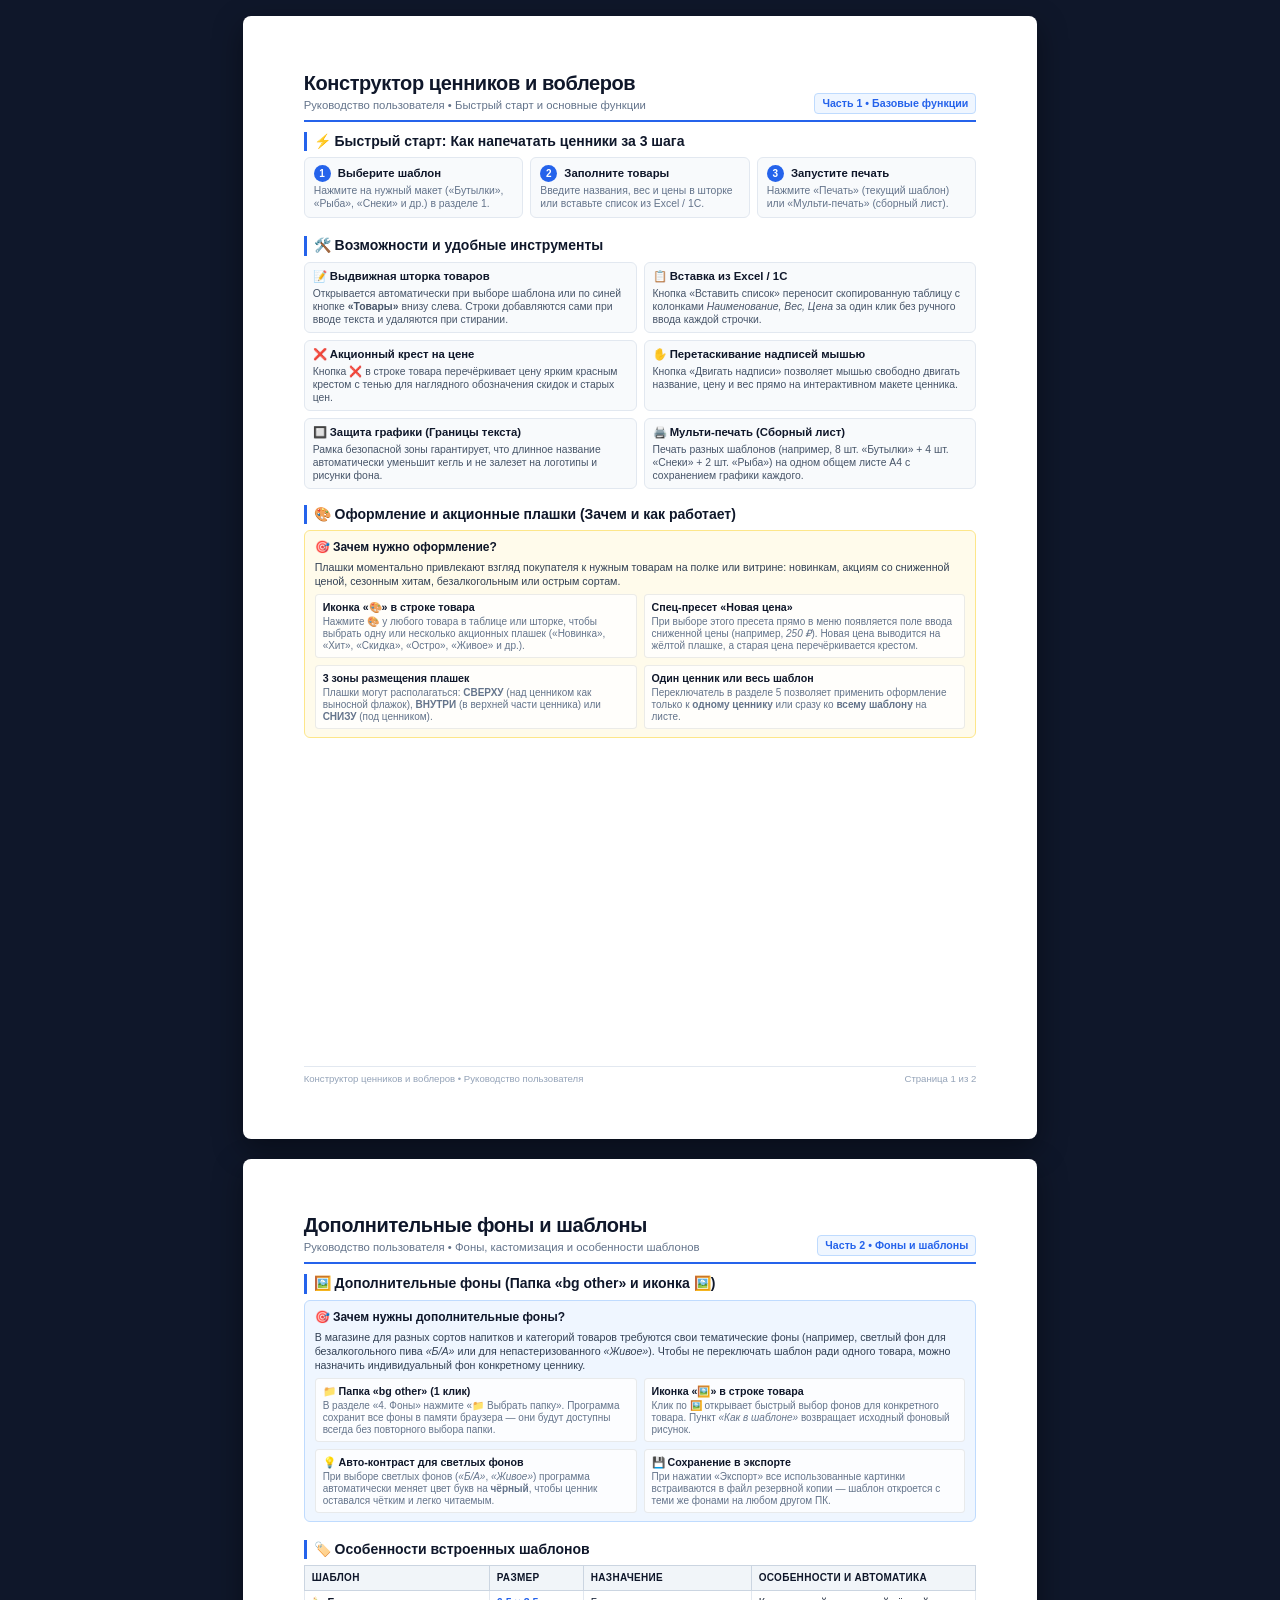
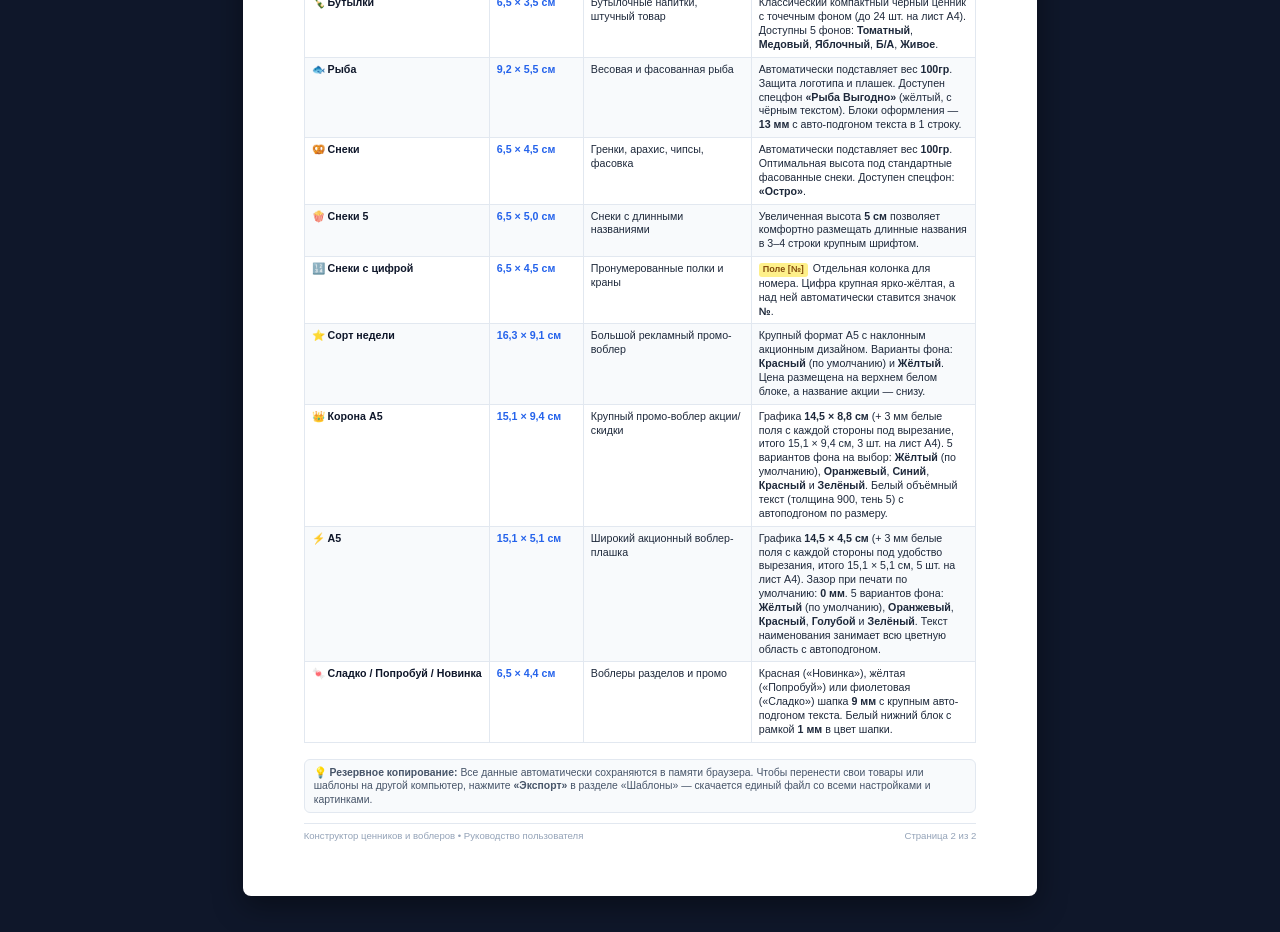
==== instruction.html @ 8a222fec "Add files via upload" ====
<!DOCTYPE html>
<html lang="ru">
<head>
  <meta charset="UTF-8">
  <title>Руководство пользователя — Конструктор ценников и воблеров</title>
  <style>
    @page {
      size: A4 portrait;
      margin: 12mm 12mm 12mm 12mm;
    }

    * {
      box-sizing: border-box;
      margin: 0;
      padding: 0;
    }

    body {
      font-family: -apple-system, BlinkMacSystemFont, 'Segoe UI', Roboto, Helvetica, Arial, sans-serif;
      color: #1e293b;
      background: #ffffff;
      line-height: 1.4;
      font-size: 8.8pt;
    }

    .page {
      page-break-after: always;
      display: flex;
      flex-direction: column;
      height: 100%;
    }

    .page:last-child {
      page-break-after: avoid;
    }

    @media screen {
      body {
        background: #0f172a;
        padding: 16px 12px;
      }

      .page {
        background: #ffffff;
        max-width: 210mm;
        margin: 0 auto 20px auto;
        padding: 14mm 16mm;
        box-shadow: 0 10px 30px rgba(0, 0, 0, 0.4);
        border-radius: 8px;
        min-height: 297mm;
        box-sizing: border-box;
      }
    }

    .header {
      border-bottom: 2px solid #2563eb;
      padding-bottom: 6px;
      margin-bottom: 10px;
      display: flex;
      justify-content: space-between;
      align-items: flex-end;
    }

    .header h1 {
      font-size: 15pt;
      font-weight: 800;
      color: #0f172a;
      letter-spacing: -0.4px;
    }

    .header .doc-badge {
      font-size: 8pt;
      font-weight: 700;
      color: #2563eb;
      background: #eff6ff;
      padding: 2px 7px;
      border-radius: 4px;
      border: 1px solid #bfdbfe;
    }

    .section {
      margin-bottom: 10px;
    }

    .section-title {
      font-size: 10.5pt;
      font-weight: 700;
      color: #0f172a;
      border-left: 3.5px solid #2563eb;
      padding-left: 7px;
      margin-bottom: 6px;
      display: flex;
      align-items: center;
      gap: 5px;
    }

    .steps-grid {
      display: grid;
      grid-template-columns: repeat(3, 1fr);
      gap: 7px;
      margin-bottom: 8px;
    }

    .step-card {
      background: #f8fafc;
      border: 1px solid #e2e8f0;
      border-radius: 6px;
      padding: 7px 9px;
    }

    .step-num {
      display: inline-block;
      width: 17px;
      height: 17px;
      background: #2563eb;
      color: #fff;
      border-radius: 50%;
      text-align: center;
      line-height: 17px;
      font-size: 7.5pt;
      font-weight: 700;
      margin-right: 4px;
    }

    .step-title {
      font-weight: 700;
      color: #0f172a;
      font-size: 8.5pt;
      margin-bottom: 2px;
    }

    .step-desc {
      font-size: 7.8pt;
      color: #64748b;
      line-height: 1.25;
    }

    .features-list {
      display: grid;
      grid-template-columns: 1fr 1fr;
      gap: 7px;
      margin-bottom: 6px;
    }

    .feature-item {
      background: #f8fafc;
      border: 1px solid #e2e8f0;
      border-radius: 6px;
      padding: 6px 8px;
    }

    .feature-item strong {
      color: #0f172a;
      font-size: 8.5pt;
      display: block;
      margin-bottom: 2px;
    }

    .feature-item p {
      font-size: 7.8pt;
      color: #475569;
      line-height: 1.25;
    }

    /* Фоновые и Декор карточки */
    .highlight-box {
      background: #faf5ff;
      border: 1px solid #e9d5ff;
      border-radius: 6px;
      padding: 8px 10px;
      margin-bottom: 8px;
    }

    .highlight-box.blue {
      background: #eff6ff;
      border-color: #bfdbfe;
    }

    .highlight-box.amber {
      background: #fffbeb;
      border-color: #fde68a;
    }

    .hl-title {
      font-weight: 700;
      font-size: 9pt;
      color: #0f172a;
      margin-bottom: 4px;
      display: flex;
      align-items: center;
      gap: 5px;
    }

    .hl-content {
      font-size: 8pt;
      color: #334155;
      line-height: 1.35;
    }

    .hl-grid {
      display: grid;
      grid-template-columns: 1fr 1fr;
      gap: 7px;
      margin-top: 5px;
    }

    .hl-subcard {
      background: rgba(255, 255, 255, 0.8);
      border: 1px solid rgba(0, 0, 0, 0.08);
      border-radius: 4px;
      padding: 5px 7px;
    }

    .hl-subcard strong {
      font-size: 8pt;
      color: #0f172a;
      display: block;
      margin-bottom: 1px;
    }

    .hl-subcard p {
      font-size: 7.5pt;
      color: #64748b;
      line-height: 1.2;
    }

    table.template-table {
      width: 100%;
      border-collapse: collapse;
      margin-top: 4px;
      font-size: 8pt;
    }

    table.template-table th {
      background: #f1f5f9;
      color: #0f172a;
      font-weight: 700;
      text-align: left;
      padding: 5px 7px;
      border: 1px solid #cbd5e1;
      font-size: 7.5pt;
      text-transform: uppercase;
      letter-spacing: 0.3px;
    }

    table.template-table td {
      padding: 5px 7px;
      border: 1px solid #e2e8f0;
      vertical-align: top;
      line-height: 1.3;
    }

    table.template-table tr:nth-child(even) {
      background: #f8fafc;
    }

    .tpl-name {
      font-weight: 700;
      color: #0f172a;
      white-space: nowrap;
    }

    .tpl-size {
      font-weight: 700;
      color: #2563eb;
      white-space: nowrap;
    }

    .tag-badge {
      display: inline-block;
      font-size: 6.8pt;
      font-weight: 700;
      background: #e2e8f0;
      color: #334155;
      padding: 1px 4px;
      border-radius: 3px;
      margin-right: 2px;
    }

    .tag-accent {
      background: #fef08a;
      color: #854d0e;
    }

    .footer {
      border-top: 1px solid #e2e8f0;
      padding-top: 5px;
      margin-top: auto;
      display: flex;
      justify-content: space-between;
      font-size: 7.2pt;
      color: #94a3b8;
    }
  </style>
</head>
<body>

  <!-- ================= СТРАНИЦА 1 ================= -->
  <div class="page">
    <!-- Шапка -->
    <div class="header">
      <div>
        <h1>Конструктор ценников и воблеров</h1>
        <p style="font-size: 8.5pt; color: #64748b; margin-top: 1px;">Руководство пользователя • Быстрый старт и основные функции</p>
      </div>
      <div class="doc-badge">Часть 1 • Базовые функции</div>
    </div>

    <!-- Быстрый старт -->
    <div class="section">
      <div class="section-title">⚡ Быстрый старт: Как напечатать ценники за 3 шага</div>
      <div class="steps-grid">
        <div class="step-card">
          <div class="step-title"><span class="step-num">1</span> Выберите шаблон</div>
          <div class="step-desc">Нажмите на нужный макет («Бутылки», «Рыба», «Снеки» и др.) в разделе 1.</div>
        </div>
        <div class="step-card">
          <div class="step-title"><span class="step-num">2</span> Заполните товары</div>
          <div class="step-desc">Введите названия, вес и цены в шторке или вставьте список из Excel / 1С.</div>
        </div>
        <div class="step-card">
          <div class="step-title"><span class="step-num">3</span> Запустите печать</div>
          <div class="step-desc">Нажмите «Печать» (текущий шаблон) или «Мульти-печать» (сборный лист).</div>
        </div>
      </div>
    </div>

    <!-- Основные инструменты -->
    <div class="section">
      <div class="section-title">🛠️ Возможности и удобные инструменты</div>
      <div class="features-list">
        <div class="feature-item">
          <strong>📝 Выдвижная шторка товаров</strong>
          <p>Открывается автоматически при выборе шаблона или по синей кнопке <b>«Товары»</b> внизу слева. Строки добавляются сами при вводе текста и удаляются при стирании.</p>
        </div>
        <div class="feature-item">
          <strong>📋 Вставка из Excel / 1С</strong>
          <p>Кнопка «Вставить список» переносит скопированную таблицу с колонками <i>Наименование, Вес, Цена</i> за один клик без ручного ввода каждой строчки.</p>
        </div>
        <div class="feature-item">
          <strong>❌ Акционный крест на цене</strong>
          <p>Кнопка <b>❌</b> в строке товара перечёркивает цену ярким красным крестом с тенью для наглядного обозначения скидок и старых цен.</p>
        </div>
        <div class="feature-item">
          <strong>✋ Перетаскивание надписей мышью</strong>
          <p>Кнопка «Двигать надписи» позволяет мышью свободно двигать название, цену и вес прямо на интерактивном макете ценника.</p>
        </div>
        <div class="feature-item">
          <strong>🔲 Защита графики (Границы текста)</strong>
          <p>Рамка безопасной зоны гарантирует, что длинное название автоматически уменьшит кегль и не залезет на логотипы и рисунки фона.</p>
        </div>
        <div class="feature-item">
          <strong>🖨️ Мульти-печать (Сборный лист)</strong>
          <p>Печать разных шаблонов (например, 8 шт. «Бутылки» + 4 шт. «Снеки» + 2 шт. «Рыба») на одном общем листе А4 с сохранением графики каждого.</p>
        </div>
      </div>
    </div>

    <!-- Блок: Оформление и акционные плашки -->
    <div class="section">
      <div class="section-title">🎨 Оформление и акционные плашки (Зачем и как работает)</div>
      <div class="highlight-box amber">
        <div class="hl-title">🎯 Зачем нужно оформление?</div>
        <div class="hl-content">
          Плашки моментально привлекают взгляд покупателя к нужным товарам на полке или витрине: новинкам, акциям со сниженной ценой, сезонным хитам, безалкогольным или острым сортам.
        </div>
        <div class="hl-grid">
          <div class="hl-subcard">
            <strong>Иконка «🎨» в строке товара</strong>
            <p>Нажмите <b>🎨</b> у любого товара в таблице или шторке, чтобы выбрать одну или несколько акционных плашек («Новинка», «Хит», «Скидка», «Остро», «Живое» и др.).</p>
          </div>
          <div class="hl-subcard">
            <strong>Спец-пресет «Новая цена»</strong>
            <p>При выборе этого пресета прямо в меню появляется поле ввода сниженной цены (например, <i>250 ₽</i>). Новая цена выводится на жёлтой плашке, а старая цена перечёркивается крестом.</p>
          </div>
          <div class="hl-subcard">
            <strong>3 зоны размещения плашек</strong>
            <p>Плашки могут располагаться: <b>СВЕРХУ</b> (над ценником как выносной флажок), <b>ВНУТРИ</b> (в верхней части ценника) или <b>СНИЗУ</b> (под ценником).</p>
          </div>
          <div class="hl-subcard">
            <strong>Один ценник или весь шаблон</strong>
            <p>Переключатель в разделе 5 позволяет применить оформление только к <b>одному ценнику</b> или сразу ко <b>всему шаблону</b> на листе.</p>
          </div>
        </div>
      </div>
    </div>

    <div class="footer">
      <span>Конструктор ценников и воблеров • Руководство пользователя</span>
      <span>Страница 1 из 2</span>
    </div>
  </div>

  <!-- ================= СТРАНИЦА 2 ================= -->
  <div class="page">
    <!-- Шапка -->
    <div class="header">
      <div>
        <h1>Дополнительные фоны и шаблоны</h1>
        <p style="font-size: 8.5pt; color: #64748b; margin-top: 1px;">Руководство пользователя • Фоны, кастомизация и особенности шаблонов</p>
      </div>
      <div class="doc-badge">Часть 2 • Фоны и шаблоны</div>
    </div>

    <!-- Блок: Дополнительные фоны -->
    <div class="section">
      <div class="section-title">🖼️ Дополнительные фоны (Папка «bg other» и иконка 🖼️)</div>
      <div class="highlight-box blue">
        <div class="hl-title">🎯 Зачем нужны дополнительные фоны?</div>
        <div class="hl-content">
          В магазине для разных сортов напитков и категорий товаров требуются свои тематические фоны (например, светлый фон для безалкогольного пива <i>«Б/А»</i> или для непастеризованного <i>«Живое»</i>). Чтобы не переключать шаблон ради одного товара, можно назначить индивидуальный фон конкретному ценнику.
        </div>
        <div class="hl-grid">
          <div class="hl-subcard">
            <strong>📁 Папка «bg other» (1 клик)</strong>
            <p>В разделе «4. Фоны» нажмите «📁 Выбрать папку». Программа сохранит все фоны в памяти браузера — они будут доступны всегда без повторного выбора папки.</p>
          </div>
          <div class="hl-subcard">
            <strong>Иконка «🖼️» в строке товара</strong>
            <p>Клик по <b>🖼️</b> открывает быстрый выбор фонов для конкретного товара. Пункт <i>«Как в шаблоне»</i> возвращает исходный фоновый рисунок.</p>
          </div>
          <div class="hl-subcard">
            <strong>💡 Авто-контраст для светлых фонов</strong>
            <p>При выборе светлых фонов (<i>«Б/А»</i>, <i>«Живое»</i>) программа автоматически меняет цвет букв на <b>чёрный</b>, чтобы ценник оставался чётким и легко читаемым.</p>
          </div>
          <div class="hl-subcard">
            <strong>💾 Сохранение в экспорте</strong>
            <p>При нажатии «Экспорт» все использованные картинки встраиваются в файл резервной копии — шаблон откроется с теми же фонами на любом другом ПК.</p>
          </div>
        </div>
      </div>
    </div>

    <!-- Шаблоны и их особенности -->
    <div class="section">
      <div class="section-title">🏷️ Особенности встроенных шаблонов</div>
      <table class="template-table">
        <thead>
          <tr>
            <th style="width: 21%;">Шаблон</th>
            <th style="width: 14%;">Размер</th>
            <th style="width: 25%;">Назначение</th>
            <th>Особенности и автоматика</th>
          </tr>
        </thead>
        <tbody>
          <tr>
            <td class="tpl-name">🍾 Бутылки</td>
            <td class="tpl-size">6,5 × 3,5 см</td>
            <td>Бутылочные напитки, штучный товар</td>
            <td>Классический компактный чёрный ценник с точечным фоном (до 24 шт. на лист А4). Доступны 5 фонов: <b>Томатный</b>, <b>Медовый</b>, <b>Яблочный</b>, <b>Б/А</b>, <b>Живое</b>.</td>
          </tr>
          <tr>
            <td class="tpl-name">🐟 Рыба</td>
            <td class="tpl-size">9,2 × 5,5 см</td>
            <td>Весовая и фасованная рыба</td>
            <td>Автоматически подставляет вес <b>100гр</b>. Защита логотипа и плашек. Доступен спецфон <b>«Рыба Выгодно»</b> (жёлтый, с чёрным текстом). Блоки оформления — <b>13 мм</b> с авто-подгоном текста в 1 строку.</td>
          </tr>
          <tr>
            <td class="tpl-name">🥨 Снеки</td>
            <td class="tpl-size">6,5 × 4,5 см</td>
            <td>Гренки, арахис, чипсы, фасовка</td>
            <td>Автоматически подставляет вес <b>100гр</b>. Оптимальная высота под стандартные фасованные снеки. Доступен спецфон: <b>«Остро»</b>.</td>
          </tr>
          <tr>
            <td class="tpl-name">🍿 Снеки 5</td>
            <td class="tpl-size">6,5 × 5,0 см</td>
            <td>Снеки с длинными названиями</td>
            <td>Увеличенная высота <b>5 см</b> позволяет комфортно размещать длинные названия в 3–4 строки крупным шрифтом.</td>
          </tr>
          <tr>
            <td class="tpl-name">🔢 Снеки с цифрой</td>
            <td class="tpl-size">6,5 × 4,5 см</td>
            <td>Пронумерованные полки и краны</td>
            <td><span class="tag-badge tag-accent">Поле [№]</span> Отдельная колонка для номера. Цифра крупная ярко-жёлтая, а над ней автоматически ставится значок <b>№</b>.</td>
          </tr>
          <tr>
            <td class="tpl-name">⭐ Сорт недели</td>
            <td class="tpl-size">16,3 × 9,1 см</td>
            <td>Большой рекламный промо-воблер</td>
            <td>Крупный формат А5 с наклонным акционным дизайном. Варианты фона: <b>Красный</b> (по умолчанию) и <b>Жёлтый</b>. Цена размещена на верхнем белом блоке, а название акции — снизу.</td>
          </tr>
          <tr>
            <td class="tpl-name">👑 Корона А5</td>
            <td class="tpl-size">15,1 × 9,4 см</td>
            <td>Крупный промо-воблер акции/скидки</td>
            <td>Графика <b>14,5 × 8,8 см</b> (+ 3 мм белые поля с каждой стороны под вырезание, итого 15,1 × 9,4 см, 3 шт. на лист А4). 5 вариантов фона на выбор: <b>Жёлтый</b> (по умолчанию), <b>Оранжевый</b>, <b>Синий</b>, <b>Красный</b> и <b>Зелёный</b>. Белый объёмный текст (толщина 900, тень 5) с автоподгоном по размеру.</td>
          </tr>
          <tr>
            <td class="tpl-name">⚡ А5</td>
            <td class="tpl-size">15,1 × 5,1 см</td>
            <td>Широкий акционный воблер-плашка</td>
            <td>Графика <b>14,5 × 4,5 см</b> (+ 3 мм белые поля с каждой стороны под удобство вырезания, итого 15,1 × 5,1 см, 5 шт. на лист А4). Зазор при печати по умолчанию: <b>0 мм</b>. 5 вариантов фона: <b>Жёлтый</b> (по умолчанию), <b>Оранжевый</b>, <b>Красный</b>, <b>Голубой</b> и <b>Зелёный</b>. Текст наименования занимает всю цветную область с автоподгоном.</td>
          </tr>
          <tr>
            <td class="tpl-name">🍬 Сладко / Попробуй / Новинка</td>
            <td class="tpl-size">6,5 × 4,4 см</td>
            <td>Воблеры разделов и промо</td>
            <td>Красная («Новинка»), жёлтая («Попробуй») или фиолетовая («Сладко») шапка <b>9 мм</b> с крупным авто-подгоном текста. Белый нижний блок с рамкой <b>1 мм</b> в цвет шапки.</td>
          </tr>
        </tbody>
      </table>
    </div>

    <!-- Рекомендации -->
    <div class="section" style="margin-top: 6px;">
      <div style="background: #f8fafc; border: 1px solid #e2e8f0; border-radius: 6px; padding: 6px 9px; font-size: 7.8pt; color: #475569; line-height: 1.3;">
        💡 <b>Резервное копирование:</b> Все данные автоматически сохраняются в памяти браузера. Чтобы перенести свои товары или шаблоны на другой компьютер, нажмите <b>«Экспорт»</b> в разделе «Шаблоны» — скачается единый файл со всеми настройками и картинками.
      </div>
    </div>

    <div class="footer">
      <span>Конструктор ценников и воблеров • Руководство пользователя</span>
      <span>Страница 2 из 2</span>
    </div>
  </div>

</body>
</html>
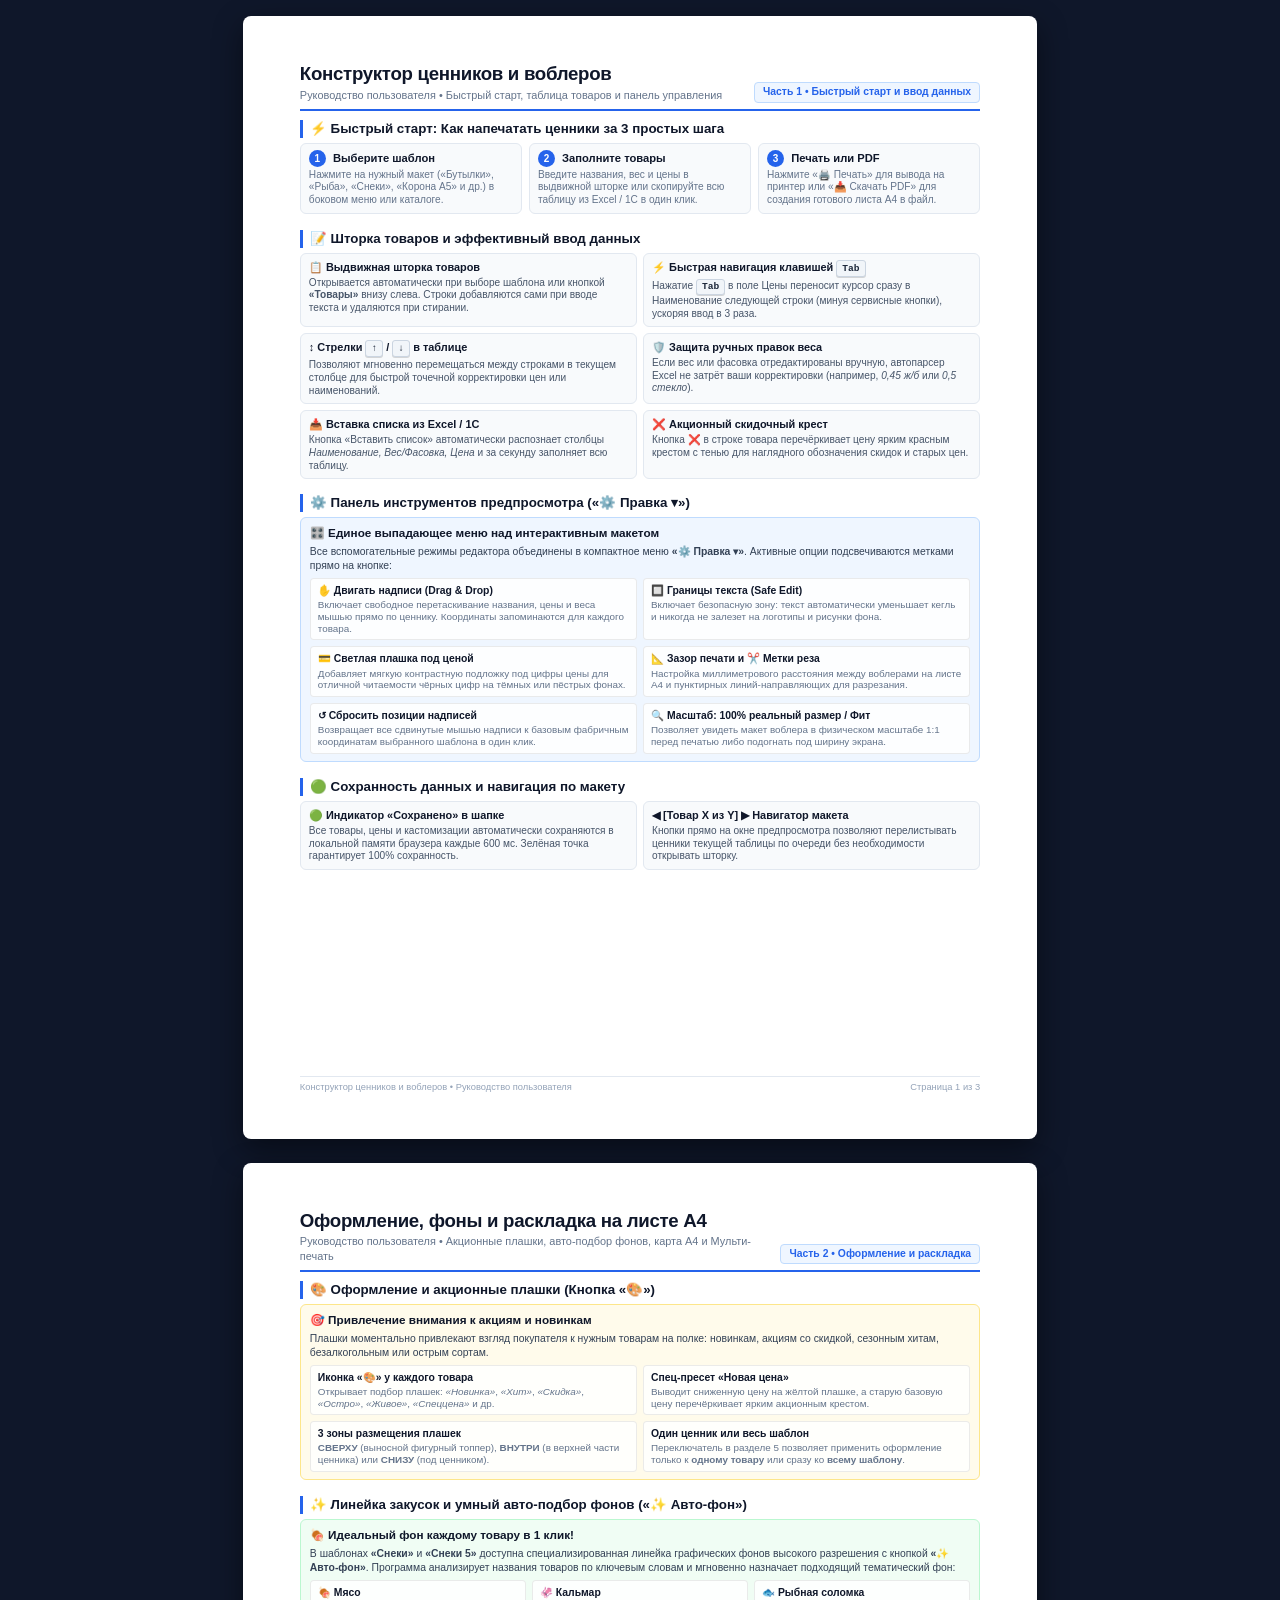
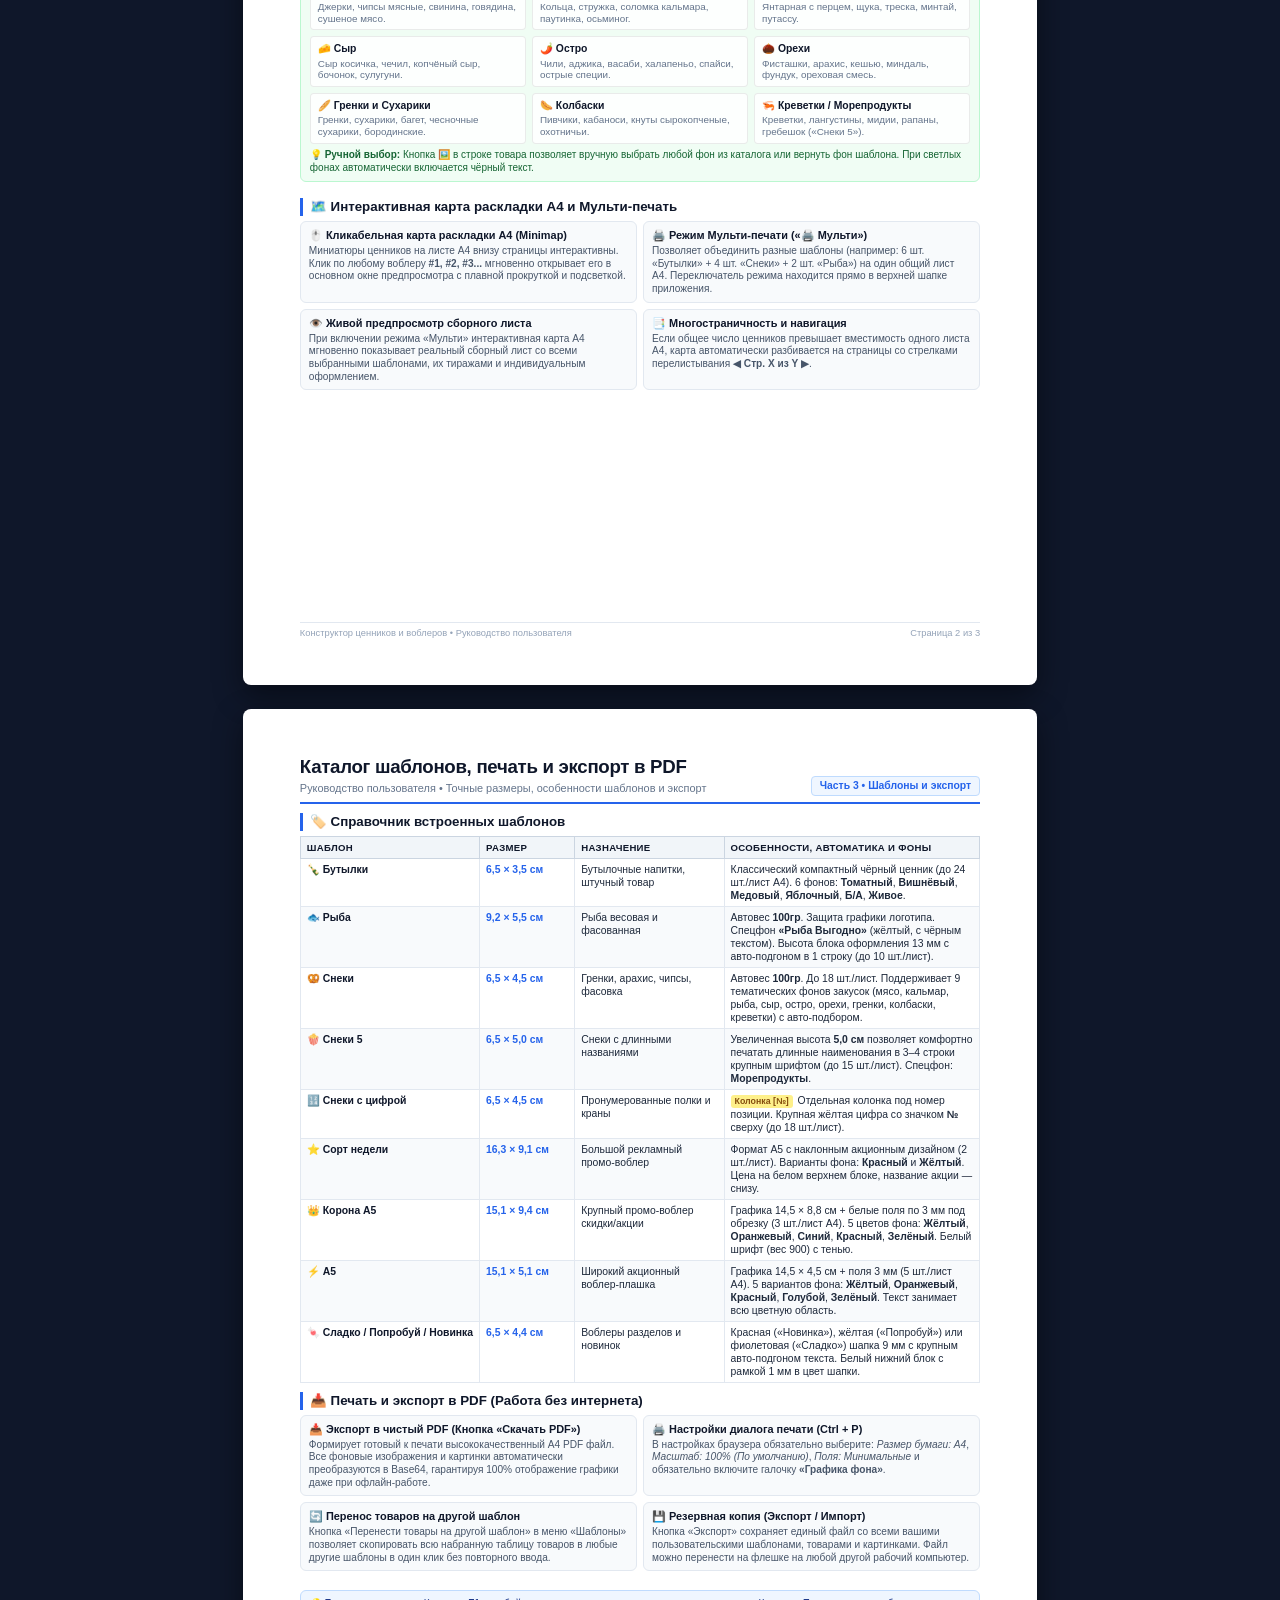
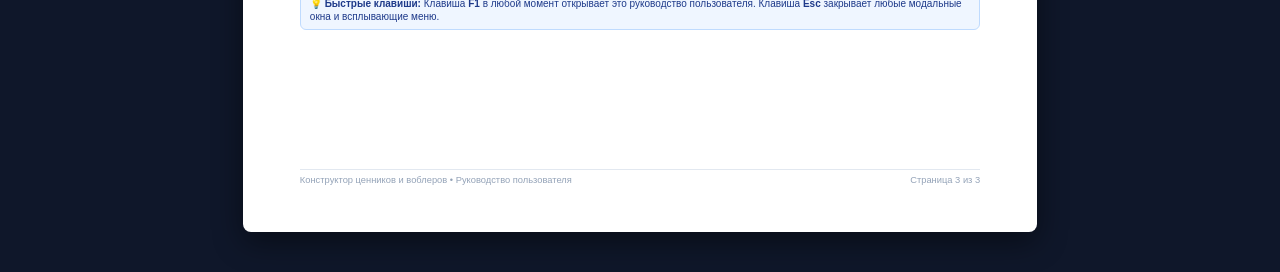
==== commit f29fa464: "Add files via upload" ====
--- a/instruction.html
+++ b/instruction.html
@@ -1,519 +1,694 @@
-<!DOCTYPE html>
-<html lang="ru">
-<head>
-  <meta charset="UTF-8">
-  <title>Руководство пользователя — Конструктор ценников и воблеров</title>
-  <style>
-    @page {
-      size: A4 portrait;
-      margin: 12mm 12mm 12mm 12mm;
-    }
-
-    * {
-      box-sizing: border-box;
-      margin: 0;
-      padding: 0;
-    }
-
-    body {
-      font-family: -apple-system, BlinkMacSystemFont, 'Segoe UI', Roboto, Helvetica, Arial, sans-serif;
-      color: #1e293b;
-      background: #ffffff;
-      line-height: 1.4;
-      font-size: 8.8pt;
-    }
-
-    .page {
-      page-break-after: always;
-      display: flex;
-      flex-direction: column;
-      height: 100%;
-    }
-
-    .page:last-child {
-      page-break-after: avoid;
-    }
-
-    @media screen {
-      body {
-        background: #0f172a;
-        padding: 16px 12px;
-      }
-
-      .page {
-        background: #ffffff;
-        max-width: 210mm;
-        margin: 0 auto 20px auto;
-        padding: 14mm 16mm;
-        box-shadow: 0 10px 30px rgba(0, 0, 0, 0.4);
-        border-radius: 8px;
-        min-height: 297mm;
-        box-sizing: border-box;
-      }
-    }
-
-    .header {
-      border-bottom: 2px solid #2563eb;
-      padding-bottom: 6px;
-      margin-bottom: 10px;
-      display: flex;
-      justify-content: space-between;
-      align-items: flex-end;
-    }
-
-    .header h1 {
-      font-size: 15pt;
-      font-weight: 800;
-      color: #0f172a;
-      letter-spacing: -0.4px;
-    }
-
-    .header .doc-badge {
-      font-size: 8pt;
-      font-weight: 700;
-      color: #2563eb;
-      background: #eff6ff;
-      padding: 2px 7px;
-      border-radius: 4px;
-      border: 1px solid #bfdbfe;
-    }
-
-    .section {
-      margin-bottom: 10px;
-    }
-
-    .section-title {
-      font-size: 10.5pt;
-      font-weight: 700;
-      color: #0f172a;
-      border-left: 3.5px solid #2563eb;
-      padding-left: 7px;
-      margin-bottom: 6px;
-      display: flex;
-      align-items: center;
-      gap: 5px;
-    }
-
-    .steps-grid {
-      display: grid;
-      grid-template-columns: repeat(3, 1fr);
-      gap: 7px;
-      margin-bottom: 8px;
-    }
-
-    .step-card {
-      background: #f8fafc;
-      border: 1px solid #e2e8f0;
-      border-radius: 6px;
-      padding: 7px 9px;
-    }
-
-    .step-num {
-      display: inline-block;
-      width: 17px;
-      height: 17px;
-      background: #2563eb;
-      color: #fff;
-      border-radius: 50%;
-      text-align: center;
-      line-height: 17px;
-      font-size: 7.5pt;
-      font-weight: 700;
-      margin-right: 4px;
-    }
-
-    .step-title {
-      font-weight: 700;
-      color: #0f172a;
-      font-size: 8.5pt;
-      margin-bottom: 2px;
-    }
-
-    .step-desc {
-      font-size: 7.8pt;
-      color: #64748b;
-      line-height: 1.25;
-    }
-
-    .features-list {
-      display: grid;
-      grid-template-columns: 1fr 1fr;
-      gap: 7px;
-      margin-bottom: 6px;
-    }
-
-    .feature-item {
-      background: #f8fafc;
-      border: 1px solid #e2e8f0;
-      border-radius: 6px;
-      padding: 6px 8px;
-    }
-
-    .feature-item strong {
-      color: #0f172a;
-      font-size: 8.5pt;
-      display: block;
-      margin-bottom: 2px;
-    }
-
-    .feature-item p {
-      font-size: 7.8pt;
-      color: #475569;
-      line-height: 1.25;
-    }
-
-    /* Фоновые и Декор карточки */
-    .highlight-box {
-      background: #faf5ff;
-      border: 1px solid #e9d5ff;
-      border-radius: 6px;
-      padding: 8px 10px;
-      margin-bottom: 8px;
-    }
-
-    .highlight-box.blue {
-      background: #eff6ff;
-      border-color: #bfdbfe;
-    }
-
-    .highlight-box.amber {
-      background: #fffbeb;
-      border-color: #fde68a;
-    }
-
-    .hl-title {
-      font-weight: 700;
-      font-size: 9pt;
-      color: #0f172a;
-      margin-bottom: 4px;
-      display: flex;
-      align-items: center;
-      gap: 5px;
-    }
-
-    .hl-content {
-      font-size: 8pt;
-      color: #334155;
-      line-height: 1.35;
-    }
-
-    .hl-grid {
-      display: grid;
-      grid-template-columns: 1fr 1fr;
-      gap: 7px;
-      margin-top: 5px;
-    }
-
-    .hl-subcard {
-      background: rgba(255, 255, 255, 0.8);
-      border: 1px solid rgba(0, 0, 0, 0.08);
-      border-radius: 4px;
-      padding: 5px 7px;
-    }
-
-    .hl-subcard strong {
-      font-size: 8pt;
-      color: #0f172a;
-      display: block;
-      margin-bottom: 1px;
-    }
-
-    .hl-subcard p {
-      font-size: 7.5pt;
-      color: #64748b;
-      line-height: 1.2;
-    }
-
-    table.template-table {
-      width: 100%;
-      border-collapse: collapse;
-      margin-top: 4px;
-      font-size: 8pt;
-    }
-
-    table.template-table th {
-      background: #f1f5f9;
-      color: #0f172a;
-      font-weight: 700;
-      text-align: left;
-      padding: 5px 7px;
-      border: 1px solid #cbd5e1;
-      font-size: 7.5pt;
-      text-transform: uppercase;
-      letter-spacing: 0.3px;
-    }
-
-    table.template-table td {
-      padding: 5px 7px;
-      border: 1px solid #e2e8f0;
-      vertical-align: top;
-      line-height: 1.3;
-    }
-
-    table.template-table tr:nth-child(even) {
-      background: #f8fafc;
-    }
-
-    .tpl-name {
-      font-weight: 700;
-      color: #0f172a;
-      white-space: nowrap;
-    }
-
-    .tpl-size {
-      font-weight: 700;
-      color: #2563eb;
-      white-space: nowrap;
-    }
-
-    .tag-badge {
-      display: inline-block;
-      font-size: 6.8pt;
-      font-weight: 700;
-      background: #e2e8f0;
-      color: #334155;
-      padding: 1px 4px;
-      border-radius: 3px;
-      margin-right: 2px;
-    }
-
-    .tag-accent {
-      background: #fef08a;
-      color: #854d0e;
-    }
-
-    .footer {
-      border-top: 1px solid #e2e8f0;
-      padding-top: 5px;
-      margin-top: auto;
-      display: flex;
-      justify-content: space-between;
-      font-size: 7.2pt;
-      color: #94a3b8;
-    }
-  </style>
-</head>
-<body>
-
-  <!-- ================= СТРАНИЦА 1 ================= -->
-  <div class="page">
-    <!-- Шапка -->
-    <div class="header">
-      <div>
-        <h1>Конструктор ценников и воблеров</h1>
-        <p style="font-size: 8.5pt; color: #64748b; margin-top: 1px;">Руководство пользователя • Быстрый старт и основные функции</p>
-      </div>
-      <div class="doc-badge">Часть 1 • Базовые функции</div>
-    </div>
-
-    <!-- Быстрый старт -->
-    <div class="section">
-      <div class="section-title">⚡ Быстрый старт: Как напечатать ценники за 3 шага</div>
-      <div class="steps-grid">
-        <div class="step-card">
-          <div class="step-title"><span class="step-num">1</span> Выберите шаблон</div>
-          <div class="step-desc">Нажмите на нужный макет («Бутылки», «Рыба», «Снеки» и др.) в разделе 1.</div>
-        </div>
-        <div class="step-card">
-          <div class="step-title"><span class="step-num">2</span> Заполните товары</div>
-          <div class="step-desc">Введите названия, вес и цены в шторке или вставьте список из Excel / 1С.</div>
-        </div>
-        <div class="step-card">
-          <div class="step-title"><span class="step-num">3</span> Запустите печать</div>
-          <div class="step-desc">Нажмите «Печать» (текущий шаблон) или «Мульти-печать» (сборный лист).</div>
-        </div>
-      </div>
-    </div>
-
-    <!-- Основные инструменты -->
-    <div class="section">
-      <div class="section-title">🛠️ Возможности и удобные инструменты</div>
-      <div class="features-list">
-        <div class="feature-item">
-          <strong>📝 Выдвижная шторка товаров</strong>
-          <p>Открывается автоматически при выборе шаблона или по синей кнопке <b>«Товары»</b> внизу слева. Строки добавляются сами при вводе текста и удаляются при стирании.</p>
-        </div>
-        <div class="feature-item">
-          <strong>📋 Вставка из Excel / 1С</strong>
-          <p>Кнопка «Вставить список» переносит скопированную таблицу с колонками <i>Наименование, Вес, Цена</i> за один клик без ручного ввода каждой строчки.</p>
-        </div>
-        <div class="feature-item">
-          <strong>❌ Акционный крест на цене</strong>
-          <p>Кнопка <b>❌</b> в строке товара перечёркивает цену ярким красным крестом с тенью для наглядного обозначения скидок и старых цен.</p>
-        </div>
-        <div class="feature-item">
-          <strong>✋ Перетаскивание надписей мышью</strong>
-          <p>Кнопка «Двигать надписи» позволяет мышью свободно двигать название, цену и вес прямо на интерактивном макете ценника.</p>
-        </div>
-        <div class="feature-item">
-          <strong>🔲 Защита графики (Границы текста)</strong>
-          <p>Рамка безопасной зоны гарантирует, что длинное название автоматически уменьшит кегль и не залезет на логотипы и рисунки фона.</p>
-        </div>
-        <div class="feature-item">
-          <strong>🖨️ Мульти-печать (Сборный лист)</strong>
-          <p>Печать разных шаблонов (например, 8 шт. «Бутылки» + 4 шт. «Снеки» + 2 шт. «Рыба») на одном общем листе А4 с сохранением графики каждого.</p>
-        </div>
-      </div>
-    </div>
-
-    <!-- Блок: Оформление и акционные плашки -->
-    <div class="section">
-      <div class="section-title">🎨 Оформление и акционные плашки (Зачем и как работает)</div>
-      <div class="highlight-box amber">
-        <div class="hl-title">🎯 Зачем нужно оформление?</div>
-        <div class="hl-content">
-          Плашки моментально привлекают взгляд покупателя к нужным товарам на полке или витрине: новинкам, акциям со сниженной ценой, сезонным хитам, безалкогольным или острым сортам.
-        </div>
-        <div class="hl-grid">
-          <div class="hl-subcard">
-            <strong>Иконка «🎨» в строке товара</strong>
-            <p>Нажмите <b>🎨</b> у любого товара в таблице или шторке, чтобы выбрать одну или несколько акционных плашек («Новинка», «Хит», «Скидка», «Остро», «Живое» и др.).</p>
-          </div>
-          <div class="hl-subcard">
-            <strong>Спец-пресет «Новая цена»</strong>
-            <p>При выборе этого пресета прямо в меню появляется поле ввода сниженной цены (например, <i>250 ₽</i>). Новая цена выводится на жёлтой плашке, а старая цена перечёркивается крестом.</p>
-          </div>
-          <div class="hl-subcard">
-            <strong>3 зоны размещения плашек</strong>
-            <p>Плашки могут располагаться: <b>СВЕРХУ</b> (над ценником как выносной флажок), <b>ВНУТРИ</b> (в верхней части ценника) или <b>СНИЗУ</b> (под ценником).</p>
-          </div>
-          <div class="hl-subcard">
-            <strong>Один ценник или весь шаблон</strong>
-            <p>Переключатель в разделе 5 позволяет применить оформление только к <b>одному ценнику</b> или сразу ко <b>всему шаблону</b> на листе.</p>
-          </div>
-        </div>
-      </div>
-    </div>
-
-    <div class="footer">
-      <span>Конструктор ценников и воблеров • Руководство пользователя</span>
-      <span>Страница 1 из 2</span>
-    </div>
-  </div>
-
-  <!-- ================= СТРАНИЦА 2 ================= -->
-  <div class="page">
-    <!-- Шапка -->
-    <div class="header">
-      <div>
-        <h1>Дополнительные фоны и шаблоны</h1>
-        <p style="font-size: 8.5pt; color: #64748b; margin-top: 1px;">Руководство пользователя • Фоны, кастомизация и особенности шаблонов</p>
-      </div>
-      <div class="doc-badge">Часть 2 • Фоны и шаблоны</div>
-    </div>
-
-    <!-- Блок: Дополнительные фоны -->
-    <div class="section">
-      <div class="section-title">🖼️ Дополнительные фоны (Папка «bg other» и иконка 🖼️)</div>
-      <div class="highlight-box blue">
-        <div class="hl-title">🎯 Зачем нужны дополнительные фоны?</div>
-        <div class="hl-content">
-          В магазине для разных сортов напитков и категорий товаров требуются свои тематические фоны (например, светлый фон для безалкогольного пива <i>«Б/А»</i> или для непастеризованного <i>«Живое»</i>). Чтобы не переключать шаблон ради одного товара, можно назначить индивидуальный фон конкретному ценнику.
-        </div>
-        <div class="hl-grid">
-          <div class="hl-subcard">
-            <strong>📁 Папка «bg other» (1 клик)</strong>
-            <p>В разделе «4. Фоны» нажмите «📁 Выбрать папку». Программа сохранит все фоны в памяти браузера — они будут доступны всегда без повторного выбора папки.</p>
-          </div>
-          <div class="hl-subcard">
-            <strong>Иконка «🖼️» в строке товара</strong>
-            <p>Клик по <b>🖼️</b> открывает быстрый выбор фонов для конкретного товара. Пункт <i>«Как в шаблоне»</i> возвращает исходный фоновый рисунок.</p>
-          </div>
-          <div class="hl-subcard">
-            <strong>💡 Авто-контраст для светлых фонов</strong>
-            <p>При выборе светлых фонов (<i>«Б/А»</i>, <i>«Живое»</i>) программа автоматически меняет цвет букв на <b>чёрный</b>, чтобы ценник оставался чётким и легко читаемым.</p>
-          </div>
-          <div class="hl-subcard">
-            <strong>💾 Сохранение в экспорте</strong>
-            <p>При нажатии «Экспорт» все использованные картинки встраиваются в файл резервной копии — шаблон откроется с теми же фонами на любом другом ПК.</p>
-          </div>
-        </div>
-      </div>
-    </div>
-
-    <!-- Шаблоны и их особенности -->
-    <div class="section">
-      <div class="section-title">🏷️ Особенности встроенных шаблонов</div>
-      <table class="template-table">
-        <thead>
-          <tr>
-            <th style="width: 21%;">Шаблон</th>
-            <th style="width: 14%;">Размер</th>
-            <th style="width: 25%;">Назначение</th>
-            <th>Особенности и автоматика</th>
-          </tr>
-        </thead>
-        <tbody>
-          <tr>
-            <td class="tpl-name">🍾 Бутылки</td>
-            <td class="tpl-size">6,5 × 3,5 см</td>
-            <td>Бутылочные напитки, штучный товар</td>
-            <td>Классический компактный чёрный ценник с точечным фоном (до 24 шт. на лист А4). Доступны 5 фонов: <b>Томатный</b>, <b>Медовый</b>, <b>Яблочный</b>, <b>Б/А</b>, <b>Живое</b>.</td>
-          </tr>
-          <tr>
-            <td class="tpl-name">🐟 Рыба</td>
-            <td class="tpl-size">9,2 × 5,5 см</td>
-            <td>Весовая и фасованная рыба</td>
-            <td>Автоматически подставляет вес <b>100гр</b>. Защита логотипа и плашек. Доступен спецфон <b>«Рыба Выгодно»</b> (жёлтый, с чёрным текстом). Блоки оформления — <b>13 мм</b> с авто-подгоном текста в 1 строку.</td>
-          </tr>
-          <tr>
-            <td class="tpl-name">🥨 Снеки</td>
-            <td class="tpl-size">6,5 × 4,5 см</td>
-            <td>Гренки, арахис, чипсы, фасовка</td>
-            <td>Автоматически подставляет вес <b>100гр</b>. Оптимальная высота под стандартные фасованные снеки. Доступен спецфон: <b>«Остро»</b>.</td>
-          </tr>
-          <tr>
-            <td class="tpl-name">🍿 Снеки 5</td>
-            <td class="tpl-size">6,5 × 5,0 см</td>
-            <td>Снеки с длинными названиями</td>
-            <td>Увеличенная высота <b>5 см</b> позволяет комфортно размещать длинные названия в 3–4 строки крупным шрифтом.</td>
-          </tr>
-          <tr>
-            <td class="tpl-name">🔢 Снеки с цифрой</td>
-            <td class="tpl-size">6,5 × 4,5 см</td>
-            <td>Пронумерованные полки и краны</td>
-            <td><span class="tag-badge tag-accent">Поле [№]</span> Отдельная колонка для номера. Цифра крупная ярко-жёлтая, а над ней автоматически ставится значок <b>№</b>.</td>
-          </tr>
-          <tr>
-            <td class="tpl-name">⭐ Сорт недели</td>
-            <td class="tpl-size">16,3 × 9,1 см</td>
-            <td>Большой рекламный промо-воблер</td>
-            <td>Крупный формат А5 с наклонным акционным дизайном. Варианты фона: <b>Красный</b> (по умолчанию) и <b>Жёлтый</b>. Цена размещена на верхнем белом блоке, а название акции — снизу.</td>
-          </tr>
-          <tr>
-            <td class="tpl-name">👑 Корона А5</td>
-            <td class="tpl-size">15,1 × 9,4 см</td>
-            <td>Крупный промо-воблер акции/скидки</td>
-            <td>Графика <b>14,5 × 8,8 см</b> (+ 3 мм белые поля с каждой стороны под вырезание, итого 15,1 × 9,4 см, 3 шт. на лист А4). 5 вариантов фона на выбор: <b>Жёлтый</b> (по умолчанию), <b>Оранжевый</b>, <b>Синий</b>, <b>Красный</b> и <b>Зелёный</b>. Белый объёмный текст (толщина 900, тень 5) с автоподгоном по размеру.</td>
-          </tr>
-          <tr>
-            <td class="tpl-name">⚡ А5</td>
-            <td class="tpl-size">15,1 × 5,1 см</td>
-            <td>Широкий акционный воблер-плашка</td>
-            <td>Графика <b>14,5 × 4,5 см</b> (+ 3 мм белые поля с каждой стороны под удобство вырезания, итого 15,1 × 5,1 см, 5 шт. на лист А4). Зазор при печати по умолчанию: <b>0 мм</b>. 5 вариантов фона: <b>Жёлтый</b> (по умолчанию), <b>Оранжевый</b>, <b>Красный</b>, <b>Голубой</b> и <b>Зелёный</b>. Текст наименования занимает всю цветную область с автоподгоном.</td>
-          </tr>
-          <tr>
-            <td class="tpl-name">🍬 Сладко / Попробуй / Новинка</td>
-            <td class="tpl-size">6,5 × 4,4 см</td>
-            <td>Воблеры разделов и промо</td>
-            <td>Красная («Новинка»), жёлтая («Попробуй») или фиолетовая («Сладко») шапка <b>9 мм</b> с крупным авто-подгоном текста. Белый нижний блок с рамкой <b>1 мм</b> в цвет шапки.</td>
-          </tr>
-        </tbody>
-      </table>
-    </div>
-
-    <!-- Рекомендации -->
-    <div class="section" style="margin-top: 6px;">
-      <div style="background: #f8fafc; border: 1px solid #e2e8f0; border-radius: 6px; padding: 6px 9px; font-size: 7.8pt; color: #475569; line-height: 1.3;">
-        💡 <b>Резервное копирование:</b> Все данные автоматически сохраняются в памяти браузера. Чтобы перенести свои товары или шаблоны на другой компьютер, нажмите <b>«Экспорт»</b> в разделе «Шаблоны» — скачается единый файл со всеми настройками и картинками.
-      </div>
-    </div>
-
-    <div class="footer">
-      <span>Конструктор ценников и воблеров • Руководство пользователя</span>
-      <span>Страница 2 из 2</span>
-    </div>
-  </div>
-
-</body>
-</html>
+<!DOCTYPE html>
+<html lang="ru">
+<head>
+  <meta charset="UTF-8">
+  <title>Руководство пользователя — Конструктор ценников и воблеров</title>
+  <style>
+    @page {
+      size: A4 portrait;
+      margin: 10mm 12mm 10mm 12mm;
+    }
+
+    * {
+      box-sizing: border-box;
+      margin: 0;
+      padding: 0;
+    }
+
+    body {
+      font-family: -apple-system, BlinkMacSystemFont, 'Segoe UI', Roboto, Helvetica, Arial, sans-serif;
+      color: #1e293b;
+      background: #ffffff;
+      line-height: 1.36;
+      font-size: 8.5pt;
+    }
+
+    .page {
+      page-break-after: always;
+      display: flex;
+      flex-direction: column;
+      height: 100%;
+      min-height: 277mm;
+      box-sizing: border-box;
+    }
+
+    .page:last-child {
+      page-break-after: avoid;
+    }
+
+    @media screen {
+      body {
+        background: #0f172a;
+        padding: 16px 12px;
+      }
+
+      .page {
+        background: #ffffff;
+        max-width: 210mm;
+        margin: 0 auto 24px auto;
+        padding: 12mm 15mm;
+        box-shadow: 0 10px 30px rgba(0, 0, 0, 0.45);
+        border-radius: 8px;
+        min-height: 297mm;
+        box-sizing: border-box;
+      }
+    }
+
+    .header {
+      border-bottom: 2px solid #2563eb;
+      padding-bottom: 6px;
+      margin-bottom: 9px;
+      display: flex;
+      justify-content: space-between;
+      align-items: flex-end;
+    }
+
+    .header h1 {
+      font-size: 14pt;
+      font-weight: 800;
+      color: #0f172a;
+      letter-spacing: -0.3px;
+    }
+
+    .header p {
+      font-size: 8.2pt;
+      color: #64748b;
+      margin-top: 1px;
+    }
+
+    .header .doc-badge {
+      font-size: 7.8pt;
+      font-weight: 700;
+      color: #2563eb;
+      background: #eff6ff;
+      padding: 2px 8px;
+      border-radius: 4px;
+      border: 1px solid #bfdbfe;
+      white-space: nowrap;
+    }
+
+    .section {
+      margin-bottom: 9px;
+    }
+
+    .section-title {
+      font-size: 10pt;
+      font-weight: 700;
+      color: #0f172a;
+      border-left: 3.5px solid #2563eb;
+      padding-left: 7px;
+      margin-bottom: 5px;
+      display: flex;
+      align-items: center;
+      gap: 5px;
+    }
+
+    .steps-grid {
+      display: grid;
+      grid-template-columns: repeat(3, 1fr);
+      gap: 7px;
+      margin-bottom: 7px;
+    }
+
+    .step-card {
+      background: #f8fafc;
+      border: 1px solid #e2e8f0;
+      border-radius: 6px;
+      padding: 6px 8px;
+    }
+
+    .step-num {
+      display: inline-block;
+      width: 17px;
+      height: 17px;
+      background: #2563eb;
+      color: #fff;
+      border-radius: 50%;
+      text-align: center;
+      line-height: 17px;
+      font-size: 7.5pt;
+      font-weight: 700;
+      margin-right: 4px;
+    }
+
+    .step-title {
+      font-weight: 700;
+      color: #0f172a;
+      font-size: 8.4pt;
+      margin-bottom: 2px;
+    }
+
+    .step-desc {
+      font-size: 7.6pt;
+      color: #64748b;
+      line-height: 1.25;
+    }
+
+    .features-list {
+      display: grid;
+      grid-template-columns: 1fr 1fr;
+      gap: 6px;
+      margin-bottom: 6px;
+    }
+
+    .feature-item {
+      background: #f8fafc;
+      border: 1px solid #e2e8f0;
+      border-radius: 6px;
+      padding: 6px 8px;
+    }
+
+    .feature-item strong {
+      color: #0f172a;
+      font-size: 8.2pt;
+      display: block;
+      margin-bottom: 2px;
+    }
+
+    .feature-item p {
+      font-size: 7.6pt;
+      color: #475569;
+      line-height: 1.25;
+    }
+
+    /* Блоки с цветовыми акцентами */
+    .highlight-box {
+      background: #faf5ff;
+      border: 1px solid #e9d5ff;
+      border-radius: 6px;
+      padding: 7px 9px;
+      margin-bottom: 7px;
+    }
+
+    .highlight-box.blue {
+      background: #eff6ff;
+      border-color: #bfdbfe;
+    }
+
+    .highlight-box.amber {
+      background: #fffbeb;
+      border-color: #fde68a;
+    }
+
+    .highlight-box.emerald {
+      background: #f0fdf4;
+      border-color: #bbf7d0;
+    }
+
+    .hl-title {
+      font-weight: 700;
+      font-size: 8.8pt;
+      color: #0f172a;
+      margin-bottom: 4px;
+      display: flex;
+      align-items: center;
+      gap: 5px;
+    }
+
+    .hl-content {
+      font-size: 7.8pt;
+      color: #334155;
+      line-height: 1.32;
+    }
+
+    .hl-grid {
+      display: grid;
+      grid-template-columns: 1fr 1fr;
+      gap: 6px;
+      margin-top: 5px;
+    }
+
+    .hl-grid-3 {
+      display: grid;
+      grid-template-columns: repeat(3, 1fr);
+      gap: 6px;
+      margin-top: 5px;
+    }
+
+    .hl-subcard {
+      background: rgba(255, 255, 255, 0.85);
+      border: 1px solid rgba(0, 0, 0, 0.08);
+      border-radius: 4px;
+      padding: 5px 7px;
+    }
+
+    .hl-subcard strong {
+      font-size: 7.8pt;
+      color: #0f172a;
+      display: block;
+      margin-bottom: 1px;
+    }
+
+    .hl-subcard p {
+      font-size: 7.4pt;
+      color: #64748b;
+      line-height: 1.2;
+    }
+
+    /* Таблица шаблонов */
+    table.template-table {
+      width: 100%;
+      border-collapse: collapse;
+      margin-top: 4px;
+      font-size: 7.8pt;
+    }
+
+    table.template-table th {
+      background: #f1f5f9;
+      color: #0f172a;
+      font-weight: 700;
+      text-align: left;
+      padding: 4px 6px;
+      border: 1px solid #cbd5e1;
+      font-size: 7.2pt;
+      text-transform: uppercase;
+      letter-spacing: 0.3px;
+    }
+
+    table.template-table td {
+      padding: 4px 6px;
+      border: 1px solid #e2e8f0;
+      vertical-align: top;
+      line-height: 1.25;
+    }
+
+    table.template-table tr:nth-child(even) {
+      background: #f8fafc;
+    }
+
+    .tpl-name {
+      font-weight: 700;
+      color: #0f172a;
+      white-space: nowrap;
+    }
+
+    .tpl-size {
+      font-weight: 700;
+      color: #2563eb;
+      white-space: nowrap;
+    }
+
+    .tag-badge {
+      display: inline-block;
+      font-size: 6.6pt;
+      font-weight: 700;
+      background: #e2e8f0;
+      color: #334155;
+      padding: 1px 4px;
+      border-radius: 3px;
+      margin-right: 2px;
+    }
+
+    .tag-accent {
+      background: #fef08a;
+      color: #854d0e;
+    }
+
+    .tag-emerald {
+      background: #dcfce7;
+      color: #166534;
+    }
+
+    .footer {
+      border-top: 1px solid #e2e8f0;
+      padding-top: 4px;
+      margin-top: auto;
+      display: flex;
+      justify-content: space-between;
+      font-size: 7pt;
+      color: #94a3b8;
+    }
+
+    .kbd-key {
+      display: inline-block;
+      padding: 1px 5px;
+      font-family: monospace;
+      font-size: 7.2pt;
+      font-weight: 700;
+      color: #1e293b;
+      background: #f1f5f9;
+      border: 1px solid #cbd5e1;
+      border-radius: 3px;
+      box-shadow: 0 1px 0 rgba(0, 0, 0, 0.15);
+    }
+  </style>
+</head>
+<body>
+
+  <!-- ================= СТРАНИЦА 1 ================= -->
+  <div class="page">
+    <div class="header">
+      <div>
+        <h1>Конструктор ценников и воблеров</h1>
+        <p>Руководство пользователя • Быстрый старт, таблица товаров и панель управления</p>
+      </div>
+      <div class="doc-badge">Часть 1 • Быстрый старт и ввод данных</div>
+    </div>
+
+    <!-- Быстрый старт -->
+    <div class="section">
+      <div class="section-title">⚡ Быстрый старт: Как напечатать ценники за 3 простых шага</div>
+      <div class="steps-grid">
+        <div class="step-card">
+          <div class="step-title"><span class="step-num">1</span> Выберите шаблон</div>
+          <div class="step-desc">Нажмите на нужный макет («Бутылки», «Рыба», «Снеки», «Корона А5» и др.) в боковом меню или каталоге.</div>
+        </div>
+        <div class="step-card">
+          <div class="step-title"><span class="step-num">2</span> Заполните товары</div>
+          <div class="step-desc">Введите названия, вес и цены в выдвижной шторке или скопируйте всю таблицу из Excel / 1С в один клик.</div>
+        </div>
+        <div class="step-card">
+          <div class="step-title"><span class="step-num">3</span> Печать или PDF</div>
+          <div class="step-desc">Нажмите «🖨️ Печать» для вывода на принтер или «📥 Скачать PDF» для создания готового листа А4 в файл.</div>
+        </div>
+      </div>
+    </div>
+
+    <!-- Таблица товаров и быстрый ввод -->
+    <div class="section">
+      <div class="section-title">📝 Шторка товаров и эффективный ввод данных</div>
+      <div class="features-list">
+        <div class="feature-item">
+          <strong>📋 Выдвижная шторка товаров</strong>
+          <p>Открывается автоматически при выборе шаблона или кнопкой <b>«Товары»</b> внизу слева. Строки добавляются сами при вводе текста и удаляются при стирании.</p>
+        </div>
+        <div class="feature-item">
+          <strong>⚡ Быстрая навигация клавишей <span class="kbd-key">Tab</span></strong>
+          <p>Нажатие <span class="kbd-key">Tab</span> в поле Цены переносит курсор сразу в Наименование следующей строки (минуя сервисные кнопки), ускоряя ввод в 3 раза.</p>
+        </div>
+        <div class="feature-item">
+          <strong>↕️ Стрелки <span class="kbd-key">↑</span> / <span class="kbd-key">↓</span> в таблице</strong>
+          <p>Позволяют мгновенно перемещаться между строками в текущем столбце для быстрой точечной корректировки цен или наименований.</p>
+        </div>
+        <div class="feature-item">
+          <strong>🛡️ Защита ручных правок веса</strong>
+          <p>Если вес или фасовка отредактированы вручную, автопарсер Excel не затрёт ваши корректировки (например, <i>0,45 ж/б</i> или <i>0,5 стекло</i>).</p>
+        </div>
+        <div class="feature-item">
+          <strong>📥 Вставка списка из Excel / 1С</strong>
+          <p>Кнопка «Вставить список» автоматически распознает столбцы <i>Наименование, Вес/Фасовка, Цена</i> и за секунду заполняет всю таблицу.</p>
+        </div>
+        <div class="feature-item">
+          <strong>❌ Акционный скидочный крест</strong>
+          <p>Кнопка <b>❌</b> в строке товара перечёркивает цену ярким красным крестом с тенью для наглядного обозначения скидок и старых цен.</p>
+        </div>
+      </div>
+    </div>
+
+    <!-- Меню инструментов предпросмотра -->
+    <div class="section">
+      <div class="section-title">⚙️ Панель инструментов предпросмотра («⚙️ Правка ▾»)</div>
+      <div class="highlight-box blue">
+        <div class="hl-title">🎛️ Единое выпадающее меню над интерактивным макетом</div>
+        <div class="hl-content">
+          Все вспомогательные режимы редактора объединены в компактное меню <b>«⚙️ Правка ▾»</b>. Активные опции подсвечиваются метками прямо на кнопке:
+        </div>
+        <div class="hl-grid">
+          <div class="hl-subcard">
+            <strong>✋ Двигать надписи (Drag & Drop)</strong>
+            <p>Включает свободное перетаскивание названия, цены и веса мышью прямо по ценнику. Координаты запоминаются для каждого товара.</p>
+          </div>
+          <div class="hl-subcard">
+            <strong>🔲 Границы текста (Safe Edit)</strong>
+            <p>Включает безопасную зону: текст автоматически уменьшает кегль и никогда не залезет на логотипы и рисунки фона.</p>
+          </div>
+          <div class="hl-subcard">
+            <strong>💳 Светлая плашка под ценой</strong>
+            <p>Добавляет мягкую контрастную подложку под цифры цены для отличной читаемости чёрных цифр на тёмных или пёстрых фонах.</p>
+          </div>
+          <div class="hl-subcard">
+            <strong>📐 Зазор печати и ✂️ Метки реза</strong>
+            <p>Настройка миллиметрового расстояния между воблерами на листе А4 и пунктирных линий-направляющих для разрезания.</p>
+          </div>
+          <div class="hl-subcard">
+            <strong>↺ Сбросить позиции надписей</strong>
+            <p>Возвращает все сдвинутые мышью надписи к базовым фабричным координатам выбранного шаблона в один клик.</p>
+          </div>
+          <div class="hl-subcard">
+            <strong>🔍 Масштаб: 100% реальный размер / Фит</strong>
+            <p>Позволяет увидеть макет воблера в физическом масштабе 1:1 перед печатью либо подогнать под ширину экрана.</p>
+          </div>
+        </div>
+      </div>
+    </div>
+
+    <!-- Автосохранение и навигатор -->
+    <div class="section">
+      <div class="section-title">🟢 Сохранность данных и навигация по макету</div>
+      <div class="features-list">
+        <div class="feature-item">
+          <strong>🟢 Индикатор «Сохранено» в шапке</strong>
+          <p>Все товары, цены и кастомизации автоматически сохраняются в локальной памяти браузера каждые 600 мс. Зелёная точка гарантирует 100% сохранность.</p>
+        </div>
+        <div class="feature-item">
+          <strong>◀ [Товар X из Y] ▶ Навигатор макета</strong>
+          <p>Кнопки прямо на окне предпросмотра позволяют перелистывать ценники текущей таблицы по очереди без необходимости открывать шторку.</p>
+        </div>
+      </div>
+    </div>
+
+    <div class="footer">
+      <span>Конструктор ценников и воблеров • Руководство пользователя</span>
+      <span>Страница 1 из 3</span>
+    </div>
+  </div>
+
+  <!-- ================= СТРАНИЦА 2 ================= -->
+  <div class="page">
+    <div class="header">
+      <div>
+        <h1>Оформление, фоны и раскладка на листе А4</h1>
+        <p>Руководство пользователя • Акционные плашки, авто-подбор фонов, карта А4 и Мульти-печать</p>
+      </div>
+      <div class="doc-badge">Часть 2 • Оформление и раскладка</div>
+    </div>
+
+    <!-- Блок: Оформление и акционные плашки -->
+    <div class="section">
+      <div class="section-title">🎨 Оформление и акционные плашки (Кнопка «🎨»)</div>
+      <div class="highlight-box amber">
+        <div class="hl-title">🎯 Привлечение внимания к акциям и новинкам</div>
+        <div class="hl-content">
+          Плашки моментально привлекают взгляд покупателя к нужным товарам на полке: новинкам, акциям со скидкой, сезонным хитам, безалкогольным или острым сортам.
+        </div>
+        <div class="hl-grid">
+          <div class="hl-subcard">
+            <strong>Иконка «🎨» у каждого товара</strong>
+            <p>Открывает подбор плашек: <i>«Новинка»</i>, <i>«Хит»</i>, <i>«Скидка»</i>, <i>«Остро»</i>, <i>«Живое»</i>, <i>«Спеццена»</i> и др.</p>
+          </div>
+          <div class="hl-subcard">
+            <strong>Спец-пресет «Новая цена»</strong>
+            <p>Выводит сниженную цену на жёлтой плашке, а старую базовую цену перечёркивает ярким акционным крестом.</p>
+          </div>
+          <div class="hl-subcard">
+            <strong>3 зоны размещения плашек</strong>
+            <p><b>СВЕРХУ</b> (выносной фигурный топпер), <b>ВНУТРИ</b> (в верхней части ценника) или <b>СНИЗУ</b> (под ценником).</p>
+          </div>
+          <div class="hl-subcard">
+            <strong>Один ценник или весь шаблон</strong>
+            <p>Переключатель в разделе 5 позволяет применить оформление только к <b>одному товару</b> или сразу ко <b>всему шаблону</b>.</p>
+          </div>
+        </div>
+      </div>
+    </div>
+
+    <!-- Линейка «Снеки» и умный авто-фон -->
+    <div class="section">
+      <div class="section-title">✨ Линейка закусок и умный авто-подбор фонов («✨ Авто-фон»)</div>
+      <div class="highlight-box emerald">
+        <div class="hl-title">🍖 Идеальный фон каждому товару в 1 клик!</div>
+        <div class="hl-content">
+          В шаблонах <b>«Снеки»</b> и <b>«Снеки 5»</b> доступна специализированная линейка графических фонов высокого разрешения с кнопкой <b>«✨ Авто-фон»</b>. Программа анализирует названия товаров по ключевым словам и мгновенно назначает подходящий тематический фон:
+        </div>
+        <div class="hl-grid-3">
+          <div class="hl-subcard">
+            <strong>🍖 Мясо</strong>
+            <p>Джерки, чипсы мясные, свинина, говядина, сушеное мясо.</p>
+          </div>
+          <div class="hl-subcard">
+            <strong>🦑 Кальмар</strong>
+            <p>Кольца, стружка, соломка кальмара, паутинка, осьминог.</p>
+          </div>
+          <div class="hl-subcard">
+            <strong>🐟 Рыбная соломка</strong>
+            <p>Янтарная с перцем, щука, треска, минтай, путассу.</p>
+          </div>
+          <div class="hl-subcard">
+            <strong>🧀 Сыр</strong>
+            <p>Сыр косичка, чечил, копчёный сыр, бочонок, сулугуни.</p>
+          </div>
+          <div class="hl-subcard">
+            <strong>🌶️ Остро</strong>
+            <p>Чили, аджика, васаби, халапеньо, спайси, острые специи.</p>
+          </div>
+          <div class="hl-subcard">
+            <strong>🌰 Орехи</strong>
+            <p>Фисташки, арахис, кешью, миндаль, фундук, ореховая смесь.</p>
+          </div>
+          <div class="hl-subcard">
+            <strong>🥖 Гренки и Сухарики</strong>
+            <p>Гренки, сухарики, багет, чесночные сухарики, бородинские.</p>
+          </div>
+          <div class="hl-subcard">
+            <strong>🌭 Колбаски</strong>
+            <p>Пивчики, кабаноси, кнуты сырокопченые, охотничьи.</p>
+          </div>
+          <div class="hl-subcard">
+            <strong>🦐 Креветки / Морепродукты</strong>
+            <p>Креветки, лангустины, мидии, рапаны, гребешок («Снеки 5»).</p>
+          </div>
+        </div>
+        <div style="margin-top: 5px; font-size: 7.5pt; color: #166534; line-height: 1.25;">
+          💡 <b>Ручной выбор:</b> Кнопка <b>🖼️</b> в строке товара позволяет вручную выбрать любой фон из каталога или вернуть фон шаблона. При светлых фонах автоматически включается чёрный текст.
+        </div>
+      </div>
+    </div>
+
+    <!-- Интерактивная карта листа А4 и Мульти-печать -->
+    <div class="section">
+      <div class="section-title">🗺️ Интерактивная карта раскладки А4 и Мульти-печать</div>
+      <div class="features-list">
+        <div class="feature-item">
+          <strong>🖱️ Кликабельная карта раскладки А4 (Minimap)</strong>
+          <p>Миниатюры ценников на листе А4 внизу страницы интерактивны. Клик по любому воблеру <b>#1, #2, #3...</b> мгновенно открывает его в основном окне предпросмотра с плавной прокруткой и подсветкой.</p>
+        </div>
+        <div class="feature-item">
+          <strong>🖨️ Режим Мульти-печати («🖨️ Мульти»)</strong>
+          <p>Позволяет объединить разные шаблоны (например: 6 шт. «Бутылки» + 4 шт. «Снеки» + 2 шт. «Рыба») на один общий лист А4. Переключатель режима находится прямо в верхней шапке приложения.</p>
+        </div>
+        <div class="feature-item">
+          <strong>👁️ Живой предпросмотр сборного листа</strong>
+          <p>При включении режима «Мульти» интерактивная карта А4 мгновенно показывает реальный сборный лист со всеми выбранными шаблонами, их тиражами и индивидуальным оформлением.</p>
+        </div>
+        <div class="feature-item">
+          <strong>📑 Многостраничность и навигация</strong>
+          <p>Если общее число ценников превышает вместимость одного листа А4, карта автоматически разбивается на страницы со стрелками перелистывания <b>◀ Стр. X из Y ▶</b>.</p>
+        </div>
+      </div>
+    </div>
+
+    <div class="footer">
+      <span>Конструктор ценников и воблеров • Руководство пользователя</span>
+      <span>Страница 2 из 3</span>
+    </div>
+  </div>
+
+  <!-- ================= СТРАНИЦА 3 ================= -->
+  <div class="page">
+    <div class="header">
+      <div>
+        <h1>Каталог шаблонов, печать и экспорт в PDF</h1>
+        <p>Руководство пользователя • Точные размеры, особенности шаблонов и экспорт</p>
+      </div>
+      <div class="doc-badge">Часть 3 • Шаблоны и экспорт</div>
+    </div>
+
+    <!-- Таблица шаблонов -->
+    <div class="section">
+      <div class="section-title">🏷️ Справочник встроенных шаблонов</div>
+      <table class="template-table">
+        <thead>
+          <tr>
+            <th style="width: 20%;">Шаблон</th>
+            <th style="width: 14%;">Размер</th>
+            <th style="width: 22%;">Назначение</th>
+            <th>Особенности, автоматика и фоны</th>
+          </tr>
+        </thead>
+        <tbody>
+          <tr>
+            <td class="tpl-name">🍾 Бутылки</td>
+            <td class="tpl-size">6,5 × 3,5 см</td>
+            <td>Бутылочные напитки, штучный товар</td>
+            <td>Классический компактный чёрный ценник (до 24 шт./лист А4). 6 фонов: <b>Томатный</b>, <b>Вишнёвый</b>, <b>Медовый</b>, <b>Яблочный</b>, <b>Б/А</b>, <b>Живое</b>.</td>
+          </tr>
+          <tr>
+            <td class="tpl-name">🐟 Рыба</td>
+            <td class="tpl-size">9,2 × 5,5 см</td>
+            <td>Рыба весовая и фасованная</td>
+            <td>Автовес <b>100гр</b>. Защита графики логотипа. Спецфон <b>«Рыба Выгодно»</b> (жёлтый, с чёрным текстом). Высота блока оформления 13 мм с авто-подгоном в 1 строку (до 10 шт./лист).</td>
+          </tr>
+          <tr>
+            <td class="tpl-name">🥨 Снеки</td>
+            <td class="tpl-size">6,5 × 4,5 см</td>
+            <td>Гренки, арахис, чипсы, фасовка</td>
+            <td>Автовес <b>100гр</b>. До 18 шт./лист. Поддерживает 9 тематических фонов закусок (мясо, кальмар, рыба, сыр, остро, орехи, гренки, колбаски, креветки) с авто-подбором.</td>
+          </tr>
+          <tr>
+            <td class="tpl-name">🍿 Снеки 5</td>
+            <td class="tpl-size">6,5 × 5,0 см</td>
+            <td>Снеки с длинными названиями</td>
+            <td>Увеличенная высота <b>5,0 см</b> позволяет комфортно печатать длинные наименования в 3–4 строки крупным шрифтом (до 15 шт./лист). Спецфон: <b>Морепродукты</b>.</td>
+          </tr>
+          <tr>
+            <td class="tpl-name">🔢 Снеки с цифрой</td>
+            <td class="tpl-size">6,5 × 4,5 см</td>
+            <td>Пронумерованные полки и краны</td>
+            <td><span class="tag-badge tag-accent">Колонка [№]</span> Отдельная колонка под номер позиции. Крупная жёлтая цифра со значком <b>№</b> сверху (до 18 шт./лист).</td>
+          </tr>
+          <tr>
+            <td class="tpl-name">⭐ Сорт недели</td>
+            <td class="tpl-size">16,3 × 9,1 см</td>
+            <td>Большой рекламный промо-воблер</td>
+            <td>Формат А5 с наклонным акционным дизайном (2 шт./лист). Варианты фона: <b>Красный</b> и <b>Жёлтый</b>. Цена на белом верхнем блоке, название акции — снизу.</td>
+          </tr>
+          <tr>
+            <td class="tpl-name">👑 Корона А5</td>
+            <td class="tpl-size">15,1 × 9,4 см</td>
+            <td>Крупный промо-воблер скидки/акции</td>
+            <td>Графика 14,5 × 8,8 см + белые поля по 3 мм под обрезку (3 шт./лист А4). 5 цветов фона: <b>Жёлтый</b>, <b>Оранжевый</b>, <b>Синий</b>, <b>Красный</b>, <b>Зелёный</b>. Белый шрифт (вес 900) с тенью.</td>
+          </tr>
+          <tr>
+            <td class="tpl-name">⚡ А5</td>
+            <td class="tpl-size">15,1 × 5,1 см</td>
+            <td>Широкий акционный воблер-плашка</td>
+            <td>Графика 14,5 × 4,5 см + поля 3 мм (5 шт./лист А4). 5 вариантов фона: <b>Жёлтый</b>, <b>Оранжевый</b>, <b>Красный</b>, <b>Голубой</b>, <b>Зелёный</b>. Текст занимает всю цветную область.</td>
+          </tr>
+          <tr>
+            <td class="tpl-name">🍬 Сладко / Попробуй / Новинка</td>
+            <td class="tpl-size">6,5 × 4,4 см</td>
+            <td>Воблеры разделов и новинок</td>
+            <td>Красная («Новинка»), жёлтая («Попробуй») или фиолетовая («Сладко») шапка 9 мм с крупным авто-подгоном текста. Белый нижний блок с рамкой 1 мм в цвет шапки.</td>
+          </tr>
+        </tbody>
+      </table>
+    </div>
+
+    <!-- Печать и экспорт в PDF -->
+    <div class="section">
+      <div class="section-title">📥 Печать и экспорт в PDF (Работа без интернета)</div>
+      <div class="features-list">
+        <div class="feature-item">
+          <strong>📥 Экспорт в чистый PDF (Кнопка «Скачать PDF»)</strong>
+          <p>Формирует готовый к печати высококачественный A4 PDF файл. Все фоновые изображения и картинки автоматически преобразуются в Base64, гарантируя 100% отображение графики даже при офлайн-работе.</p>
+        </div>
+        <div class="feature-item">
+          <strong>🖨️ Настройки диалога печати (Ctrl + P)</strong>
+          <p>В настройках браузера обязательно выберите: <i>Размер бумаги: А4</i>, <i>Масштаб: 100% (По умолчанию)</i>, <i>Поля: Минимальные</i> и обязательно включите галочку <b>«Графика фона»</b>.</p>
+        </div>
+        <div class="feature-item">
+          <strong>🔄 Перенос товаров на другой шаблон</strong>
+          <p>Кнопка «Перенести товары на другой шаблон» в меню «Шаблоны» позволяет скопировать всю набранную таблицу товаров в любые другие шаблоны в один клик без повторного ввода.</p>
+        </div>
+        <div class="feature-item">
+          <strong>💾 Резервная копия (Экспорт / Импорт)</strong>
+          <p>Кнопка «Экспорт» сохраняет единый файл со всеми вашими пользовательскими шаблонами, товарами и картинками. Файл можно перенести на флешке на любой другой рабочий компьютер.</p>
+        </div>
+      </div>
+    </div>
+
+    <!-- Полезные советы -->
+    <div class="section" style="margin-top: 4px;">
+      <div style="background: #eff6ff; border: 1px solid #bfdbfe; border-radius: 6px; padding: 6px 9px; font-size: 7.5pt; color: #1e3a8a; line-height: 1.3;">
+        💡 <b>Быстрые клавиши:</b> Клавиша <b>F1</b> в любой момент открывает это руководство пользователя. Клавиша <b>Esc</b> закрывает любые модальные окна и всплывающие меню.
+      </div>
+    </div>
+
+    <div class="footer">
+      <span>Конструктор ценников и воблеров • Руководство пользователя</span>
+      <span>Страница 3 из 3</span>
+    </div>
+  </div>
+
+</body>
+</html>
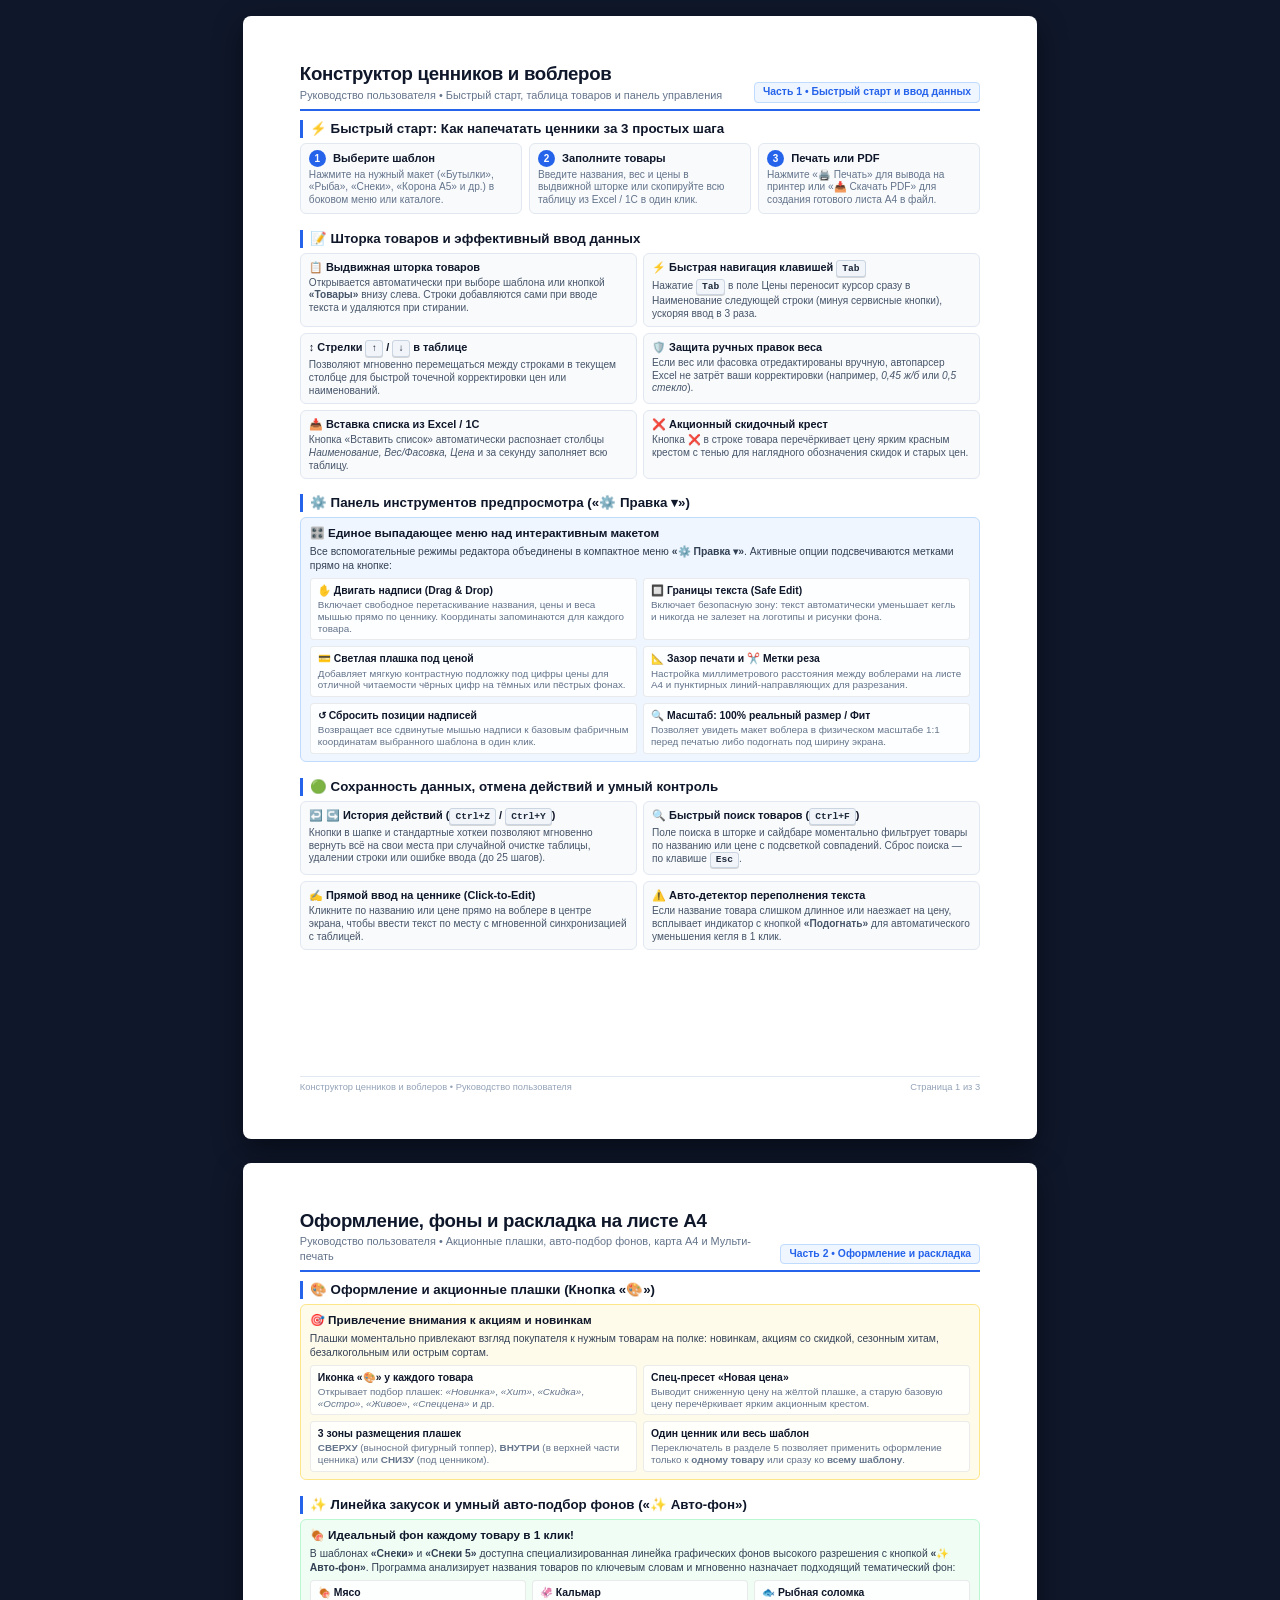
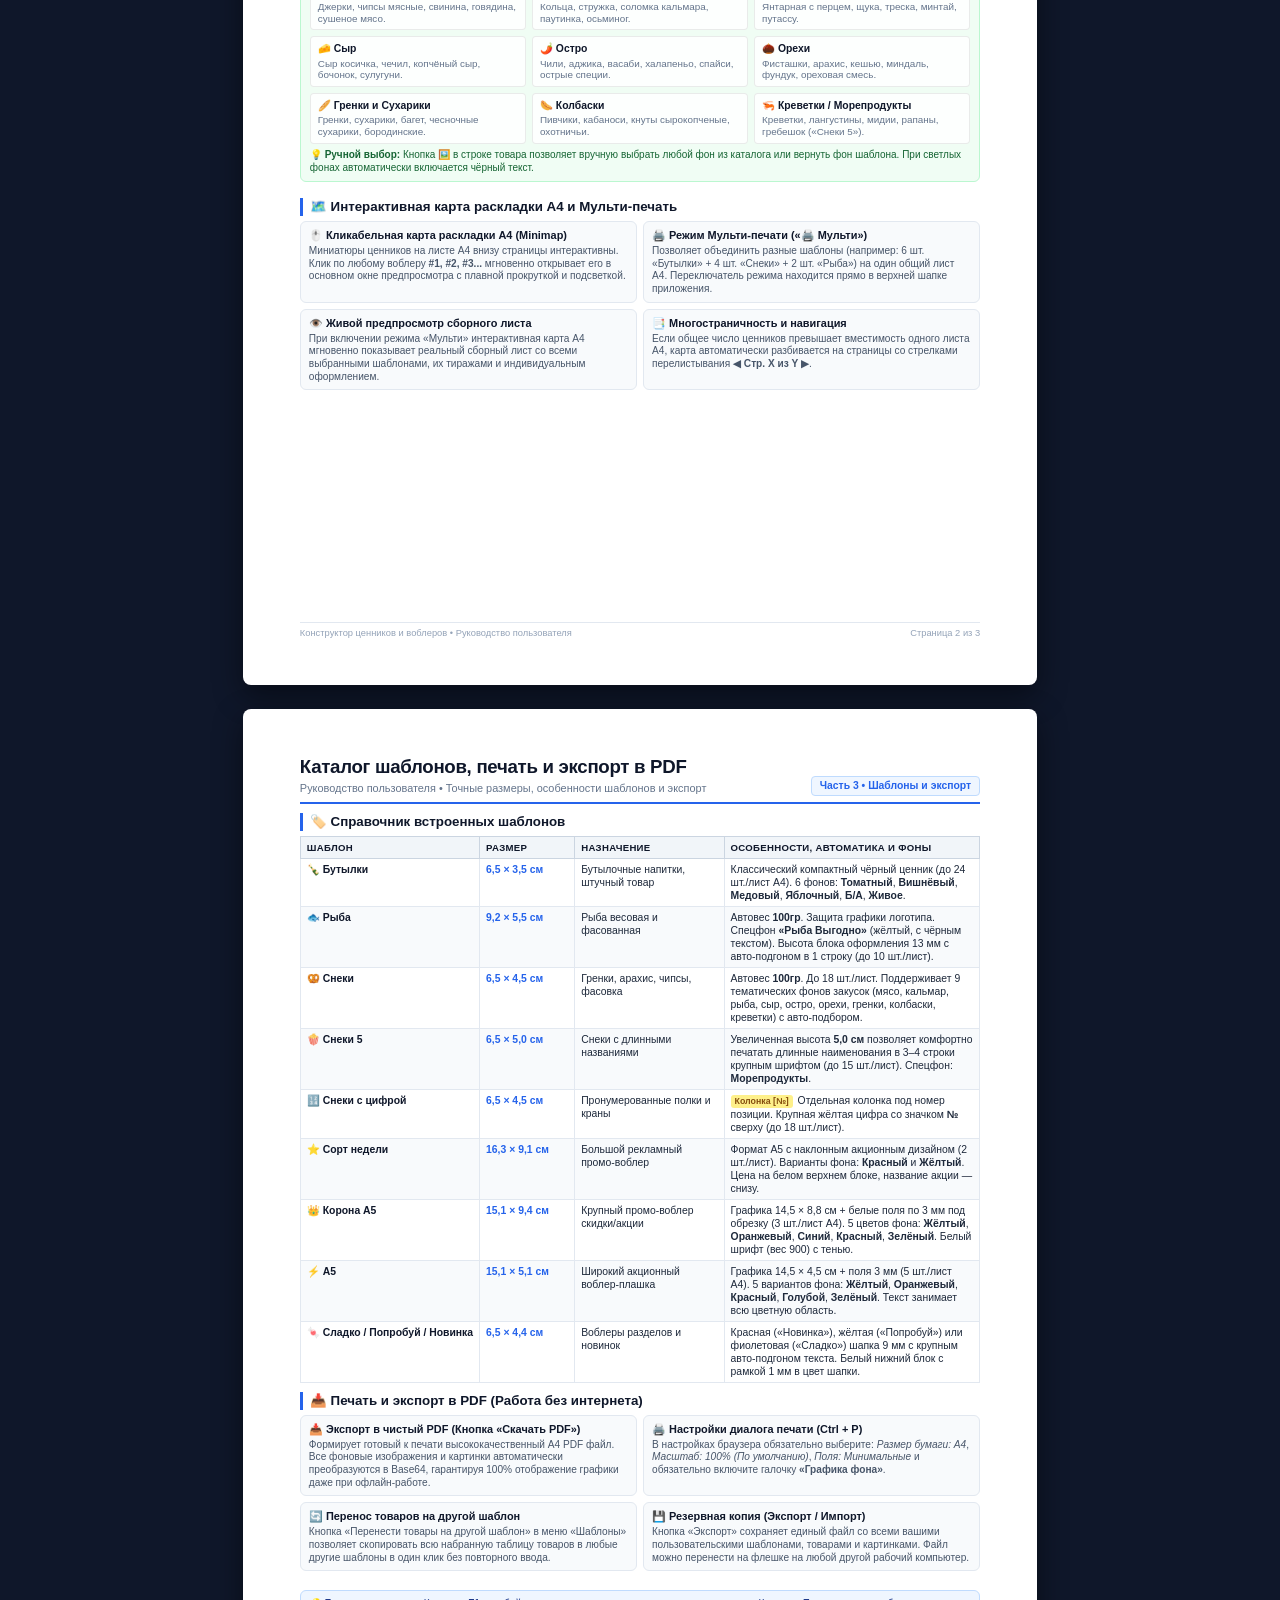
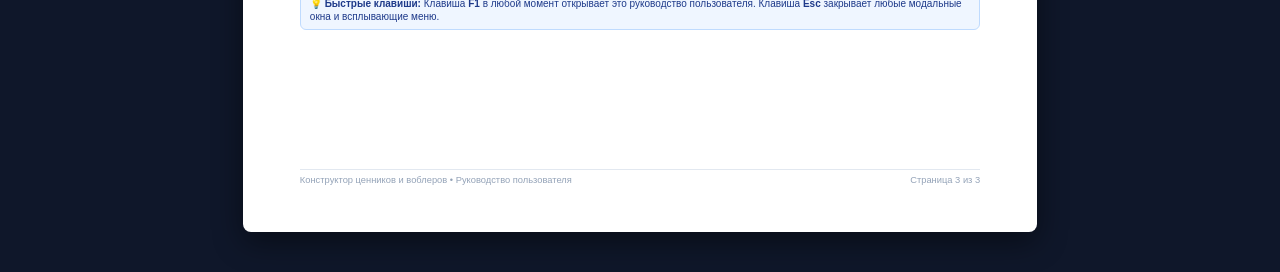
==== commit bc2c6a93: "Add files via upload" ====
--- a/instruction.html
+++ b/instruction.html
@@ -432,17 +432,25 @@
       </div>
     </div>
 
-    <!-- Автосохранение и навигатор -->
-    <div class="section">
-      <div class="section-title">🟢 Сохранность данных и навигация по макету</div>
+    <!-- Автосохранение, Undo/Redo и навигатор -->
+    <div class="section">
+      <div class="section-title">🟢 Сохранность данных, отмена действий и умный контроль</div>
       <div class="features-list">
         <div class="feature-item">
-          <strong>🟢 Индикатор «Сохранено» в шапке</strong>
-          <p>Все товары, цены и кастомизации автоматически сохраняются в локальной памяти браузера каждые 600 мс. Зелёная точка гарантирует 100% сохранность.</p>
-        </div>
-        <div class="feature-item">
-          <strong>◀ [Товар X из Y] ▶ Навигатор макета</strong>
-          <p>Кнопки прямо на окне предпросмотра позволяют перелистывать ценники текущей таблицы по очереди без необходимости открывать шторку.</p>
+          <strong>↩️ ↪️ История действий (<span class="kbd-key">Ctrl+Z</span> / <span class="kbd-key">Ctrl+Y</span>)</strong>
+          <p>Кнопки в шапке и стандартные хоткеи позволяют мгновенно вернуть всё на свои места при случайной очистке таблицы, удалении строки или ошибке ввода (до 25 шагов).</p>
+        </div>
+        <div class="feature-item">
+          <strong>🔍 Быстрый поиск товаров (<span class="kbd-key">Ctrl+F</span>)</strong>
+          <p>Поле поиска в шторке и сайдбаре моментально фильтрует товары по названию или цене с подсветкой совпадений. Сброс поиска — по клавише <span class="kbd-key">Esc</span>.</p>
+        </div>
+        <div class="feature-item">
+          <strong>✍️ Прямой ввод на ценнике (Click-to-Edit)</strong>
+          <p>Кликните по названию или цене прямо на воблере в центре экрана, чтобы ввести текст по месту с мгновенной синхронизацией с таблицей.</p>
+        </div>
+        <div class="feature-item">
+          <strong>⚠️ Авто-детектор переполнения текста</strong>
+          <p>Если название товара слишком длинное или наезжает на цену, всплывает индикатор с кнопкой <b>«Подогнать»</b> для автоматического уменьшения кегля в 1 клик.</p>
         </div>
       </div>
     </div>
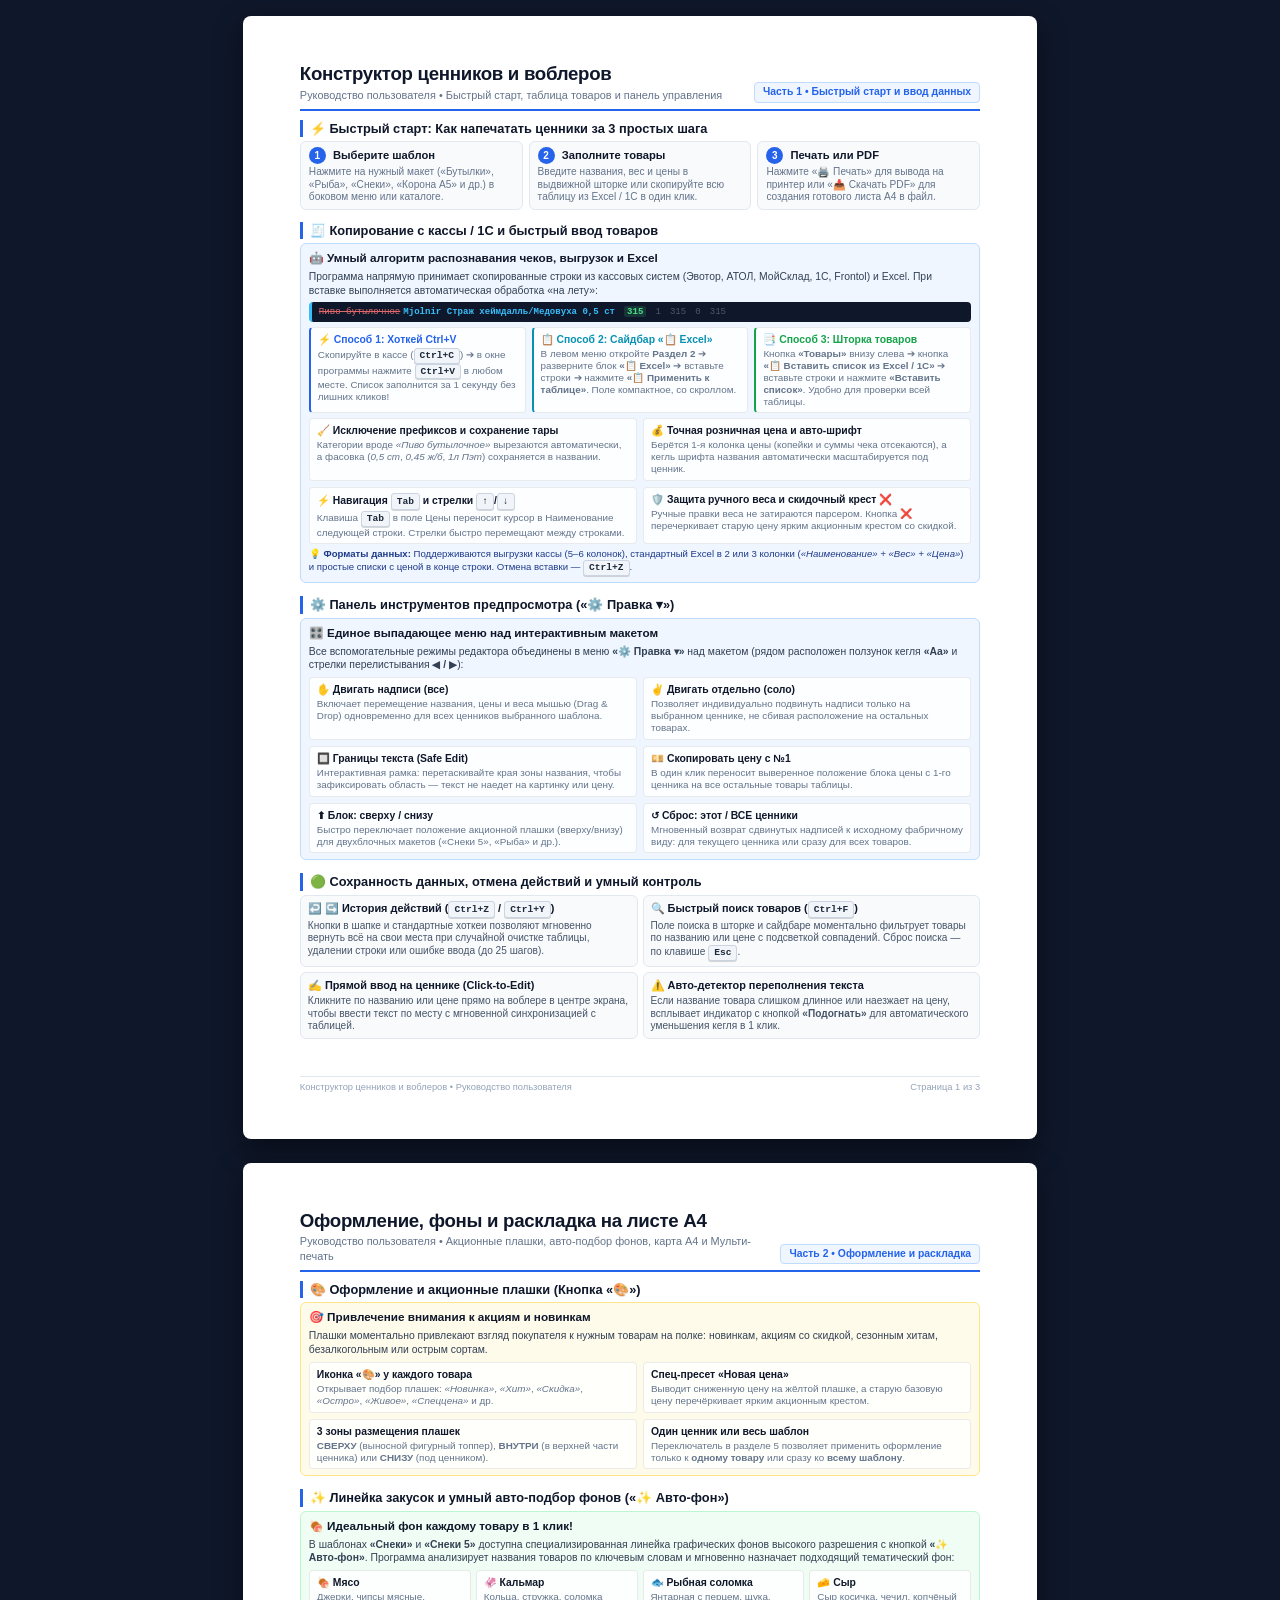
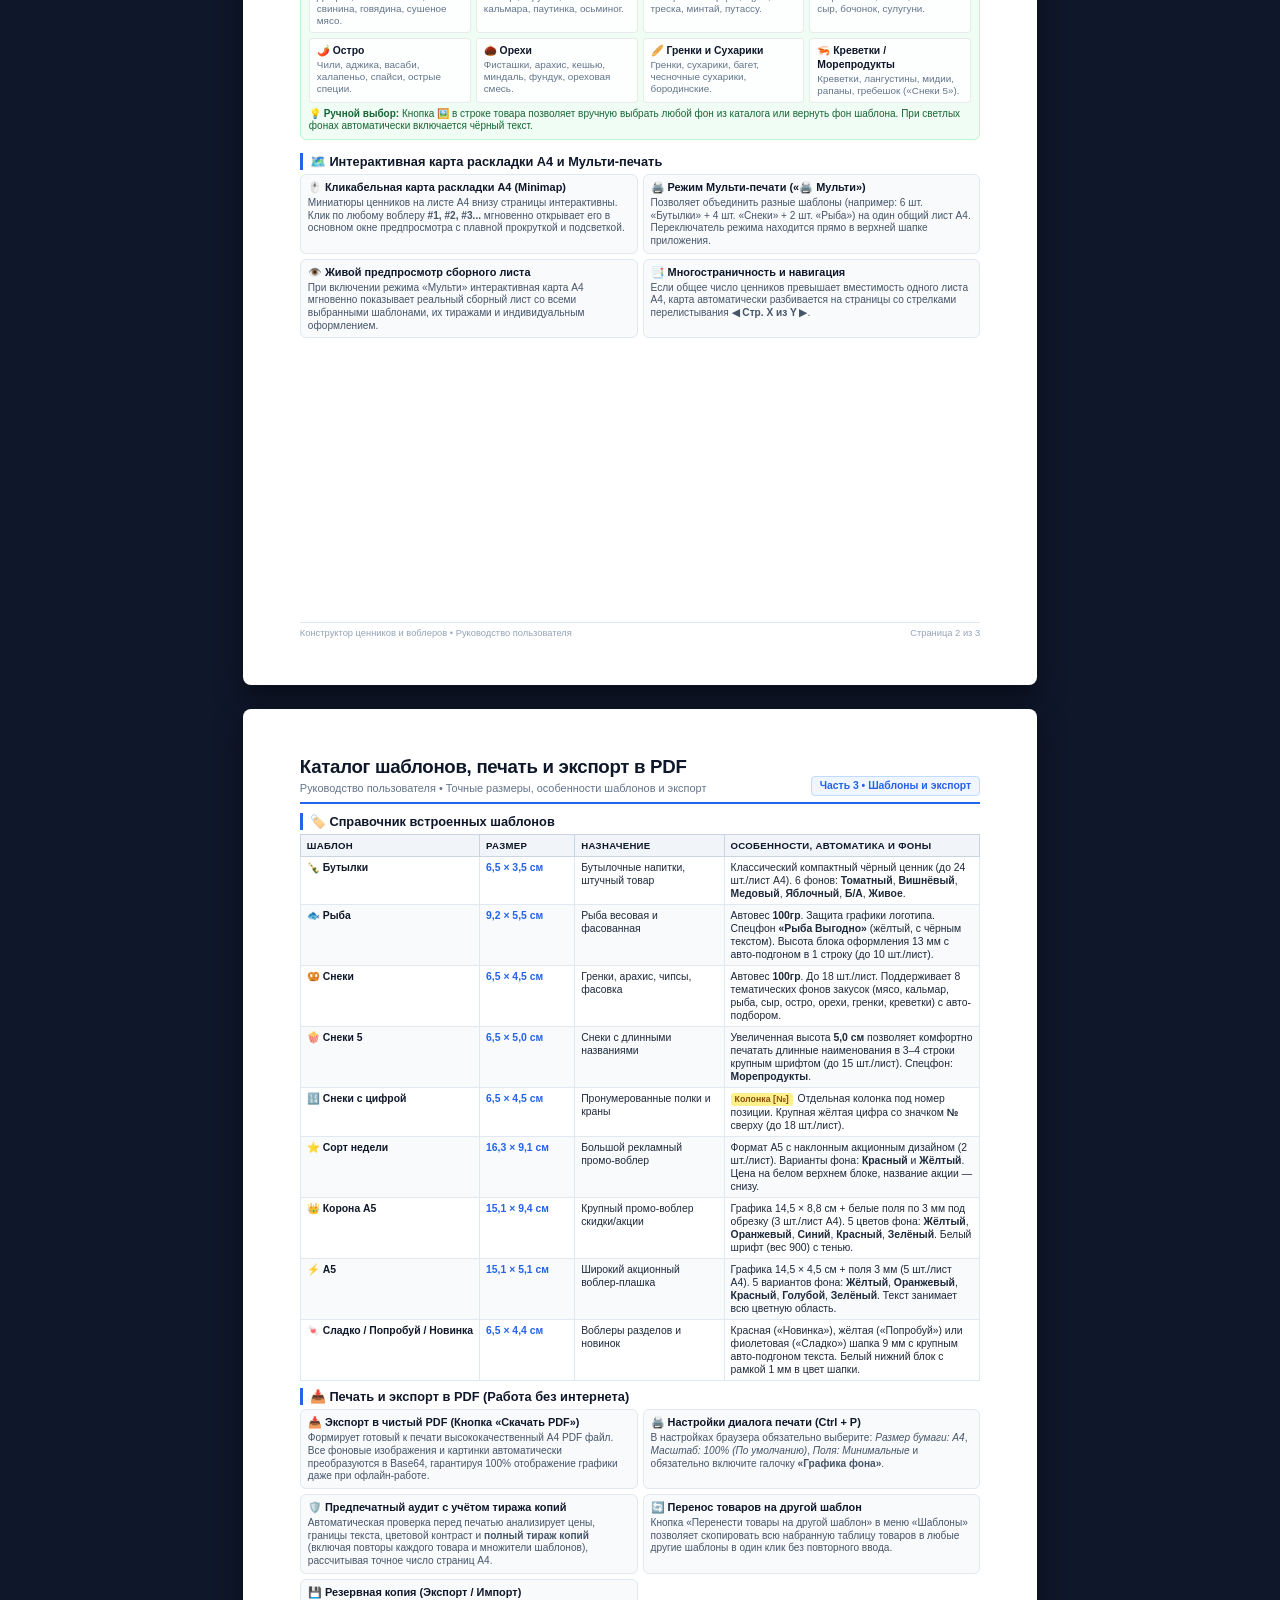
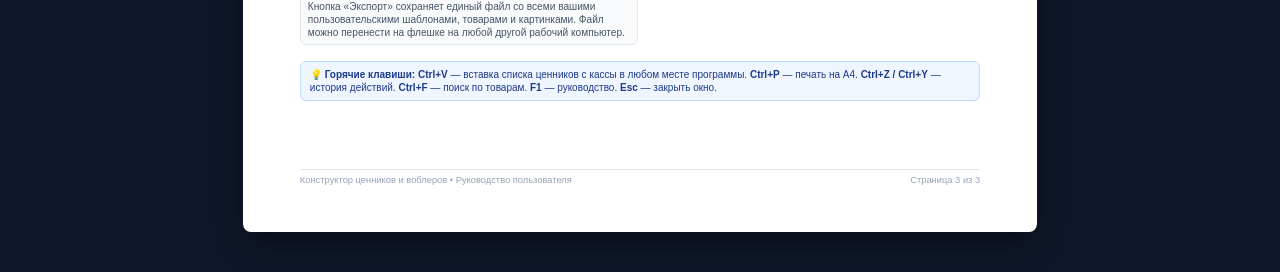
==== commit 7cdbf206: "Add files via upload" ====
--- a/instruction.html
+++ b/instruction.html
@@ -88,16 +88,16 @@
     }
 
     .section {
-      margin-bottom: 9px;
+      margin-bottom: 7px;
     }
 
     .section-title {
-      font-size: 10pt;
+      font-size: 9.6pt;
       font-weight: 700;
       color: #0f172a;
       border-left: 3.5px solid #2563eb;
       padding-left: 7px;
-      margin-bottom: 5px;
+      margin-bottom: 4px;
       display: flex;
       align-items: center;
       gap: 5px;
@@ -106,15 +106,15 @@
     .steps-grid {
       display: grid;
       grid-template-columns: repeat(3, 1fr);
-      gap: 7px;
-      margin-bottom: 7px;
+      gap: 6px;
+      margin-bottom: 5px;
     }
 
     .step-card {
       background: #f8fafc;
       border: 1px solid #e2e8f0;
       border-radius: 6px;
-      padding: 6px 8px;
+      padding: 5px 8px;
     }
 
     .step-num {
@@ -147,15 +147,15 @@
     .features-list {
       display: grid;
       grid-template-columns: 1fr 1fr;
-      gap: 6px;
-      margin-bottom: 6px;
+      gap: 5px;
+      margin-bottom: 5px;
     }
 
     .feature-item {
       background: #f8fafc;
       border: 1px solid #e2e8f0;
       border-radius: 6px;
-      padding: 6px 8px;
+      padding: 5px 7px;
     }
 
     .feature-item strong {
@@ -176,8 +176,8 @@
       background: #faf5ff;
       border: 1px solid #e9d5ff;
       border-radius: 6px;
-      padding: 7px 9px;
-      margin-bottom: 7px;
+      padding: 6px 8px;
+      margin-bottom: 6px;
     }
 
     .highlight-box.blue {
@@ -222,6 +222,13 @@
       display: grid;
       grid-template-columns: repeat(3, 1fr);
       gap: 6px;
+      margin-top: 5px;
+    }
+
+    .hl-grid-4 {
+      display: grid;
+      grid-template-columns: repeat(4, 1fr);
+      gap: 5px;
       margin-top: 5px;
     }
 
@@ -331,6 +338,44 @@
       border-radius: 3px;
       box-shadow: 0 1px 0 rgba(0, 0, 0, 0.15);
     }
+
+    .code-sample {
+      font-family: Consolas, 'Courier New', monospace;
+      font-size: 6.8pt;
+      background: #0f172a;
+      color: #e2e8f0;
+      padding: 4px 7px;
+      border-radius: 4px;
+      line-height: 1.35;
+      margin: 4px 0 5px 0;
+      border-left: 3px solid #38bdf8;
+      word-break: break-all;
+    }
+
+    .code-sample .strike {
+      color: #f87171;
+      text-decoration: line-through;
+      opacity: 0.9;
+      margin-right: 3px;
+    }
+
+    .code-sample .take-title {
+      color: #38bdf8;
+      font-weight: 700;
+    }
+
+    .code-sample .take-price {
+      color: #4ade80;
+      font-weight: 700;
+      background: rgba(74, 222, 128, 0.15);
+      padding: 0 3px;
+      border-radius: 2px;
+    }
+
+    .code-sample .ignored {
+      color: #64748b;
+      opacity: 0.7;
+    }
   </style>
 </head>
 <body>
@@ -364,33 +409,55 @@
       </div>
     </div>
 
-    <!-- Таблица товаров и быстрый ввод -->
-    <div class="section">
-      <div class="section-title">📝 Шторка товаров и эффективный ввод данных</div>
-      <div class="features-list">
-        <div class="feature-item">
-          <strong>📋 Выдвижная шторка товаров</strong>
-          <p>Открывается автоматически при выборе шаблона или кнопкой <b>«Товары»</b> внизу слева. Строки добавляются сами при вводе текста и удаляются при стирании.</p>
-        </div>
-        <div class="feature-item">
-          <strong>⚡ Быстрая навигация клавишей <span class="kbd-key">Tab</span></strong>
-          <p>Нажатие <span class="kbd-key">Tab</span> в поле Цены переносит курсор сразу в Наименование следующей строки (минуя сервисные кнопки), ускоряя ввод в 3 раза.</p>
-        </div>
-        <div class="feature-item">
-          <strong>↕️ Стрелки <span class="kbd-key">↑</span> / <span class="kbd-key">↓</span> в таблице</strong>
-          <p>Позволяют мгновенно перемещаться между строками в текущем столбце для быстрой точечной корректировки цен или наименований.</p>
-        </div>
-        <div class="feature-item">
-          <strong>🛡️ Защита ручных правок веса</strong>
-          <p>Если вес или фасовка отредактированы вручную, автопарсер Excel не затрёт ваши корректировки (например, <i>0,45 ж/б</i> или <i>0,5 стекло</i>).</p>
-        </div>
-        <div class="feature-item">
-          <strong>📥 Вставка списка из Excel / 1С</strong>
-          <p>Кнопка «Вставить список» автоматически распознает столбцы <i>Наименование, Вес/Фасовка, Цена</i> и за секунду заполняет всю таблицу.</p>
-        </div>
-        <div class="feature-item">
-          <strong>❌ Акционный скидочный крест</strong>
-          <p>Кнопка <b>❌</b> в строке товара перечёркивает цену ярким красным крестом с тенью для наглядного обозначения скидок и старых цен.</p>
+    <!-- Копирование с кассы и быстрый ввод товаров -->
+    <div class="section">
+      <div class="section-title">🧾 Копирование с кассы / 1С и быстрый ввод товаров</div>
+      <div class="highlight-box blue">
+        <div class="hl-title">🤖 Умный алгоритм распознавания чеков, выгрузок и Excel</div>
+        <div class="hl-content">
+          Программа напрямую принимает скопированные строки из кассовых систем (Эвотор, АТОЛ, МойСклад, 1С, Frontol) и Excel. При вставке выполняется автоматическая обработка «на лету»:
+        </div>
+
+        <div class="code-sample">
+          <span class="strike">Пиво бутылочное</span><span class="take-title">Mjolnir Страж хеймдалль/Медовуха 0,5 ст</span>&emsp;<span class="take-price">315</span>&emsp;<span class="ignored">1&emsp;315&emsp;0&emsp;315</span>
+        </div>
+
+        <div class="hl-grid-3" style="margin-bottom: 5px;">
+          <div class="hl-subcard" style="border-left: 2.5px solid #2563eb;">
+            <strong style="color: #2563eb;">⚡ Способ 1: Хоткей Ctrl+V</strong>
+            <p>Скопируйте в кассе (<span class="kbd-key">Ctrl+C</span>) ➔ в окне программы нажмите <span class="kbd-key">Ctrl+V</span> в любом месте. Список заполнится за 1 секунду без лишних кликов!</p>
+          </div>
+          <div class="hl-subcard" style="border-left: 2.5px solid #0891b2;">
+            <strong style="color: #0891b2;">📋 Способ 2: Сайдбар «📋 Excel»</strong>
+            <p>В левом меню откройте <b>Раздел 2</b> ➔ разверните блок <b>«📋 Excel»</b> ➔ вставьте строки ➔ нажмите <b>«📋 Применить к таблице»</b>. Поле компактное, со скроллом.</p>
+          </div>
+          <div class="hl-subcard" style="border-left: 2.5px solid #16a34a;">
+            <strong style="color: #16a34a;">📑 Способ 3: Шторка товаров</strong>
+            <p>Кнопка <b>«Товары»</b> внизу слева ➔ кнопка <b>«📋 Вставить список из Excel / 1C»</b> ➔ вставьте строки и нажмите <b>«Вставить список»</b>. Удобно для проверки всей таблицы.</p>
+          </div>
+        </div>
+
+        <div class="hl-grid">
+          <div class="hl-subcard">
+            <strong>🧹 Исключение префиксов и сохранение тары</strong>
+            <p>Категории вроде <i>«Пиво бутылочное»</i> вырезаются автоматически, а фасовка (<i>0,5 ст</i>, <i>0,45 ж/б</i>, <i>1л Пэт</i>) сохраняется в названии.</p>
+          </div>
+          <div class="hl-subcard">
+            <strong>💰 Точная розничная цена и авто-шрифт</strong>
+            <p>Берётся 1-я колонка цены (копейки и суммы чека отсекаются), а кегль шрифта названия автоматически масштабируется под ценник.</p>
+          </div>
+          <div class="hl-subcard">
+            <strong>⚡ Навигация <span class="kbd-key">Tab</span> и стрелки <span class="kbd-key">↑</span>/<span class="kbd-key">↓</span></strong>
+            <p>Клавиша <span class="kbd-key">Tab</span> в поле Цены переносит курсор в Наименование следующей строки. Стрелки быстро перемещают между строками.</p>
+          </div>
+          <div class="hl-subcard">
+            <strong>🛡️ Защита ручного веса и скидочный крест ❌</strong>
+            <p>Ручные правки веса не затираются парсером. Кнопка <b>❌</b> перечеркивает старую цену ярким акционным крестом со скидкой.</p>
+          </div>
+        </div>
+
+        <div style="margin-top: 4px; font-size: 7.2pt; color: #1e3a8a; line-height: 1.25;">
+          💡 <b>Форматы данных:</b> Поддерживаются выгрузки кассы (5–6 колонок), стандартный Excel в 2 или 3 колонки (<i>«Наименование» + «Вес» + «Цена»</i>) и простые списки с ценой в конце строки. Отмена вставки — <span class="kbd-key">Ctrl+Z</span>.
         </div>
       </div>
     </div>
@@ -401,32 +468,32 @@
       <div class="highlight-box blue">
         <div class="hl-title">🎛️ Единое выпадающее меню над интерактивным макетом</div>
         <div class="hl-content">
-          Все вспомогательные режимы редактора объединены в компактное меню <b>«⚙️ Правка ▾»</b>. Активные опции подсвечиваются метками прямо на кнопке:
+          Все вспомогательные режимы редактора объединены в меню <b>«⚙️ Правка ▾»</b> над макетом (рядом расположен ползунок кегля <b>«Аа»</b> и стрелки перелистывания <b>◀ / ▶</b>):
         </div>
         <div class="hl-grid">
           <div class="hl-subcard">
-            <strong>✋ Двигать надписи (Drag & Drop)</strong>
-            <p>Включает свободное перетаскивание названия, цены и веса мышью прямо по ценнику. Координаты запоминаются для каждого товара.</p>
+            <strong>✋ Двигать надписи (все)</strong>
+            <p>Включает перемещение названия, цены и веса мышью (Drag & Drop) одновременно для всех ценников выбранного шаблона.</p>
+          </div>
+          <div class="hl-subcard">
+            <strong>✌ Двигать отдельно (соло)</strong>
+            <p>Позволяет индивидуально подвинуть надписи только на выбранном ценнике, не сбивая расположение на остальных товарах.</p>
           </div>
           <div class="hl-subcard">
             <strong>🔲 Границы текста (Safe Edit)</strong>
-            <p>Включает безопасную зону: текст автоматически уменьшает кегль и никогда не залезет на логотипы и рисунки фона.</p>
-          </div>
-          <div class="hl-subcard">
-            <strong>💳 Светлая плашка под ценой</strong>
-            <p>Добавляет мягкую контрастную подложку под цифры цены для отличной читаемости чёрных цифр на тёмных или пёстрых фонах.</p>
-          </div>
-          <div class="hl-subcard">
-            <strong>📐 Зазор печати и ✂️ Метки реза</strong>
-            <p>Настройка миллиметрового расстояния между воблерами на листе А4 и пунктирных линий-направляющих для разрезания.</p>
-          </div>
-          <div class="hl-subcard">
-            <strong>↺ Сбросить позиции надписей</strong>
-            <p>Возвращает все сдвинутые мышью надписи к базовым фабричным координатам выбранного шаблона в один клик.</p>
-          </div>
-          <div class="hl-subcard">
-            <strong>🔍 Масштаб: 100% реальный размер / Фит</strong>
-            <p>Позволяет увидеть макет воблера в физическом масштабе 1:1 перед печатью либо подогнать под ширину экрана.</p>
+            <p>Интерактивная рамка: перетаскивайте края зоны названия, чтобы зафиксировать область — текст не наедет на картинку или цену.</p>
+          </div>
+          <div class="hl-subcard">
+            <strong>💴 Скопировать цену с №1</strong>
+            <p>В один клик переносит выверенное положение блока цены с 1-го ценника на все остальные товары таблицы.</p>
+          </div>
+          <div class="hl-subcard">
+            <strong>⬆ Блок: сверху / снизу</strong>
+            <p>Быстро переключает положение акционной плашки (вверху/внизу) для двухблочных макетов («Снеки 5», «Рыба» и др.).</p>
+          </div>
+          <div class="hl-subcard">
+            <strong>↺ Сброс: этот / ВСЕ ценники</strong>
+            <p>Мгновенный возврат сдвинутых надписей к исходному фабричному виду: для текущего ценника или сразу для всех товаров.</p>
           </div>
         </div>
       </div>
@@ -508,7 +575,7 @@
         <div class="hl-content">
           В шаблонах <b>«Снеки»</b> и <b>«Снеки 5»</b> доступна специализированная линейка графических фонов высокого разрешения с кнопкой <b>«✨ Авто-фон»</b>. Программа анализирует названия товаров по ключевым словам и мгновенно назначает подходящий тематический фон:
         </div>
-        <div class="hl-grid-3">
+        <div class="hl-grid-4">
           <div class="hl-subcard">
             <strong>🍖 Мясо</strong>
             <p>Джерки, чипсы мясные, свинина, говядина, сушеное мясо.</p>
@@ -536,10 +603,6 @@
           <div class="hl-subcard">
             <strong>🥖 Гренки и Сухарики</strong>
             <p>Гренки, сухарики, багет, чесночные сухарики, бородинские.</p>
-          </div>
-          <div class="hl-subcard">
-            <strong>🌭 Колбаски</strong>
-            <p>Пивчики, кабаноси, кнуты сырокопченые, охотничьи.</p>
           </div>
           <div class="hl-subcard">
             <strong>🦐 Креветки / Морепродукты</strong>
@@ -620,7 +683,7 @@
             <td class="tpl-name">🥨 Снеки</td>
             <td class="tpl-size">6,5 × 4,5 см</td>
             <td>Гренки, арахис, чипсы, фасовка</td>
-            <td>Автовес <b>100гр</b>. До 18 шт./лист. Поддерживает 9 тематических фонов закусок (мясо, кальмар, рыба, сыр, остро, орехи, гренки, колбаски, креветки) с авто-подбором.</td>
+            <td>Автовес <b>100гр</b>. До 18 шт./лист. Поддерживает 8 тематических фонов закусок (мясо, кальмар, рыба, сыр, остро, орехи, гренки, креветки) с авто-подбором.</td>
           </tr>
           <tr>
             <td class="tpl-name">🍿 Снеки 5</td>
@@ -675,6 +738,10 @@
           <p>В настройках браузера обязательно выберите: <i>Размер бумаги: А4</i>, <i>Масштаб: 100% (По умолчанию)</i>, <i>Поля: Минимальные</i> и обязательно включите галочку <b>«Графика фона»</b>.</p>
         </div>
         <div class="feature-item">
+          <strong>🛡️ Предпечатный аудит с учётом тиража копий</strong>
+          <p>Автоматическая проверка перед печатью анализирует цены, границы текста, цветовой контраст и <b>полный тираж копий</b> (включая повторы каждого товара и множители шаблонов), рассчитывая точное число страниц А4.</p>
+        </div>
+        <div class="feature-item">
           <strong>🔄 Перенос товаров на другой шаблон</strong>
           <p>Кнопка «Перенести товары на другой шаблон» в меню «Шаблоны» позволяет скопировать всю набранную таблицу товаров в любые другие шаблоны в один клик без повторного ввода.</p>
         </div>
@@ -688,7 +755,7 @@
     <!-- Полезные советы -->
     <div class="section" style="margin-top: 4px;">
       <div style="background: #eff6ff; border: 1px solid #bfdbfe; border-radius: 6px; padding: 6px 9px; font-size: 7.5pt; color: #1e3a8a; line-height: 1.3;">
-        💡 <b>Быстрые клавиши:</b> Клавиша <b>F1</b> в любой момент открывает это руководство пользователя. Клавиша <b>Esc</b> закрывает любые модальные окна и всплывающие меню.
+        💡 <b>Горячие клавиши:</b> <b>Ctrl+V</b> — вставка списка ценников с кассы в любом месте программы. <b>Ctrl+P</b> — печать на А4. <b>Ctrl+Z / Ctrl+Y</b> — история действий. <b>Ctrl+F</b> — поиск по товарам. <b>F1</b> — руководство. <b>Esc</b> — закрыть окно.
       </div>
     </div>
 
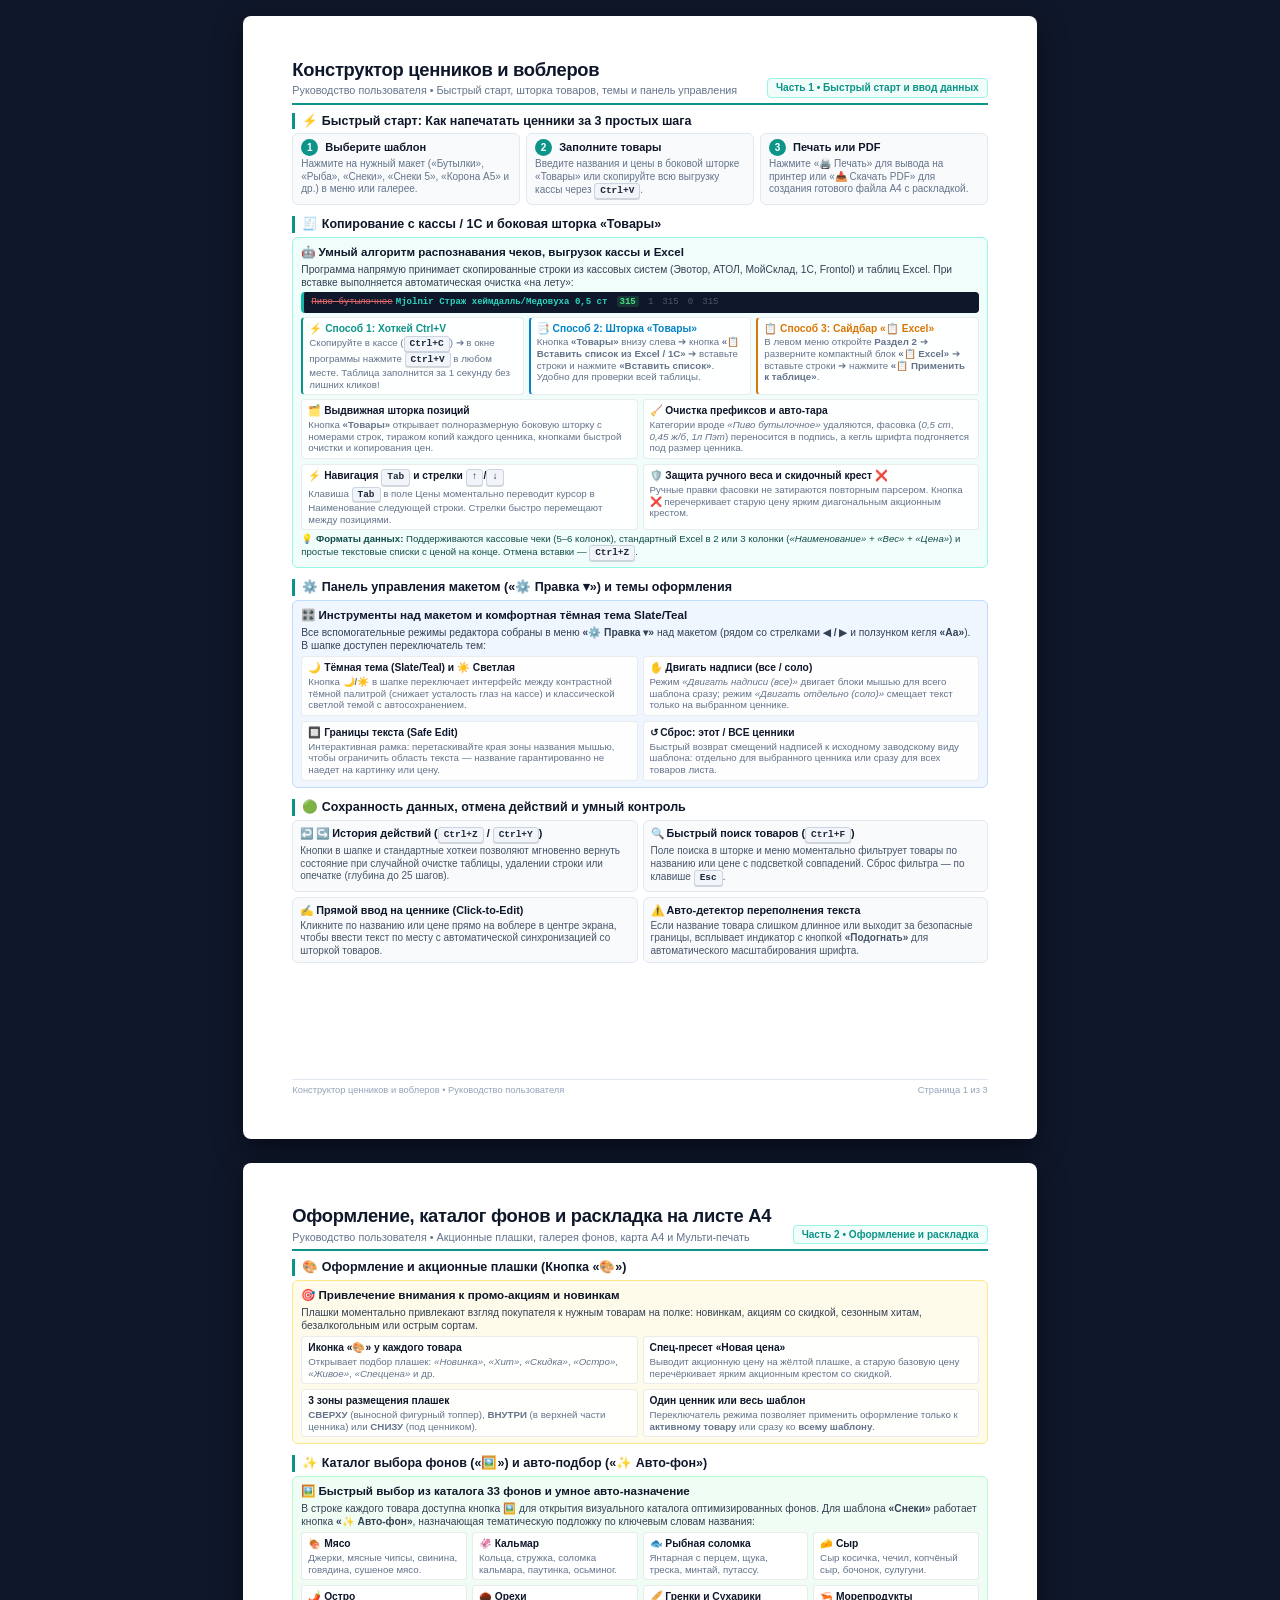
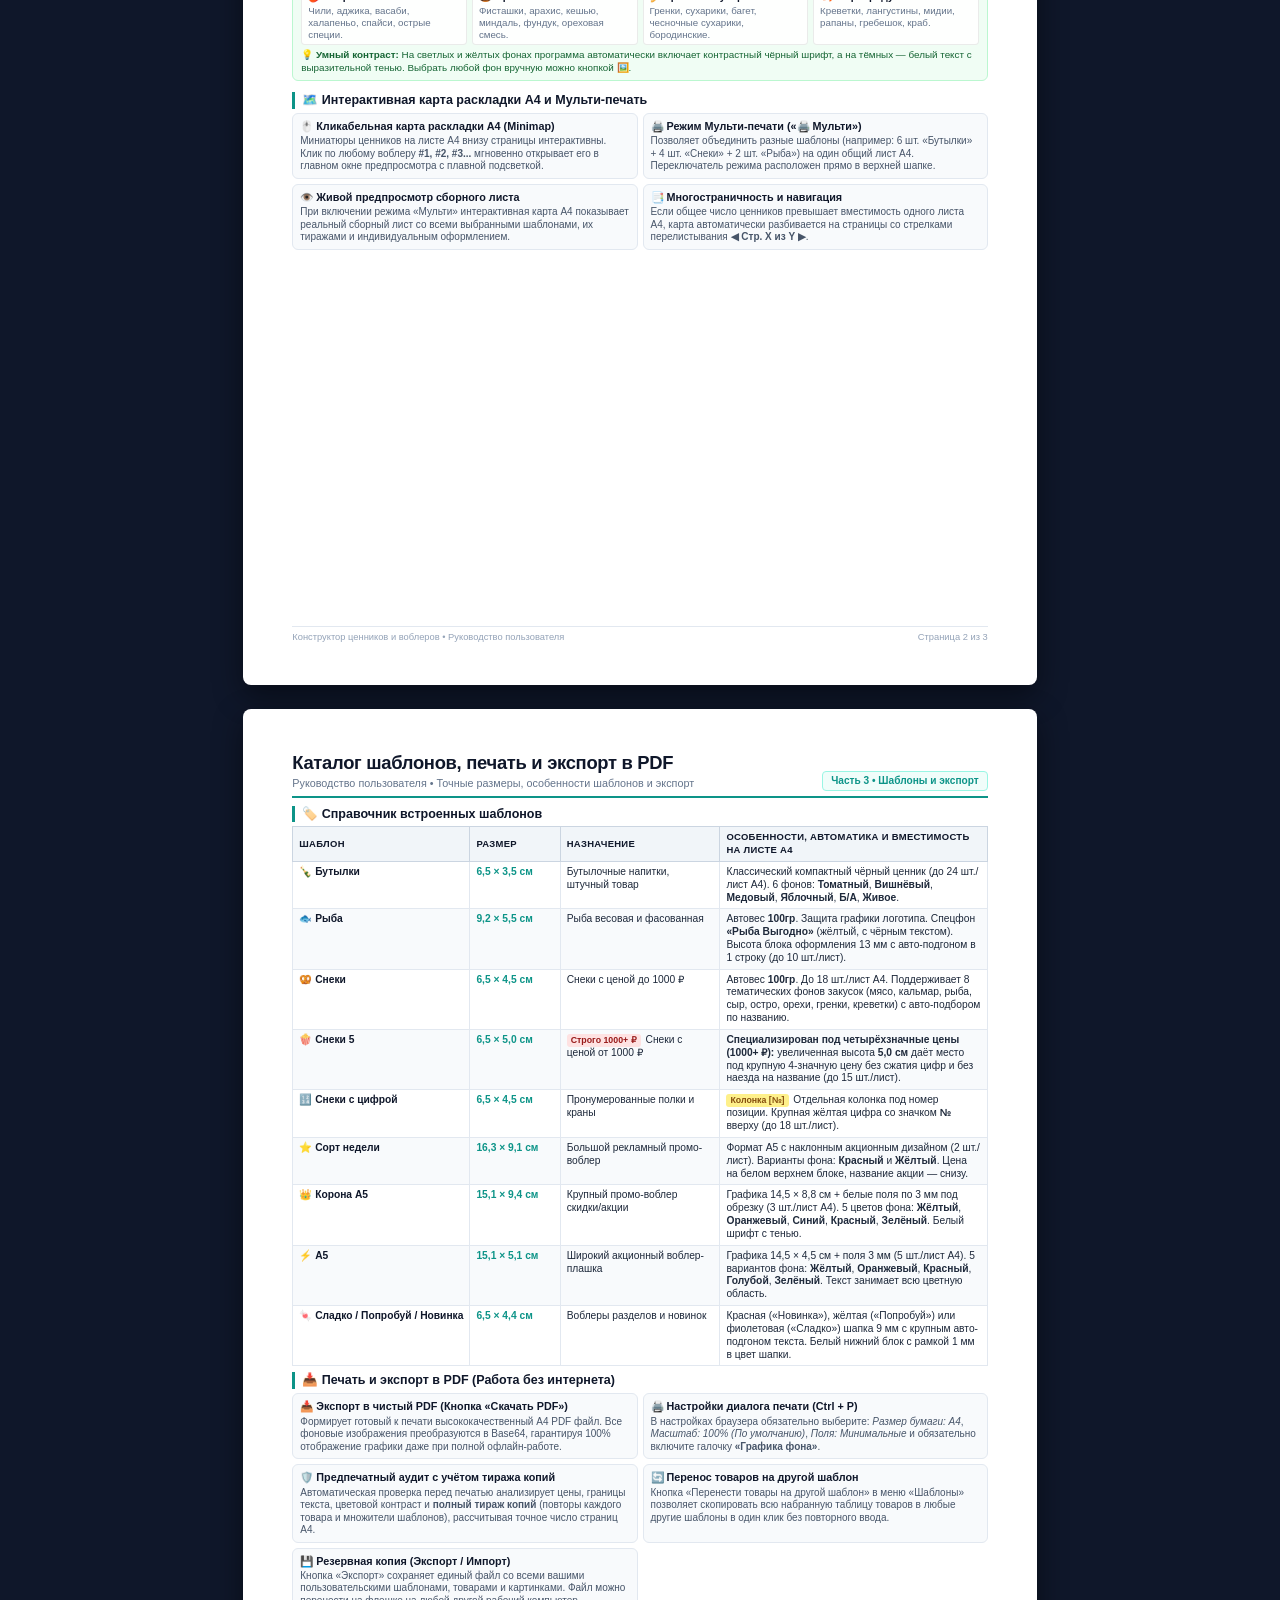
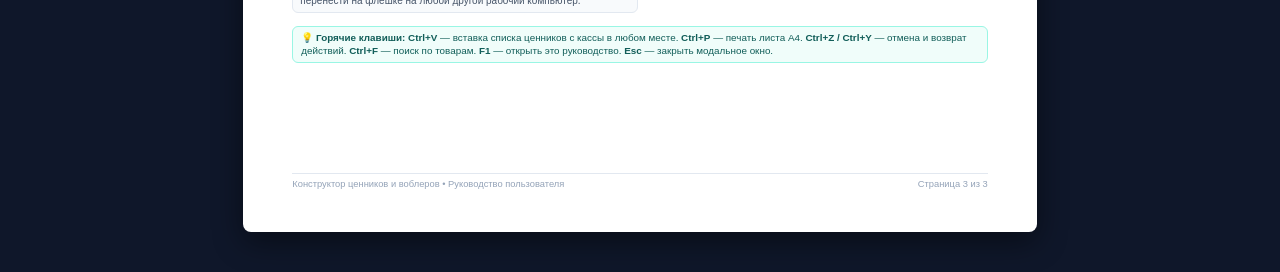
==== commit 081df9b6: "Add files via upload" ====
--- a/instruction.html
+++ b/instruction.html
@@ -3,10 +3,17 @@
 <head>
   <meta charset="UTF-8">
   <title>Руководство пользователя — Конструктор ценников и воблеров</title>
+
+  <!-- Favicons & Bookmarks Icons -->
+  <link rel="icon" type="image/x-icon" href="favicon.ico">
+  <link rel="apple-touch-icon" href="favicon.ico">
+  <meta name="theme-color" content="#0f172a">
+  <meta name="apple-mobile-web-app-title" content="Местопиво">
+  <meta name="application-name" content="Местопиво">
   <style>
     @page {
       size: A4 portrait;
-      margin: 10mm 12mm 10mm 12mm;
+      margin: 9mm 11mm 9mm 11mm;
     }
 
     * {
@@ -19,8 +26,8 @@
       font-family: -apple-system, BlinkMacSystemFont, 'Segoe UI', Roboto, Helvetica, Arial, sans-serif;
       color: #1e293b;
       background: #ffffff;
-      line-height: 1.36;
-      font-size: 8.5pt;
+      line-height: 1.34;
+      font-size: 8.4pt;
     }
 
     .page {
@@ -28,7 +35,7 @@
       display: flex;
       flex-direction: column;
       height: 100%;
-      min-height: 277mm;
+      min-height: 279mm;
       box-sizing: border-box;
     }
 
@@ -46,7 +53,7 @@
         background: #ffffff;
         max-width: 210mm;
         margin: 0 auto 24px auto;
-        padding: 12mm 15mm;
+        padding: 11mm 13mm;
         box-shadow: 0 10px 30px rgba(0, 0, 0, 0.45);
         border-radius: 8px;
         min-height: 297mm;
@@ -55,47 +62,47 @@
     }
 
     .header {
-      border-bottom: 2px solid #2563eb;
-      padding-bottom: 6px;
-      margin-bottom: 9px;
+      border-bottom: 2px solid #0d9488;
+      padding-bottom: 5px;
+      margin-bottom: 8px;
       display: flex;
       justify-content: space-between;
       align-items: flex-end;
     }
 
     .header h1 {
-      font-size: 14pt;
+      font-size: 13.8pt;
       font-weight: 800;
       color: #0f172a;
       letter-spacing: -0.3px;
     }
 
     .header p {
-      font-size: 8.2pt;
+      font-size: 8.1pt;
       color: #64748b;
       margin-top: 1px;
     }
 
     .header .doc-badge {
-      font-size: 7.8pt;
-      font-weight: 700;
-      color: #2563eb;
-      background: #eff6ff;
+      font-size: 7.6pt;
+      font-weight: 700;
+      color: #0d9488;
+      background: #f0fdfa;
       padding: 2px 8px;
       border-radius: 4px;
-      border: 1px solid #bfdbfe;
+      border: 1px solid #99f6e4;
       white-space: nowrap;
     }
 
     .section {
-      margin-bottom: 7px;
+      margin-bottom: 6px;
     }
 
     .section-title {
-      font-size: 9.6pt;
+      font-size: 9.4pt;
       font-weight: 700;
       color: #0f172a;
-      border-left: 3.5px solid #2563eb;
+      border-left: 3.5px solid #0d9488;
       padding-left: 7px;
       margin-bottom: 4px;
       display: flex;
@@ -121,7 +128,7 @@
       display: inline-block;
       width: 17px;
       height: 17px;
-      background: #2563eb;
+      background: #0d9488;
       color: #fff;
       border-radius: 50%;
       text-align: center;
@@ -134,12 +141,12 @@
     .step-title {
       font-weight: 700;
       color: #0f172a;
-      font-size: 8.4pt;
+      font-size: 8.3pt;
       margin-bottom: 2px;
     }
 
     .step-desc {
-      font-size: 7.6pt;
+      font-size: 7.5pt;
       color: #64748b;
       line-height: 1.25;
     }
@@ -148,7 +155,7 @@
       display: grid;
       grid-template-columns: 1fr 1fr;
       gap: 5px;
-      margin-bottom: 5px;
+      margin-bottom: 4px;
     }
 
     .feature-item {
@@ -160,13 +167,13 @@
 
     .feature-item strong {
       color: #0f172a;
-      font-size: 8.2pt;
+      font-size: 8.1pt;
       display: block;
       margin-bottom: 2px;
     }
 
     .feature-item p {
-      font-size: 7.6pt;
+      font-size: 7.5pt;
       color: #475569;
       line-height: 1.25;
     }
@@ -177,7 +184,12 @@
       border: 1px solid #e9d5ff;
       border-radius: 6px;
       padding: 6px 8px;
-      margin-bottom: 6px;
+      margin-bottom: 5px;
+    }
+
+    .highlight-box.teal {
+      background: #f0fdfa;
+      border-color: #99f6e4;
     }
 
     .highlight-box.blue {
@@ -197,57 +209,57 @@
 
     .hl-title {
       font-weight: 700;
-      font-size: 8.8pt;
+      font-size: 8.7pt;
       color: #0f172a;
-      margin-bottom: 4px;
+      margin-bottom: 3px;
       display: flex;
       align-items: center;
       gap: 5px;
     }
 
     .hl-content {
-      font-size: 7.8pt;
+      font-size: 7.7pt;
       color: #334155;
-      line-height: 1.32;
+      line-height: 1.3;
     }
 
     .hl-grid {
       display: grid;
       grid-template-columns: 1fr 1fr;
-      gap: 6px;
-      margin-top: 5px;
+      gap: 5px;
+      margin-top: 4px;
     }
 
     .hl-grid-3 {
       display: grid;
       grid-template-columns: repeat(3, 1fr);
-      gap: 6px;
-      margin-top: 5px;
+      gap: 5px;
+      margin-top: 4px;
     }
 
     .hl-grid-4 {
       display: grid;
       grid-template-columns: repeat(4, 1fr);
       gap: 5px;
-      margin-top: 5px;
+      margin-top: 4px;
     }
 
     .hl-subcard {
-      background: rgba(255, 255, 255, 0.85);
+      background: rgba(255, 255, 255, 0.9);
       border: 1px solid rgba(0, 0, 0, 0.08);
       border-radius: 4px;
-      padding: 5px 7px;
+      padding: 4px 6px;
     }
 
     .hl-subcard strong {
-      font-size: 7.8pt;
+      font-size: 7.7pt;
       color: #0f172a;
       display: block;
       margin-bottom: 1px;
     }
 
     .hl-subcard p {
-      font-size: 7.4pt;
+      font-size: 7.3pt;
       color: #64748b;
       line-height: 1.2;
     }
@@ -256,8 +268,8 @@
     table.template-table {
       width: 100%;
       border-collapse: collapse;
-      margin-top: 4px;
-      font-size: 7.8pt;
+      margin-top: 3px;
+      font-size: 7.7pt;
     }
 
     table.template-table th {
@@ -267,7 +279,7 @@
       text-align: left;
       padding: 4px 6px;
       border: 1px solid #cbd5e1;
-      font-size: 7.2pt;
+      font-size: 7.1pt;
       text-transform: uppercase;
       letter-spacing: 0.3px;
     }
@@ -291,7 +303,7 @@
 
     .tpl-size {
       font-weight: 700;
-      color: #2563eb;
+      color: #0d9488;
       white-space: nowrap;
     }
 
@@ -314,6 +326,11 @@
     .tag-emerald {
       background: #dcfce7;
       color: #166534;
+    }
+
+    .tag-red {
+      background: #fee2e2;
+      color: #991b1b;
     }
 
     .footer {
@@ -330,7 +347,7 @@
       display: inline-block;
       padding: 1px 5px;
       font-family: monospace;
-      font-size: 7.2pt;
+      font-size: 7.1pt;
       font-weight: 700;
       color: #1e293b;
       background: #f1f5f9;
@@ -347,8 +364,8 @@
       padding: 4px 7px;
       border-radius: 4px;
       line-height: 1.35;
-      margin: 4px 0 5px 0;
-      border-left: 3px solid #38bdf8;
+      margin: 3px 0 4px 0;
+      border-left: 3px solid #14b8a6;
       word-break: break-all;
     }
 
@@ -360,7 +377,7 @@
     }
 
     .code-sample .take-title {
-      color: #38bdf8;
+      color: #2dd4bf;
       font-weight: 700;
     }
 
@@ -385,7 +402,7 @@
     <div class="header">
       <div>
         <h1>Конструктор ценников и воблеров</h1>
-        <p>Руководство пользователя • Быстрый старт, таблица товаров и панель управления</p>
+        <p>Руководство пользователя • Быстрый старт, шторка товаров, темы и панель управления</p>
       </div>
       <div class="doc-badge">Часть 1 • Быстрый старт и ввод данных</div>
     </div>
@@ -396,104 +413,96 @@
       <div class="steps-grid">
         <div class="step-card">
           <div class="step-title"><span class="step-num">1</span> Выберите шаблон</div>
-          <div class="step-desc">Нажмите на нужный макет («Бутылки», «Рыба», «Снеки», «Корона А5» и др.) в боковом меню или каталоге.</div>
+          <div class="step-desc">Нажмите на нужный макет («Бутылки», «Рыба», «Снеки», «Снеки 5», «Корона А5» и др.) в меню или галерее.</div>
         </div>
         <div class="step-card">
           <div class="step-title"><span class="step-num">2</span> Заполните товары</div>
-          <div class="step-desc">Введите названия, вес и цены в выдвижной шторке или скопируйте всю таблицу из Excel / 1С в один клик.</div>
+          <div class="step-desc">Введите названия и цены в боковой шторке «Товары» или скопируйте всю выгрузку кассы через <span class="kbd-key">Ctrl+V</span>.</div>
         </div>
         <div class="step-card">
           <div class="step-title"><span class="step-num">3</span> Печать или PDF</div>
-          <div class="step-desc">Нажмите «🖨️ Печать» для вывода на принтер или «📥 Скачать PDF» для создания готового листа А4 в файл.</div>
-        </div>
-      </div>
-    </div>
-
-    <!-- Копирование с кассы и быстрый ввод товаров -->
-    <div class="section">
-      <div class="section-title">🧾 Копирование с кассы / 1С и быстрый ввод товаров</div>
-      <div class="highlight-box blue">
-        <div class="hl-title">🤖 Умный алгоритм распознавания чеков, выгрузок и Excel</div>
+          <div class="step-desc">Нажмите «🖨️ Печать» для вывода на принтер или «📥 Скачать PDF» для создания готового файла А4 с раскладкой.</div>
+        </div>
+      </div>
+    </div>
+
+    <!-- Копирование с кассы и выдвижная шторка товаров -->
+    <div class="section">
+      <div class="section-title">🧾 Копирование с кассы / 1С и боковая шторка «Товары»</div>
+      <div class="highlight-box teal">
+        <div class="hl-title">🤖 Умный алгоритм распознавания чеков, выгрузок кассы и Excel</div>
         <div class="hl-content">
-          Программа напрямую принимает скопированные строки из кассовых систем (Эвотор, АТОЛ, МойСклад, 1С, Frontol) и Excel. При вставке выполняется автоматическая обработка «на лету»:
+          Программа напрямую принимает скопированные строки из кассовых систем (Эвотор, АТОЛ, МойСклад, 1С, Frontol) и таблиц Excel. При вставке выполняется автоматическая очистка «на лету»:
         </div>
 
         <div class="code-sample">
           <span class="strike">Пиво бутылочное</span><span class="take-title">Mjolnir Страж хеймдалль/Медовуха 0,5 ст</span>&emsp;<span class="take-price">315</span>&emsp;<span class="ignored">1&emsp;315&emsp;0&emsp;315</span>
         </div>
 
-        <div class="hl-grid-3" style="margin-bottom: 5px;">
-          <div class="hl-subcard" style="border-left: 2.5px solid #2563eb;">
-            <strong style="color: #2563eb;">⚡ Способ 1: Хоткей Ctrl+V</strong>
-            <p>Скопируйте в кассе (<span class="kbd-key">Ctrl+C</span>) ➔ в окне программы нажмите <span class="kbd-key">Ctrl+V</span> в любом месте. Список заполнится за 1 секунду без лишних кликов!</p>
-          </div>
-          <div class="hl-subcard" style="border-left: 2.5px solid #0891b2;">
-            <strong style="color: #0891b2;">📋 Способ 2: Сайдбар «📋 Excel»</strong>
-            <p>В левом меню откройте <b>Раздел 2</b> ➔ разверните блок <b>«📋 Excel»</b> ➔ вставьте строки ➔ нажмите <b>«📋 Применить к таблице»</b>. Поле компактное, со скроллом.</p>
-          </div>
-          <div class="hl-subcard" style="border-left: 2.5px solid #16a34a;">
-            <strong style="color: #16a34a;">📑 Способ 3: Шторка товаров</strong>
+        <div class="hl-grid-3" style="margin-bottom: 4px;">
+          <div class="hl-subcard" style="border-left: 2.5px solid #0d9488;">
+            <strong style="color: #0d9488;">⚡ Способ 1: Хоткей Ctrl+V</strong>
+            <p>Скопируйте в кассе (<span class="kbd-key">Ctrl+C</span>) ➔ в окне программы нажмите <span class="kbd-key">Ctrl+V</span> в любом месте. Таблица заполнится за 1 секунду без лишних кликов!</p>
+          </div>
+          <div class="hl-subcard" style="border-left: 2.5px solid #0284c7;">
+            <strong style="color: #0284c7;">📑 Способ 2: Шторка «Товары»</strong>
             <p>Кнопка <b>«Товары»</b> внизу слева ➔ кнопка <b>«📋 Вставить список из Excel / 1C»</b> ➔ вставьте строки и нажмите <b>«Вставить список»</b>. Удобно для проверки всей таблицы.</p>
           </div>
+          <div class="hl-subcard" style="border-left: 2.5px solid #d97706;">
+            <strong style="color: #d97706;">📋 Способ 3: Сайдбар «📋 Excel»</strong>
+            <p>В левом меню откройте <b>Раздел 2</b> ➔ разверните компактный блок <b>«📋 Excel»</b> ➔ вставьте строки ➔ нажмите <b>«📋 Применить к таблице»</b>.</p>
+          </div>
         </div>
 
         <div class="hl-grid">
           <div class="hl-subcard">
-            <strong>🧹 Исключение префиксов и сохранение тары</strong>
-            <p>Категории вроде <i>«Пиво бутылочное»</i> вырезаются автоматически, а фасовка (<i>0,5 ст</i>, <i>0,45 ж/б</i>, <i>1л Пэт</i>) сохраняется в названии.</p>
-          </div>
-          <div class="hl-subcard">
-            <strong>💰 Точная розничная цена и авто-шрифт</strong>
-            <p>Берётся 1-я колонка цены (копейки и суммы чека отсекаются), а кегль шрифта названия автоматически масштабируется под ценник.</p>
+            <strong>🗂️ Выдвижная шторка позиций</strong>
+            <p>Кнопка <b>«Товары»</b> открывает полноразмерную боковую шторку с номерами строк, тиражом копий каждого ценника, кнопками быстрой очистки и копирования цен.</p>
+          </div>
+          <div class="hl-subcard">
+            <strong>🧹 Очистка префиксов и авто-тара</strong>
+            <p>Категории вроде <i>«Пиво бутылочное»</i> удаляются, фасовка (<i>0,5 ст</i>, <i>0,45 ж/б</i>, <i>1л Пэт</i>) переносится в подпись, а кегль шрифта подгоняется под размер ценника.</p>
           </div>
           <div class="hl-subcard">
             <strong>⚡ Навигация <span class="kbd-key">Tab</span> и стрелки <span class="kbd-key">↑</span>/<span class="kbd-key">↓</span></strong>
-            <p>Клавиша <span class="kbd-key">Tab</span> в поле Цены переносит курсор в Наименование следующей строки. Стрелки быстро перемещают между строками.</p>
+            <p>Клавиша <span class="kbd-key">Tab</span> в поле Цены моментально переводит курсор в Наименование следующей строки. Стрелки быстро перемещают между позициями.</p>
           </div>
           <div class="hl-subcard">
             <strong>🛡️ Защита ручного веса и скидочный крест ❌</strong>
-            <p>Ручные правки веса не затираются парсером. Кнопка <b>❌</b> перечеркивает старую цену ярким акционным крестом со скидкой.</p>
-          </div>
-        </div>
-
-        <div style="margin-top: 4px; font-size: 7.2pt; color: #1e3a8a; line-height: 1.25;">
-          💡 <b>Форматы данных:</b> Поддерживаются выгрузки кассы (5–6 колонок), стандартный Excel в 2 или 3 колонки (<i>«Наименование» + «Вес» + «Цена»</i>) и простые списки с ценой в конце строки. Отмена вставки — <span class="kbd-key">Ctrl+Z</span>.
-        </div>
-      </div>
-    </div>
-
-    <!-- Меню инструментов предпросмотра -->
-    <div class="section">
-      <div class="section-title">⚙️ Панель инструментов предпросмотра («⚙️ Правка ▾»)</div>
+            <p>Ручные правки фасовки не затираются повторным парсером. Кнопка <b>❌</b> перечеркивает старую цену ярким диагональным акционным крестом.</p>
+          </div>
+        </div>
+
+        <div style="margin-top: 3px; font-size: 7.2pt; color: #134e4a; line-height: 1.25;">
+          💡 <b>Форматы данных:</b> Поддерживаются кассовые чеки (5–6 колонок), стандартный Excel в 2 или 3 колонки (<i>«Наименование» + «Вес» + «Цена»</i>) и простые текстовые списки с ценой на конце. Отмена вставки — <span class="kbd-key">Ctrl+Z</span>.
+        </div>
+      </div>
+    </div>
+
+    <!-- Меню инструментов предпросмотра и Темы оформления -->
+    <div class="section">
+      <div class="section-title">⚙️ Панель управления макетом («⚙️ Правка ▾») и темы оформления</div>
       <div class="highlight-box blue">
-        <div class="hl-title">🎛️ Единое выпадающее меню над интерактивным макетом</div>
+        <div class="hl-title">🎛️ Инструменты над макетом и комфортная тёмная тема Slate/Teal</div>
         <div class="hl-content">
-          Все вспомогательные режимы редактора объединены в меню <b>«⚙️ Правка ▾»</b> над макетом (рядом расположен ползунок кегля <b>«Аа»</b> и стрелки перелистывания <b>◀ / ▶</b>):
+          Все вспомогательные режимы редактора собраны в меню <b>«⚙️ Правка ▾»</b> над макетом (рядом со стрелками <b>◀ / ▶</b> и ползунком кегля <b>«Аа»</b>). В шапке доступен переключатель тем:
         </div>
         <div class="hl-grid">
           <div class="hl-subcard">
-            <strong>✋ Двигать надписи (все)</strong>
-            <p>Включает перемещение названия, цены и веса мышью (Drag & Drop) одновременно для всех ценников выбранного шаблона.</p>
-          </div>
-          <div class="hl-subcard">
-            <strong>✌ Двигать отдельно (соло)</strong>
-            <p>Позволяет индивидуально подвинуть надписи только на выбранном ценнике, не сбивая расположение на остальных товарах.</p>
+            <strong>🌙 Тёмная тема (Slate/Teal) и ☀️ Светлая</strong>
+            <p>Кнопка <b>🌙/☀️</b> в шапке переключает интерфейс между контрастной тёмной палитрой (снижает усталость глаз на кассе) и классической светлой темой с автосохранением.</p>
+          </div>
+          <div class="hl-subcard">
+            <strong>✋ Двигать надписи (все / соло)</strong>
+            <p>Режим <i>«Двигать надписи (все)»</i> двигает блоки мышью для всего шаблона сразу; режим <i>«Двигать отдельно (соло)»</i> смещает текст только на выбранном ценнике.</p>
           </div>
           <div class="hl-subcard">
             <strong>🔲 Границы текста (Safe Edit)</strong>
-            <p>Интерактивная рамка: перетаскивайте края зоны названия, чтобы зафиксировать область — текст не наедет на картинку или цену.</p>
-          </div>
-          <div class="hl-subcard">
-            <strong>💴 Скопировать цену с №1</strong>
-            <p>В один клик переносит выверенное положение блока цены с 1-го ценника на все остальные товары таблицы.</p>
-          </div>
-          <div class="hl-subcard">
-            <strong>⬆ Блок: сверху / снизу</strong>
-            <p>Быстро переключает положение акционной плашки (вверху/внизу) для двухблочных макетов («Снеки 5», «Рыба» и др.).</p>
+            <p>Интерактивная рамка: перетаскивайте края зоны названия мышью, чтобы ограничить область текста — название гарантированно не наедет на картинку или цену.</p>
           </div>
           <div class="hl-subcard">
             <strong>↺ Сброс: этот / ВСЕ ценники</strong>
-            <p>Мгновенный возврат сдвинутых надписей к исходному фабричному виду: для текущего ценника или сразу для всех товаров.</p>
+            <p>Быстрый возврат смещений надписей к исходному заводскому виду шаблона: отдельно для выбранного ценника или сразу для всех товаров листа.</p>
           </div>
         </div>
       </div>
@@ -505,19 +514,19 @@
       <div class="features-list">
         <div class="feature-item">
           <strong>↩️ ↪️ История действий (<span class="kbd-key">Ctrl+Z</span> / <span class="kbd-key">Ctrl+Y</span>)</strong>
-          <p>Кнопки в шапке и стандартные хоткеи позволяют мгновенно вернуть всё на свои места при случайной очистке таблицы, удалении строки или ошибке ввода (до 25 шагов).</p>
+          <p>Кнопки в шапке и стандартные хоткеи позволяют мгновенно вернуть состояние при случайной очистке таблицы, удалении строки или опечатке (глубина до 25 шагов).</p>
         </div>
         <div class="feature-item">
           <strong>🔍 Быстрый поиск товаров (<span class="kbd-key">Ctrl+F</span>)</strong>
-          <p>Поле поиска в шторке и сайдбаре моментально фильтрует товары по названию или цене с подсветкой совпадений. Сброс поиска — по клавише <span class="kbd-key">Esc</span>.</p>
+          <p>Поле поиска в шторке и меню моментально фильтрует товары по названию или цене с подсветкой совпадений. Сброс фильтра — по клавише <span class="kbd-key">Esc</span>.</p>
         </div>
         <div class="feature-item">
           <strong>✍️ Прямой ввод на ценнике (Click-to-Edit)</strong>
-          <p>Кликните по названию или цене прямо на воблере в центре экрана, чтобы ввести текст по месту с мгновенной синхронизацией с таблицей.</p>
+          <p>Кликните по названию или цене прямо на воблере в центре экрана, чтобы ввести текст по месту с автоматической синхронизацией со шторкой товаров.</p>
         </div>
         <div class="feature-item">
           <strong>⚠️ Авто-детектор переполнения текста</strong>
-          <p>Если название товара слишком длинное или наезжает на цену, всплывает индикатор с кнопкой <b>«Подогнать»</b> для автоматического уменьшения кегля в 1 клик.</p>
+          <p>Если название товара слишком длинное или выходит за безопасные границы, всплывает индикатор с кнопкой <b>«Подогнать»</b> для автоматического масштабирования шрифта.</p>
         </div>
       </div>
     </div>
@@ -532,8 +541,8 @@
   <div class="page">
     <div class="header">
       <div>
-        <h1>Оформление, фоны и раскладка на листе А4</h1>
-        <p>Руководство пользователя • Акционные плашки, авто-подбор фонов, карта А4 и Мульти-печать</p>
+        <h1>Оформление, каталог фонов и раскладка на листе А4</h1>
+        <p>Руководство пользователя • Акционные плашки, галерея фонов, карта А4 и Мульти-печать</p>
       </div>
       <div class="doc-badge">Часть 2 • Оформление и раскладка</div>
     </div>
@@ -542,7 +551,7 @@
     <div class="section">
       <div class="section-title">🎨 Оформление и акционные плашки (Кнопка «🎨»)</div>
       <div class="highlight-box amber">
-        <div class="hl-title">🎯 Привлечение внимания к акциям и новинкам</div>
+        <div class="hl-title">🎯 Привлечение внимания к промо-акциям и новинкам</div>
         <div class="hl-content">
           Плашки моментально привлекают взгляд покупателя к нужным товарам на полке: новинкам, акциям со скидкой, сезонным хитам, безалкогольным или острым сортам.
         </div>
@@ -553,7 +562,7 @@
           </div>
           <div class="hl-subcard">
             <strong>Спец-пресет «Новая цена»</strong>
-            <p>Выводит сниженную цену на жёлтой плашке, а старую базовую цену перечёркивает ярким акционным крестом.</p>
+            <p>Выводит акционную цену на жёлтой плашке, а старую базовую цену перечёркивает ярким акционным крестом со скидкой.</p>
           </div>
           <div class="hl-subcard">
             <strong>3 зоны размещения плашек</strong>
@@ -561,24 +570,24 @@
           </div>
           <div class="hl-subcard">
             <strong>Один ценник или весь шаблон</strong>
-            <p>Переключатель в разделе 5 позволяет применить оформление только к <b>одному товару</b> или сразу ко <b>всему шаблону</b>.</p>
-          </div>
-        </div>
-      </div>
-    </div>
-
-    <!-- Линейка «Снеки» и умный авто-фон -->
-    <div class="section">
-      <div class="section-title">✨ Линейка закусок и умный авто-подбор фонов («✨ Авто-фон»)</div>
+            <p>Переключатель режима позволяет применить оформление только к <b>активному товару</b> или сразу ко <b>всему шаблону</b>.</p>
+          </div>
+        </div>
+      </div>
+    </div>
+
+    <!-- Каталог фонов и линейка «Снеки» -->
+    <div class="section">
+      <div class="section-title">✨ Каталог выбора фонов («🖼️») и авто-подбор («✨ Авто-фон»)</div>
       <div class="highlight-box emerald">
-        <div class="hl-title">🍖 Идеальный фон каждому товару в 1 клик!</div>
+        <div class="hl-title">🖼️ Быстрый выбор из каталога 33 фонов и умное авто-назначение</div>
         <div class="hl-content">
-          В шаблонах <b>«Снеки»</b> и <b>«Снеки 5»</b> доступна специализированная линейка графических фонов высокого разрешения с кнопкой <b>«✨ Авто-фон»</b>. Программа анализирует названия товаров по ключевым словам и мгновенно назначает подходящий тематический фон:
+          В строке каждого товара доступна кнопка <b>🖼️</b> для открытия визуального каталога оптимизированных фонов. Для шаблона <b>«Снеки»</b> работает кнопка <b>«✨ Авто-фон»</b>, назначающая тематическую подложку по ключевым словам названия:
         </div>
         <div class="hl-grid-4">
           <div class="hl-subcard">
             <strong>🍖 Мясо</strong>
-            <p>Джерки, чипсы мясные, свинина, говядина, сушеное мясо.</p>
+            <p>Джерки, мясные чипсы, свинина, говядина, сушеное мясо.</p>
           </div>
           <div class="hl-subcard">
             <strong>🦑 Кальмар</strong>
@@ -605,12 +614,12 @@
             <p>Гренки, сухарики, багет, чесночные сухарики, бородинские.</p>
           </div>
           <div class="hl-subcard">
-            <strong>🦐 Креветки / Морепродукты</strong>
-            <p>Креветки, лангустины, мидии, рапаны, гребешок («Снеки 5»).</p>
-          </div>
-        </div>
-        <div style="margin-top: 5px; font-size: 7.5pt; color: #166534; line-height: 1.25;">
-          💡 <b>Ручной выбор:</b> Кнопка <b>🖼️</b> в строке товара позволяет вручную выбрать любой фон из каталога или вернуть фон шаблона. При светлых фонах автоматически включается чёрный текст.
+            <strong>🦐 Морепродукты</strong>
+            <p>Креветки, лангустины, мидии, рапаны, гребешок, краб.</p>
+          </div>
+        </div>
+        <div style="margin-top: 4px; font-size: 7.4pt; color: #166534; line-height: 1.25;">
+          💡 <b>Умный контраст:</b> На светлых и жёлтых фонах программа автоматически включает контрастный чёрный шрифт, а на тёмных — белый текст с выразительной тенью. Выбрать любой фон вручную можно кнопкой <b>🖼️</b>.
         </div>
       </div>
     </div>
@@ -621,15 +630,15 @@
       <div class="features-list">
         <div class="feature-item">
           <strong>🖱️ Кликабельная карта раскладки А4 (Minimap)</strong>
-          <p>Миниатюры ценников на листе А4 внизу страницы интерактивны. Клик по любому воблеру <b>#1, #2, #3...</b> мгновенно открывает его в основном окне предпросмотра с плавной прокруткой и подсветкой.</p>
+          <p>Миниатюры ценников на листе А4 внизу страницы интерактивны. Клик по любому воблеру <b>#1, #2, #3...</b> мгновенно открывает его в главном окне предпросмотра с плавной подсветкой.</p>
         </div>
         <div class="feature-item">
           <strong>🖨️ Режим Мульти-печати («🖨️ Мульти»)</strong>
-          <p>Позволяет объединить разные шаблоны (например: 6 шт. «Бутылки» + 4 шт. «Снеки» + 2 шт. «Рыба») на один общий лист А4. Переключатель режима находится прямо в верхней шапке приложения.</p>
+          <p>Позволяет объединить разные шаблоны (например: 6 шт. «Бутылки» + 4 шт. «Снеки» + 2 шт. «Рыба») на один общий лист А4. Переключатель режима расположен прямо в верхней шапке.</p>
         </div>
         <div class="feature-item">
           <strong>👁️ Живой предпросмотр сборного листа</strong>
-          <p>При включении режима «Мульти» интерактивная карта А4 мгновенно показывает реальный сборный лист со всеми выбранными шаблонами, их тиражами и индивидуальным оформлением.</p>
+          <p>При включении режима «Мульти» интерактивная карта А4 показывает реальный сборный лист со всеми выбранными шаблонами, их тиражами и индивидуальным оформлением.</p>
         </div>
         <div class="feature-item">
           <strong>📑 Многостраничность и навигация</strong>
@@ -661,9 +670,9 @@
         <thead>
           <tr>
             <th style="width: 20%;">Шаблон</th>
-            <th style="width: 14%;">Размер</th>
-            <th style="width: 22%;">Назначение</th>
-            <th>Особенности, автоматика и фоны</th>
+            <th style="width: 13%;">Размер</th>
+            <th style="width: 23%;">Назначение</th>
+            <th>Особенности, автоматика и вместимость на листе А4</th>
           </tr>
         </thead>
         <tbody>
@@ -682,20 +691,20 @@
           <tr>
             <td class="tpl-name">🥨 Снеки</td>
             <td class="tpl-size">6,5 × 4,5 см</td>
-            <td>Гренки, арахис, чипсы, фасовка</td>
-            <td>Автовес <b>100гр</b>. До 18 шт./лист. Поддерживает 8 тематических фонов закусок (мясо, кальмар, рыба, сыр, остро, орехи, гренки, креветки) с авто-подбором.</td>
+            <td>Снеки с ценой до 1000 ₽</td>
+            <td>Автовес <b>100гр</b>. До 18 шт./лист А4. Поддерживает 8 тематических фонов закусок (мясо, кальмар, рыба, сыр, остро, орехи, гренки, креветки) с авто-подбором по названию.</td>
           </tr>
           <tr>
             <td class="tpl-name">🍿 Снеки 5</td>
             <td class="tpl-size">6,5 × 5,0 см</td>
-            <td>Снеки с длинными названиями</td>
-            <td>Увеличенная высота <b>5,0 см</b> позволяет комфортно печатать длинные наименования в 3–4 строки крупным шрифтом (до 15 шт./лист). Спецфон: <b>Морепродукты</b>.</td>
+            <td><span class="tag-badge tag-red">Строго 1000+ ₽</span> Снеки с ценой от 1000 ₽</td>
+            <td><b>Специализирован под четырёхзначные цены (1000+ ₽):</b> увеличенная высота <b>5,0 см</b> даёт место под крупную 4-значную цену без сжатия цифр и без наезда на название (до 15 шт./лист).</td>
           </tr>
           <tr>
             <td class="tpl-name">🔢 Снеки с цифрой</td>
             <td class="tpl-size">6,5 × 4,5 см</td>
             <td>Пронумерованные полки и краны</td>
-            <td><span class="tag-badge tag-accent">Колонка [№]</span> Отдельная колонка под номер позиции. Крупная жёлтая цифра со значком <b>№</b> сверху (до 18 шт./лист).</td>
+            <td><span class="tag-badge tag-accent">Колонка [№]</span> Отдельная колонка под номер позиции. Крупная жёлтая цифра со значком <b>№</b> вверху (до 18 шт./лист).</td>
           </tr>
           <tr>
             <td class="tpl-name">⭐ Сорт недели</td>
@@ -707,7 +716,7 @@
             <td class="tpl-name">👑 Корона А5</td>
             <td class="tpl-size">15,1 × 9,4 см</td>
             <td>Крупный промо-воблер скидки/акции</td>
-            <td>Графика 14,5 × 8,8 см + белые поля по 3 мм под обрезку (3 шт./лист А4). 5 цветов фона: <b>Жёлтый</b>, <b>Оранжевый</b>, <b>Синий</b>, <b>Красный</b>, <b>Зелёный</b>. Белый шрифт (вес 900) с тенью.</td>
+            <td>Графика 14,5 × 8,8 см + белые поля по 3 мм под обрезку (3 шт./лист А4). 5 цветов фона: <b>Жёлтый</b>, <b>Оранжевый</b>, <b>Синий</b>, <b>Красный</b>, <b>Зелёный</b>. Белый шрифт с тенью.</td>
           </tr>
           <tr>
             <td class="tpl-name">⚡ А5</td>
@@ -731,7 +740,7 @@
       <div class="features-list">
         <div class="feature-item">
           <strong>📥 Экспорт в чистый PDF (Кнопка «Скачать PDF»)</strong>
-          <p>Формирует готовый к печати высококачественный A4 PDF файл. Все фоновые изображения и картинки автоматически преобразуются в Base64, гарантируя 100% отображение графики даже при офлайн-работе.</p>
+          <p>Формирует готовый к печати высококачественный A4 PDF файл. Все фоновые изображения преобразуются в Base64, гарантируя 100% отображение графики даже при полной офлайн-работе.</p>
         </div>
         <div class="feature-item">
           <strong>🖨️ Настройки диалога печати (Ctrl + P)</strong>
@@ -739,7 +748,7 @@
         </div>
         <div class="feature-item">
           <strong>🛡️ Предпечатный аудит с учётом тиража копий</strong>
-          <p>Автоматическая проверка перед печатью анализирует цены, границы текста, цветовой контраст и <b>полный тираж копий</b> (включая повторы каждого товара и множители шаблонов), рассчитывая точное число страниц А4.</p>
+          <p>Автоматическая проверка перед печатью анализирует цены, границы текста, цветовой контраст и <b>полный тираж копий</b> (повторы каждого товара и множители шаблонов), рассчитывая точное число страниц А4.</p>
         </div>
         <div class="feature-item">
           <strong>🔄 Перенос товаров на другой шаблон</strong>
@@ -753,9 +762,9 @@
     </div>
 
     <!-- Полезные советы -->
-    <div class="section" style="margin-top: 4px;">
-      <div style="background: #eff6ff; border: 1px solid #bfdbfe; border-radius: 6px; padding: 6px 9px; font-size: 7.5pt; color: #1e3a8a; line-height: 1.3;">
-        💡 <b>Горячие клавиши:</b> <b>Ctrl+V</b> — вставка списка ценников с кассы в любом месте программы. <b>Ctrl+P</b> — печать на А4. <b>Ctrl+Z / Ctrl+Y</b> — история действий. <b>Ctrl+F</b> — поиск по товарам. <b>F1</b> — руководство. <b>Esc</b> — закрыть окно.
+    <div class="section" style="margin-top: 3px;">
+      <div style="background: #f0fdfa; border: 1px solid #99f6e4; border-radius: 6px; padding: 5px 8px; font-size: 7.4pt; color: #115e59; line-height: 1.25;">
+        💡 <b>Горячие клавиши:</b> <b>Ctrl+V</b> — вставка списка ценников с кассы в любом месте. <b>Ctrl+P</b> — печать листа А4. <b>Ctrl+Z / Ctrl+Y</b> — отмена и возврат действий. <b>Ctrl+F</b> — поиск по товарам. <b>F1</b> — открыть это руководство. <b>Esc</b> — закрыть модальное окно.
       </div>
     </div>
 
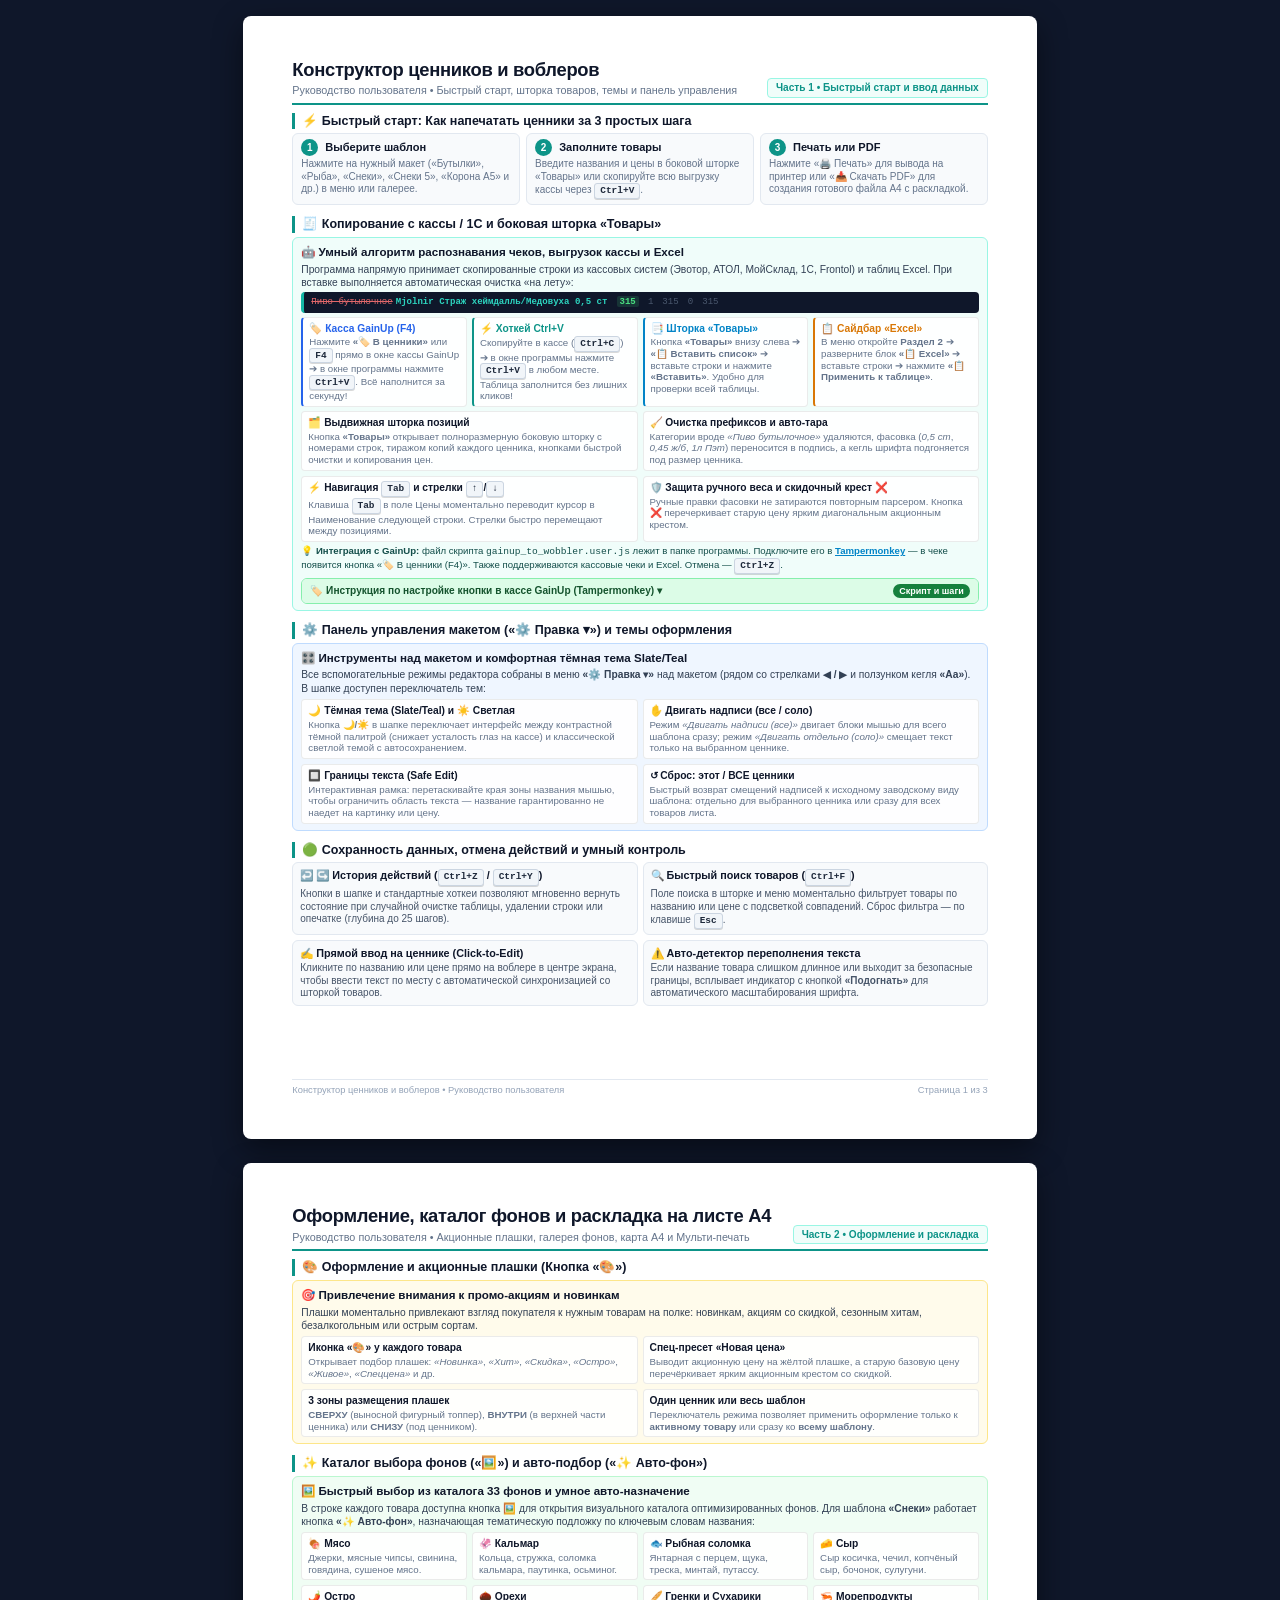
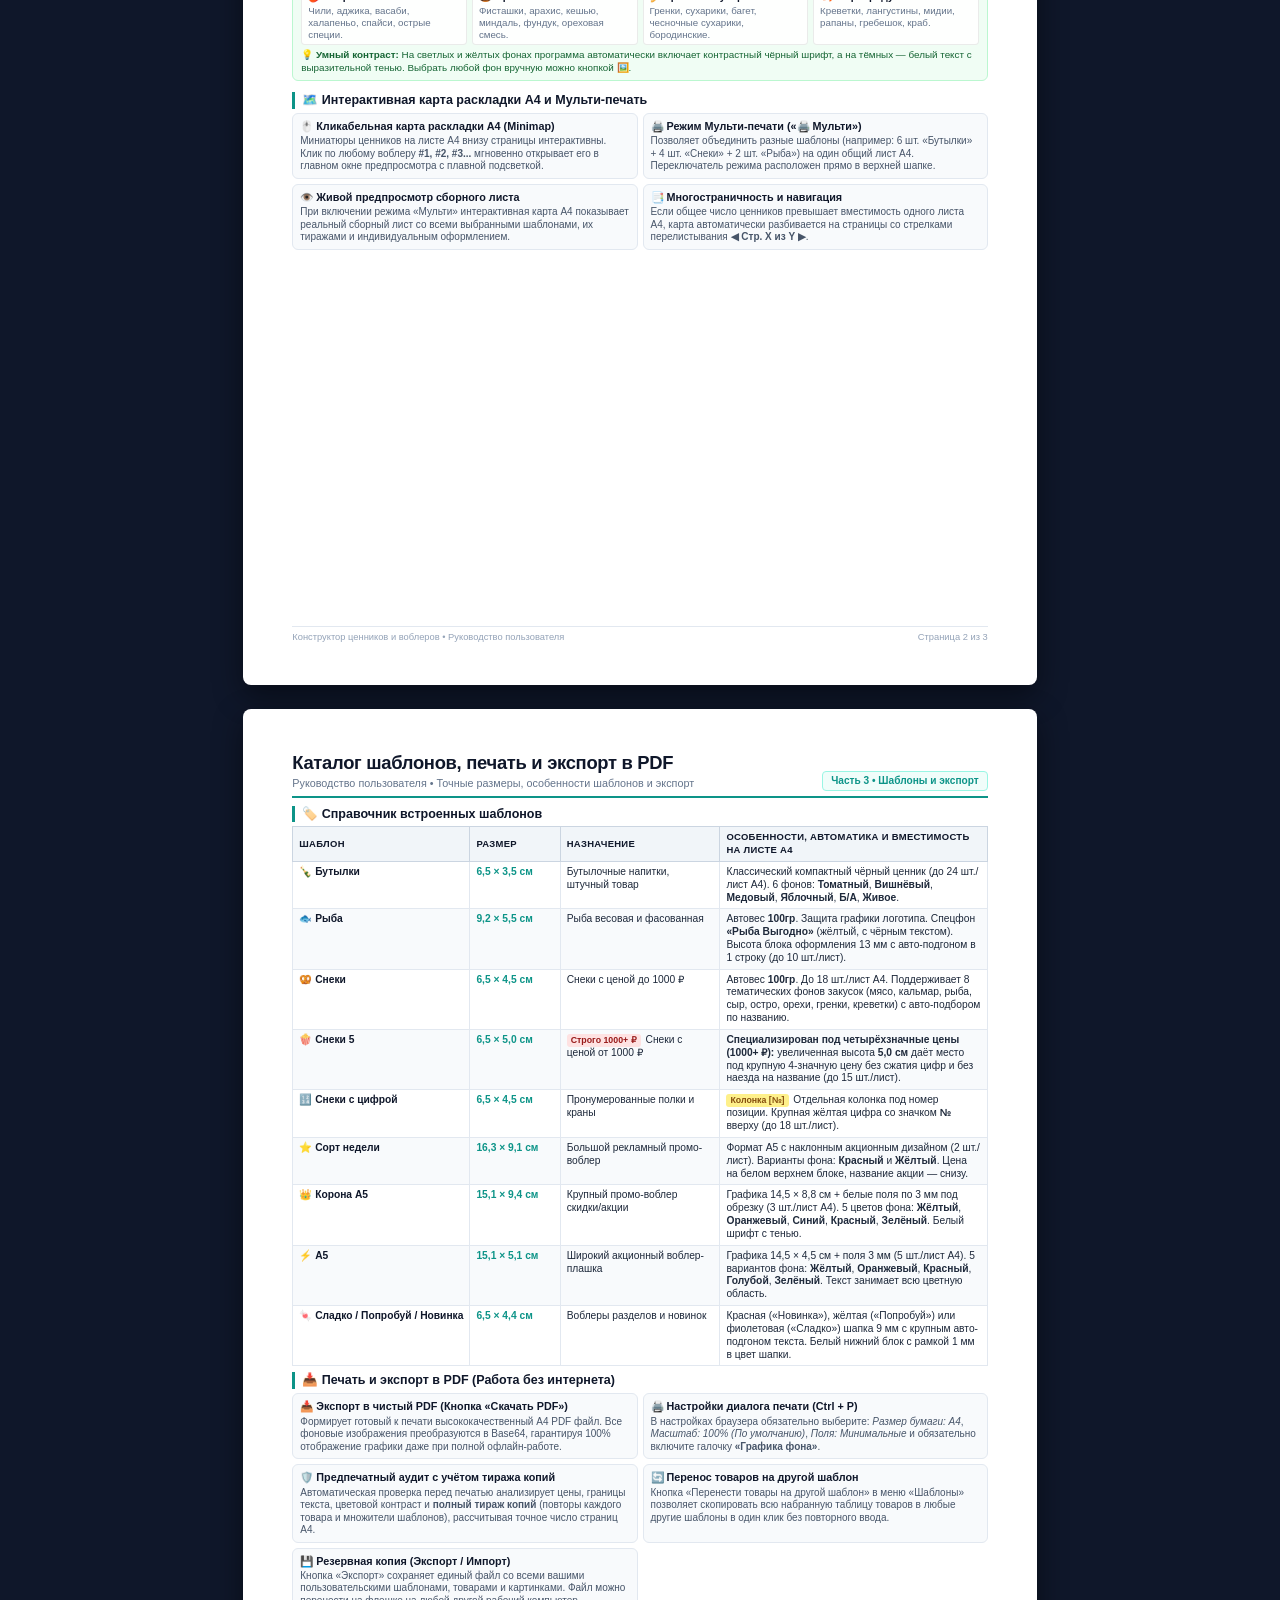
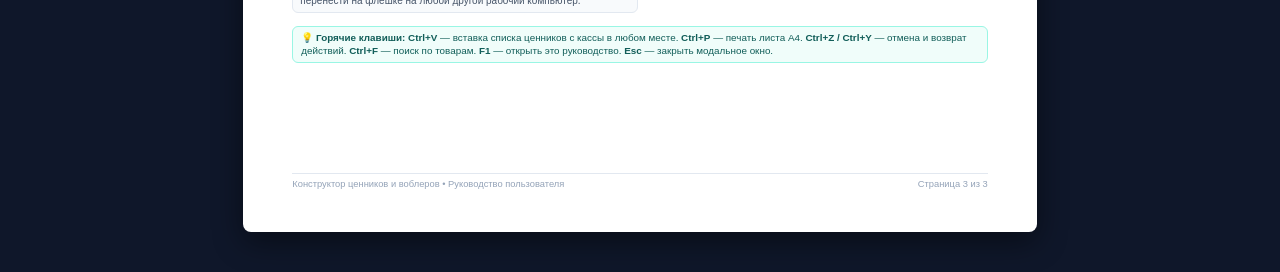
==== commit 3d946046: "Add files via upload" ====
--- a/instruction.html
+++ b/instruction.html
@@ -393,6 +393,144 @@
       color: #64748b;
       opacity: 0.7;
     }
+
+    /* Интерактивная инструкция GainUp (Вариант 1) */
+    .gainup-inst-details {
+      background: #f0fdf4;
+      border: 1.5px solid #86efac;
+      border-radius: 6px;
+      overflow: hidden;
+      font-size: 7.3pt;
+      margin-top: 4px;
+    }
+
+    .gainup-inst-summary {
+      padding: 5px 8px;
+      background: #dcfce7;
+      color: #14532d;
+      font-size: 7.6pt;
+      font-weight: 700;
+      cursor: pointer;
+      display: flex;
+      justify-content: space-between;
+      align-items: center;
+      user-select: none;
+    }
+
+    .gainup-inst-summary:hover {
+      background: #bbf7d0;
+    }
+
+    .gainup-badge {
+      font-size: 6.8pt;
+      background: #15803d;
+      color: #fff;
+      padding: 1px 6px;
+      border-radius: 10px;
+      font-weight: 600;
+    }
+
+    .gainup-inst-content {
+      padding: 7px 9px;
+      background: #ffffff;
+      border-top: 1px solid #bbf7d0;
+    }
+
+    .gainup-inst-steps {
+      display: flex;
+      flex-direction: column;
+      gap: 3px;
+      margin-bottom: 6px;
+    }
+
+    .gainup-step-line {
+      display: flex;
+      align-items: flex-start;
+      gap: 6px;
+      color: #334155;
+    }
+
+    .gainup-step-line .step-circle {
+      width: 14px;
+      height: 14px;
+      background: #16a34a;
+      color: #fff;
+      border-radius: 50%;
+      display: inline-flex;
+      align-items: center;
+      justify-content: center;
+      font-size: 6.8pt;
+      font-weight: 700;
+      flex-shrink: 0;
+      margin-top: 1px;
+    }
+
+    .gainup-inst-actions {
+      display: flex;
+      gap: 6px;
+      margin-bottom: 5px;
+    }
+
+    .inst-btn {
+      padding: 3px 8px;
+      border-radius: 4px;
+      font-size: 7.2pt;
+      font-weight: 700;
+      cursor: pointer;
+      text-decoration: none;
+      display: inline-flex;
+      align-items: center;
+      gap: 4px;
+      border: none;
+      transition: background 0.15s ease;
+    }
+
+    .inst-btn-primary {
+      background: #16a34a;
+      color: #fff;
+    }
+    .inst-btn-primary:hover {
+      background: #15803d;
+    }
+
+    .inst-btn-secondary {
+      background: #f1f5f9;
+      color: #334155;
+      border: 1px solid #cbd5e1;
+    }
+    .inst-btn-secondary:hover {
+      background: #e2e8f0;
+    }
+
+    .gainup-inst-code {
+      font-family: Consolas, monospace;
+      font-size: 6.4pt;
+      background: #0f172a;
+      color: #38bdf8;
+      padding: 6px 8px;
+      border-radius: 4px;
+      max-height: 110px;
+      overflow-y: auto;
+      margin: 0;
+      white-space: pre-wrap;
+      word-break: break-all;
+    }
+
+    .gainup-inst-link {
+      color: #0284c7;
+      text-decoration: underline;
+      font-weight: 700;
+    }
+    .gainup-inst-link:hover {
+      color: #0369a1;
+    }
+
+    @media print {
+      .gainup-inst-details[open] .gainup-inst-code,
+      .gainup-inst-actions {
+        display: none !important;
+      }
+    }
   </style>
 </head>
 <body>
@@ -439,18 +577,22 @@
           <span class="strike">Пиво бутылочное</span><span class="take-title">Mjolnir Страж хеймдалль/Медовуха 0,5 ст</span>&emsp;<span class="take-price">315</span>&emsp;<span class="ignored">1&emsp;315&emsp;0&emsp;315</span>
         </div>
 
-        <div class="hl-grid-3" style="margin-bottom: 4px;">
+        <div class="hl-grid-4" style="margin-bottom: 4px;">
+          <div class="hl-subcard" style="border-left: 2.5px solid #2563eb;">
+            <strong style="color: #2563eb;">🏷️ Касса GainUp (F4)</strong>
+            <p>Нажмите <b>«🏷️ В ценники»</b> или <span class="kbd-key">F4</span> прямо в окне кассы GainUp ➔ в окне программы нажмите <span class="kbd-key">Ctrl+V</span>. Всё наполнится за секунду!</p>
+          </div>
           <div class="hl-subcard" style="border-left: 2.5px solid #0d9488;">
-            <strong style="color: #0d9488;">⚡ Способ 1: Хоткей Ctrl+V</strong>
-            <p>Скопируйте в кассе (<span class="kbd-key">Ctrl+C</span>) ➔ в окне программы нажмите <span class="kbd-key">Ctrl+V</span> в любом месте. Таблица заполнится за 1 секунду без лишних кликов!</p>
+            <strong style="color: #0d9488;">⚡ Хоткей Ctrl+V</strong>
+            <p>Скопируйте в кассе (<span class="kbd-key">Ctrl+C</span>) ➔ в окне программы нажмите <span class="kbd-key">Ctrl+V</span> в любом месте. Таблица заполнится без лишних кликов!</p>
           </div>
           <div class="hl-subcard" style="border-left: 2.5px solid #0284c7;">
-            <strong style="color: #0284c7;">📑 Способ 2: Шторка «Товары»</strong>
-            <p>Кнопка <b>«Товары»</b> внизу слева ➔ кнопка <b>«📋 Вставить список из Excel / 1C»</b> ➔ вставьте строки и нажмите <b>«Вставить список»</b>. Удобно для проверки всей таблицы.</p>
+            <strong style="color: #0284c7;">📑 Шторка «Товары»</strong>
+            <p>Кнопка <b>«Товары»</b> внизу слева ➔ <b>«📋 Вставить список»</b> ➔ вставьте строки и нажмите <b>«Вставить»</b>. Удобно для проверки всей таблицы.</p>
           </div>
           <div class="hl-subcard" style="border-left: 2.5px solid #d97706;">
-            <strong style="color: #d97706;">📋 Способ 3: Сайдбар «📋 Excel»</strong>
-            <p>В левом меню откройте <b>Раздел 2</b> ➔ разверните компактный блок <b>«📋 Excel»</b> ➔ вставьте строки ➔ нажмите <b>«📋 Применить к таблице»</b>.</p>
+            <strong style="color: #d97706;">📋 Сайдбар «Excel»</strong>
+            <p>В меню откройте <b>Раздел 2</b> ➔ разверните блок <b>«📋 Excel»</b> ➔ вставьте строки ➔ нажмите <b>«📋 Применить к таблице»</b>.</p>
           </div>
         </div>
 
@@ -474,8 +616,152 @@
         </div>
 
         <div style="margin-top: 3px; font-size: 7.2pt; color: #134e4a; line-height: 1.25;">
-          💡 <b>Форматы данных:</b> Поддерживаются кассовые чеки (5–6 колонок), стандартный Excel в 2 или 3 колонки (<i>«Наименование» + «Вес» + «Цена»</i>) и простые текстовые списки с ценой на конце. Отмена вставки — <span class="kbd-key">Ctrl+Z</span>.
-        </div>
+          💡 <b>Интеграция с GainUp:</b> файл скрипта <code>gainup_to_wobbler.user.js</code> лежит в папке программы. Подключите его в <a href="https://www.tampermonkey.net/" target="_blank" rel="noopener" class="gainup-inst-link">Tampermonkey</a> — в чеке появится кнопка «🏷️ В ценники (F4)». Также поддерживаются кассовые чеки и Excel. Отмена — <span class="kbd-key">Ctrl+Z</span>.
+        </div>
+
+        <!-- Подробная интерактивная инструкция GainUp (Вариант 1) -->
+        <details class="gainup-inst-details">
+          <summary class="gainup-inst-summary">
+            <span>🏷️ <b>Инструкция по настройке кнопки в кассе GainUp (Tampermonkey)</b> ▾</span>
+            <span class="gainup-badge">Скрипт и шаги</span>
+          </summary>
+          <div class="gainup-inst-content">
+            <div class="gainup-inst-steps">
+              <div class="gainup-step-line">
+                <span class="step-circle">1</span>
+                <div><b>Установите <a href="https://www.tampermonkey.net/" target="_blank" rel="noopener" class="gainup-inst-link">Tampermonkey</a>:</b> официальный сайт расширения для Chrome, Яндекс.Браузера или Edge.</div>
+              </div>
+              <div class="gainup-step-line">
+                <span class="step-circle">2</span>
+                <div><b>Добавьте скрипт:</b> значок Tampermonkey ➔ <i>«Создать новый скрипт»</i> ➔ вставьте код ниже ➔ <span class="kbd-key">Ctrl+S</span>.</div>
+              </div>
+              <div class="gainup-step-line">
+                <span class="step-circle">3</span>
+                <div><b>Использование:</b> на кассе GainUp нажмите <b>«🏷️ В ценники»</b> или клавишу <span class="kbd-key">F4</span> ➔ перейдите сюда ➔ <span class="kbd-key">Ctrl+V</span>!</div>
+              </div>
+            </div>
+
+            <div class="gainup-inst-actions">
+              <button type="button" id="copyInstGainupCodeBtn" class="inst-btn inst-btn-primary">
+                📋 Скопировать код скрипта в буфер
+              </button>
+              <a href="gainup_to_wobbler.user.js" download="gainup_to_wobbler.user.js" class="inst-btn inst-btn-secondary">
+                📥 Скачать gainup_to_wobbler.user.js
+              </a>
+            </div>
+
+            <pre class="gainup-inst-code" id="instGainupCode">// ==UserScript==
+// @name         GainUp -> Конструктор ценников
+// @namespace    http://tampermonkey.net/
+// @version      1.1
+// @description  Парсинг набитых товаров из кассы GainUp в программу печати ценников
+// @match        *://*.gainup.ru/mp/retail/sales*
+// @grant        GM_setClipboard
+// @run-at       document-idle
+// ==/UserScript==
+
+(function () {
+  'use strict';
+  const IGNORE_BAGS = true;
+
+  function parseGainupCart() {
+    const items = [];
+    const allTables = Array.from(document.querySelectorAll('table, .cart-table, .sales-table, [class*="table"]'));
+    let cartContainer = allTables.find(t => {
+      const txt = t.textContent.toLowerCase();
+      return txt.includes('наименование') && txt.includes('цена') && (txt.includes('кол-во') || txt.includes('итог'));
+    });
+    if (!cartContainer) {
+      const thName = Array.from(document.querySelectorAll('th, td, div')).find(el => 
+        el.children.length === 0 && el.textContent.trim().toLowerCase() === 'наименование'
+      );
+      if (thName) cartContainer = thName.closest('table') || thName.closest('.cart-table') || thName.parentElement?.parentElement;
+    }
+    const scope = cartContainer || document;
+    const rows = Array.from(scope.querySelectorAll('tr, .cart-row, .order-item'));
+
+    for (const row of rows) {
+      const cells = Array.from(row.querySelectorAll('td, .cell, [class*="col"]'));
+      if (cells.length < 2) continue;
+      const rowText = row.textContent.trim().toLowerCase();
+      if (rowText.includes('наименование') && rowText.includes('цена')) continue;
+
+      const hasQtyButtons = (row.textContent.includes('-') && row.textContent.includes('+')) || !!row.querySelector('button, [class*="minus"], [class*="plus"]');
+      const hasDeleteBtn = row.textContent.includes('✕') || row.textContent.includes('X') || !!row.querySelector('.fa-times, .close, [class*="delete"], [class*="remove"]');
+      if (!hasQtyButtons && !hasDeleteBtn && cells.length < 5) continue;
+
+      let nameCell = null;
+      let priceCell = null;
+      if (cells.length >= 3) {
+        const firstText = cells[0].innerText.trim().toLowerCase();
+        if (firstText === 'i' || firstText === '' || cells[0].querySelector('.info, i, svg')) {
+          nameCell = cells[1]; priceCell = cells[2];
+        } else {
+          nameCell = cells[0]; priceCell = cells[1];
+        }
+      } else if (cells.length === 2) {
+        nameCell = cells[0]; priceCell = cells[1];
+      }
+
+      if (nameCell && priceCell) {
+        let title = nameCell.innerText.replace(/^i\\s*/i, '').replace(/\\s+/g, ' ').trim();
+        let price = priceCell.innerText.replace(/[^\\d.,]/g, '').trim();
+        if (!/[а-яёa-z]/i.test(title)) continue;
+        const lower = title.toLowerCase();
+        if (lower.startsWith('итог') || lower.startsWith('стоимость') || lower.startsWith('скидка') || lower === 'принято' || lower === 'сдача') continue;
+        if (IGNORE_BAGS && /пакет\\b/i.test(title)) continue;
+        if (title && price) items.push({ title, price });
+      }
+    }
+    return items;
+  }
+
+  function copyCartToClipboard() {
+    const items = parseGainupCart();
+    if (!items || items.length === 0) { showToast('⚠️ Товары в чеке не найдены', '#f59e0b'); return; }
+    const tsvText = items.map(it => `${it.title}\\t${it.price}`).join('\\n');
+    if (typeof GM_setClipboard === 'function') GM_setClipboard(tsvText);
+    else navigator.clipboard.writeText(tsvText);
+    showToast(`🏷️ Скопировано товаров: ${items.length}! Перейдите в Конструктор и нажмите Ctrl+V`, '#10b981');
+  }
+
+  function showToast(message, bgColor = '#10b981') {
+    let toast = document.getElementById('gainup-wobbler-toast');
+    if (!toast) {
+      toast = document.createElement('div');
+      toast.id = 'gainup-wobbler-toast';
+      document.body.appendChild(toast);
+    }
+    toast.textContent = message;
+    toast.style.cssText = `position:fixed;top:24px;right:24px;background:${bgColor};color:#fff;padding:14px 22px;border-radius:12px;font-family:-apple-system,BlinkMacSystemFont,"Segoe UI",Roboto,sans-serif;font-size:15px;font-weight:700;z-index:9999999;box-shadow:0 10px 25px rgba(0,0,0,0.3);transition:all 0.3s ease;display:block;pointer-events:none;`;
+    clearTimeout(window.__gainupToastTimer);
+    window.__gainupToastTimer = setTimeout(() => { if (toast) toast.style.display = 'none'; }, 3500);
+  }
+
+  function injectButton() {
+    if (document.getElementById('gainup-to-wobbler-btn')) return;
+    const btn = document.createElement('button');
+    btn.id = 'gainup-to-wobbler-btn';
+    btn.type = 'button';
+    btn.innerHTML = '🏷️ В ценники <span style="font-size:11px;opacity:0.8;font-weight:normal;">(F4)</span>';
+    btn.style.cssText = 'background:linear-gradient(135deg,#2563eb,#1d4ed8);color:#fff;border:1px solid #1e40af;border-radius:8px;padding:8px 16px;font-size:14px;font-weight:700;cursor:pointer;display:inline-flex;align-items:center;gap:6px;box-shadow:0 4px 12px rgba(37,99,235,0.3);transition:transform 0.1s ease,background 0.2s ease;user-select:none;';
+    btn.addEventListener('mouseenter', () => btn.style.transform = 'translateY(-1px)');
+    btn.addEventListener('mouseleave', () => btn.style.transform = 'translateY(0)');
+    btn.addEventListener('click', (e) => { e.preventDefault(); e.stopPropagation(); copyCartToClipboard(); });
+
+    const topNav = document.querySelector('.header, .top-bar, .navbar, .header-buttons') ||
+                   Array.from(document.querySelectorAll('div')).find(d => 
+                     d.children.length >= 2 && Array.from(d.children).some(c => c.textContent.includes('ЭДО') || c.textContent.includes('ЕГАИС'))
+                   );
+    if (topNav) { btn.style.marginLeft = '16px'; topNav.appendChild(btn); }
+    else { btn.style.position = 'fixed'; btn.style.top = '12px'; btn.style.right = '70px'; btn.style.zIndex = '999999'; document.body.appendChild(btn); }
+  }
+
+  window.addEventListener('keydown', (e) => { if (e.key === 'F4') { e.preventDefault(); copyCartToClipboard(); } });
+  setInterval(injectButton, 1000);
+})();</pre>
+          </div>
+        </details>
       </div>
     </div>
 
@@ -774,5 +1060,18 @@
     </div>
   </div>
 
+  <script>
+    const copyInstBtn = document.getElementById('copyInstGainupCodeBtn');
+    if (copyInstBtn) {
+      copyInstBtn.addEventListener('click', () => {
+        const code = document.getElementById('instGainupCode')?.textContent || '';
+        navigator.clipboard.writeText(code).then(() => {
+          const orig = copyInstBtn.textContent;
+          copyInstBtn.textContent = '✅ Код скопирован!';
+          setTimeout(() => { copyInstBtn.textContent = orig; }, 2500);
+        });
+      });
+    }
+  </script>
 </body>
 </html>
